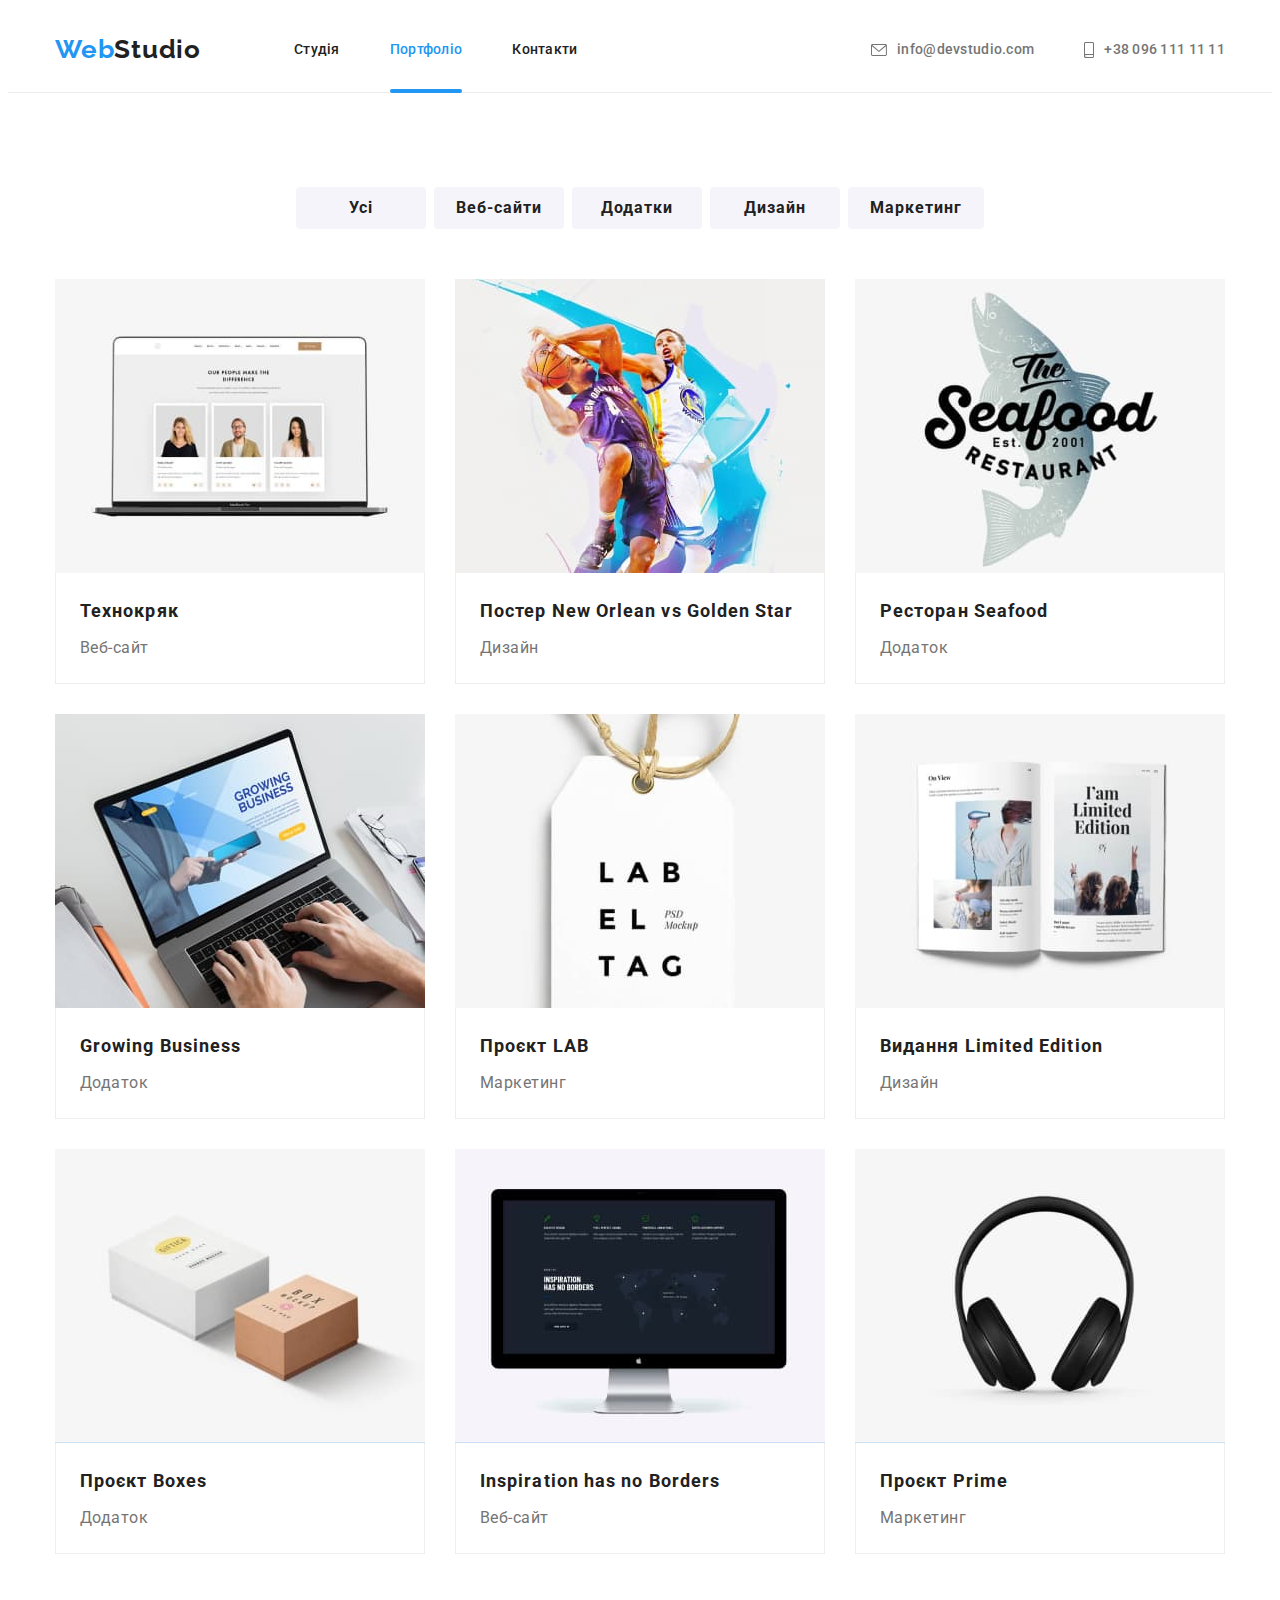
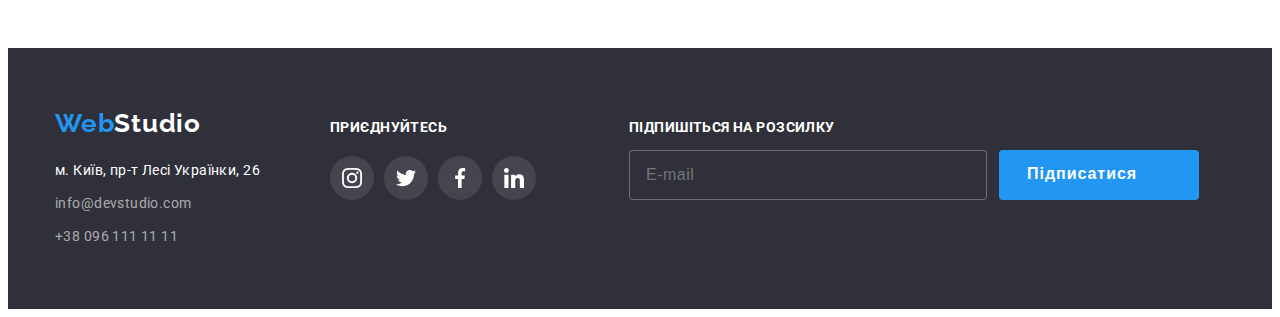
==== portfolio.html @ 22cba601 "Тест" ====
<!DOCTYPE html>
<html lang="uk">
  <head>
    <meta charset="UTF-8" />
    <meta http-equiv="X-UA-Compatible" content="IE=edge" />
    <meta name="viewport" content="width=device-width, initial-scale=1.0" />
    <title>Студія вебдизайну</title>
    <link rel="preconnect" href="https://fonts.googleapis.com" />
    <link rel="preconnect" href="https://fonts.gstatic.com" crossorigin />
    <link
      href="https://fonts.googleapis.com/css2?family=Raleway:wght@700&family=Roboto:wght@400;500;700;900&display=swap"
      rel="stylesheet"
    />
    <link
      rel="stylesheet"
      href="https://cdnjs.cloudflare.com/ajax/libs/modern-normalize/1.1.0/modern-normalize.min.css"
      integrity="sha512-wpPYUAdjBVSE4KJnH1VR1HeZfpl1ub8YT/NKx4PuQ5NmX2tKuGu6U/JRp5y+Y8XG2tV+wKQpNHVUX03MfMFn9Q=="
      crossorigin="anonymous"
      referrerpolicy="no-referrer"
    />
    <link rel="stylesheet" href="./css//portfolio.css" />
  </head>
  <body class="body">
    <header class="header">
      <div class="container header-container">
        <nav class="main-nav">
          <a href="./index.html" class="logo link"
            >Web<span class="accent">Studio</span></a
          >
          <ul class="site-nav list">
            <li class="item"><a href="./index.html" class="link">Студія</a></li>
            <li class="item">
              <div class="link-current">
                <a href="./portfolio.html" class="link current">Портфоліо</a>
              </div>
            </li>
            <li class="item"><a href="#" class="link">Контакти</a></li>
          </ul>
        </nav>
        <ul class="site-connect list">
          <li class="item">
            <a href="mailto:info@devstudio.com" class="link link">
              <svg class="mailto-icon" width="16" height="12">
                <use href="./images/icons/icons.svg#envelope"></use></svg
              >info@devstudio.com</a
            >
          </li>
          <li class="item">
            <a href="tel:+380961111111" class="link link">
              <svg class="tell-icon" width="10" height="16">
                <use href="./images/icons/icons.svg#smartphone"></use></svg
              >+38 096 111 11 11</a
            >
          </li>
        </ul>
      </div>
    </header>
    <main>
      <section class="section">
        <div class="container">
          <h1 class="visually-hidden">Наші роботи</h1>
          <ul class="button-list list">
            <li class="item">
              <button class="button-filter" type="button">Усі</button>
            </li>
            <li class="item">
              <button class="button-filter" type="button">Веб-сайти</button>
            </li>
            <li class="item">
              <button class="button-filter" type="button">Додатки</button>
            </li>
            <li class="item">
              <button class="button-filter" type="button">Дизайн</button>
            </li>
            <li class="item">
              <button class="button-filter" type="button">Маркетинг</button>
            </li>
          </ul>
          <ul class="section-list list">
            <li class="flex-element">
              <a href="" class="link">
                <div class="thumb">
                  <img
                    src="./images/pictures/img-01.jpg"
                    alt="Технокряк"
                    width="370"
                    style="display: block"
                  />
                  <p class="overlay-text">
                    Ресурс пропонує комплексні пропозиції з різним рівнем
                    функціоналу та сервісів. Все це дозволить відвідувачу
                    отримати вичерпні відомості про компанію чи приватну особу.
                  </p>
                </div>
                <div class="description">
                  <h2 class="section-title">Технокряк</h2>
                  <p class="section-txt">Веб-сайт</p>
                </div>
              </a>
            </li>
            <li class="flex-element">
              <a href="" class="link">
                <div class="thumb">
                  <p class="overlay-text">
                    Ресурс пропонує комплексні пропозиції з різним рівнем
                    функціоналу та сервісів. Все це дозволить відвідувачу
                    отримати вичерпні відомості про компанію чи приватну особу.
                  </p>
                  <img
                    src="./images/pictures/img-02.jpg"
                    alt="Постер New Orlean vs Golden Star"
                    width="370"
                    style="display: block"
                  />
                </div>
                <div class="description">
                  <h2 class="section-title">
                    Постер New Orlean vs Golden Star
                  </h2>
                  <p class="section-txt">Дизайн</p>
                </div>
              </a>
            </li>
            <li class="flex-element">
              <a href="" class="link">
                <div class="thumb">
                  <p class="overlay-text">
                    Ресурс пропонує комплексні пропозиції з різним рівнем
                    функціоналу та сервісів. Все це дозволить відвідувачу
                    отримати вичерпні відомості про компанію чи приватну особу.
                  </p>
                  <img
                    src="./images/pictures/img-03.jpg"
                    alt="Ресторан Seafood"
                    width="370"
                    style="display: block"
                  />
                </div>
                <div class="description">
                  <h2 class="section-title">Ресторан Seafood</h2>
                  <p class="section-txt">Додаток</p>
                </div>
              </a>
            </li>
            <li class="flex-element">
              <a href="" class="link">
                <div class="thumb">
                  <p class="overlay-text">
                    Ресурс пропонує комплексні пропозиції з різним рівнем
                    функціоналу та сервісів. Все це дозволить відвідувачу
                    отримати вичерпні відомості про компанію чи приватну особу.
                  </p>
                  <img
                    src="./images/pictures/img-04.jpg"
                    alt="Growing Business"
                    width="370"
                    style="display: block"
                  />
                </div>
                <div class="description">
                  <h2 class="section-title">Growing Business</h2>
                  <p class="section-txt">Додаток</p>
                </div>
              </a>
            </li>
            <li class="flex-element">
              <a href="" class="link">
                <div class="thumb">
                  <p class="overlay-text">
                    Ресурс пропонує комплексні пропозиції з різним рівнем
                    функціоналу та сервісів. Все це дозволить відвідувачу
                    отримати вичерпні відомості про компанію чи приватну особу.
                  </p>
                  <img
                    src="./images/pictures/img-05.jpg"
                    alt="Проєкт LAB"
                    width="370"
                    style="display: block"
                  />
                </div>
                <div class="description">
                  <h2 class="section-title">Проєкт LAB</h2>
                  <p class="section-txt">Маркетинг</p>
                </div>
              </a>
            </li>
            <li class="flex-element">
              <a href="" class="link">
                <div class="thumb">
                  <p class="overlay-text">
                    Ресурс пропонує комплексні пропозиції з різним рівнем
                    функціоналу та сервісів. Все це дозволить відвідувачу
                    отримати вичерпні відомості про компанію чи приватну особу.
                  </p>
                  <img
                    src="./images/pictures/img-06.jpg"
                    alt="Видання Limited Edition"
                    width="370"
                    style="display: block"
                  />
                </div>
                <div class="description">
                  <h2 class="section-title">Видання Limited Edition</h2>
                  <p class="section-txt">Дизайн</p>
                </div>
              </a>
            </li>
            <li class="flex-element">
              <a href="" class="link">
                <div class="thumb">
                  <p class="overlay-text">
                    Ресурс пропонує комплексні пропозиції з різним рівнем
                    функціоналу та сервісів. Все це дозволить відвідувачу
                    отримати вичерпні відомості про компанію чи приватну особу.
                  </p>
                  <img
                    src="./images/pictures/img-07.jpg"
                    alt="Проєкт Boxes"
                    width="370"
                    style="display: block"
                  />
                </div>
                <div class="description">
                  <h2 class="section-title">Проєкт Boxes</h2>
                  <p class="section-txt">Додаток</p>
                </div>
              </a>
            </li>
            <li class="flex-element">
              <a href="" class="link">
                <div class="thumb">
                  <p class="overlay-text">
                    Ресурс пропонує комплексні пропозиції з різним рівнем
                    функціоналу та сервісів. Все це дозволить відвідувачу
                    отримати вичерпні відомості про компанію чи приватну особу.
                  </p>
                  <img
                    src="./images/pictures/img-08.jpg"
                    alt="Inspiration has no Borders"
                    width="370"
                    style="display: block"
                  />
                </div>
                <div class="description">
                  <h2 class="section-title">Inspiration has no Borders</h2>
                  <p class="section-txt">Веб-сайт</p>
                </div>
              </a>
            </li>
            <li class="flex-element">
              <a href="" class="link">
                <div class="thumb">
                  <p class="overlay-text">
                    Ресурс пропонує комплексні пропозиції з різним рівнем
                    функціоналу та сервісів. Все це дозволить відвідувачу
                    отримати вичерпні відомості про компанію чи приватну особу.
                  </p>
                  <img
                    src="./images/pictures/img-09.jpg"
                    alt="Проєкт Prime"
                    width="370"
                    style="display: block"
                  />
                </div>
                <div class="description">
                  <h2 class="section-title">Проєкт Prime</h2>
                  <p class="section-txt">Маркетинг</p>
                </div>
              </a>
            </li>
          </ul>
        </div>
      </section>
    </main>
    <footer class="footer">
      <div class="container footer-wrap">
        <div class="logo-address">
          <a href="./index.html" class="logo link"
            >Web<span class="accent">Studio</span></a
          >
          <address class="address">
            <ul class="footer-list list">
              <li>
                <a
                  href="https://google/maps/j3Y2o7XWsb6GQjHb6"
                  class="map-link link"
                  >м. Київ, пр-т Лесі Українки, 26</a
                >
              </li>
              <li>
                <a href="mailto:info@devstudio.com" class="link link"
                  >info@devstudio.com</a
                >
              </li>
              <li>
                <a href="tel:+380961111111" class="link link"
                  >+38 096 111 11 11</a
                >
              </li>
            </ul>
          </address>
        </div>
        <div class="footer-link">
          <p class="footer-title">приєднуйтесь</p>
          <div class="footer-socialnet">
            <ul class="socialnet-list list">
              <li class="socialnet-item">
                <a href="" class="socialnet-link link">
                  <svg class="footer-team-icon">
                    <use href="./images/icons/icons.svg#instagram"></use></svg
                ></a>
              </li>
              <li class="socialnet-item">
                <a href="" class="socialnet-link link"
                  ><svg class="footer-team-icon">
                    <use href="./images/icons/icons.svg#twitter"></use></svg
                ></a>
              </li>
              <li class="socialnet-item">
                <a href="" class="socialnet-link link"
                  ><svg class="footer-team-icon">
                    <use href="./images/icons/icons.svg#facebook"></use></svg
                ></a>
              </li>
              <li class="socialnet-item">
                <a href="" class="socialnet-link link"
                  ><svg class="footer-team-icon">
                    <use href="./images/icons/icons.svg#linkedin"></use></svg
                ></a>
              </li>
            </ul>
          </div>
        </div>
        <div class="form">
          <p class="footer-title">Підпишіться на розсилку</p>
          <form class="form-field">
            <label for="mail"></label>
            <input
              class="input-mail"
              type="text"
              name="mail"
              id="mail"
              placeholder="E-mail"
            />
            <button class="button-submit" type="submit">Підписатися</button>
          </form>
        </div>
      </div>
    </footer>
  </body>
</html>
---- css/portfolio.css ----
:root {
  --primary-text-color: #212121;
  --secondary-text-color: #757575;
  --accent-color: #2196f3;
  --white-color: #ffffff;
  --secondary-background-color: #f5f4fa;
  --primary-background-color: #2f303a;
  --current-color: #afb1b8;
  --socialnet-background-color: rgba(255, 255, 255, 0.1);
  --transition-timing-function: cubic-bezier(0.4, 0, 0.2, 1);
}

/* Reset */

html {
  box-sizing: border-box;
}

*,
*::before,
*::after {
  box-sizing: inherit;
}

.body {
  font-family: "roboto", sans-serif;
}

.reset p,
h1,
h2,
h3,
h4,
h5,
h6 {
  margin: 0;
}

ul,
ol {
  margin: 0;
  padding-left: 0;
}

button {
  color: pointer;
}
address {
  font-style: normal;
}

.img {
  display: block;
  max-width: 100%;
  height: auto;
}

.container {
  padding: 0 15px;
  margin-left: auto;
  margin-right: auto;
  width: 1200px;
}

/* Header */

.header {
  border-bottom: 1px solid #ececec;
}

.header-container {
  display: flex;
}

.header-link {
  line-height: 1.14;
}

.list {
  list-style: none;
}

.link {
  text-decoration: none;
}

/* Logo */

.logo {
  font-family: "raleway", sans-serif;
  font-weight: 700;
  font-size: 26px;
  line-height: 1.19;
  letter-spacing: 0.03em;
  color: var(--accent-color);
}

.accent {
  color: var(--primary-text-color);
}

/* Site-nav */

.main-nav {
  display: flex;
  align-items: center;
}

.site-nav {
  display: flex;
  font-weight: 500;
  font-size: 14px;
  line-height: 1.4;
  letter-spacing: 0.02em;
  color: var(--primary-text-color);
}

.site-nav.list {
  position: relative;
  margin-left: 93px;
  padding-left: 0;
}

.site-nav .item {
  margin-right: 50px;
}

.site-nav .item:last-child {
  margin-right: 0;
}

.site-nav .link {
  position: relative;
  display: block;
  padding-top: 32px;
  padding-bottom: 32px;
  color: var(--primary-text-color);
  transition: color 250ms var(--transition-timing-function);
}

.site-nav .link:hover,
.site-nav .link:focus {
  color: var(--accent-color);
}

.site-nav .link.current {
  color: var(--accent-color);
}

.link.current::after {
  content: "";
  position: absolute;
  bottom: -1px;
  display: block;
  width: 100%;
  height: 4px;
  border-radius: 2px;
  background: var(--accent-color);
}

/* Site-connect */

.site-connect.list {
  display: flex;
  align-items: center;
  margin-left: auto;
}

.site-connect .item {
  margin-right: 50px;
}

.site-connect .item:last-child {
  margin-right: 0px;
}

.site-connect .link {
  display: flex;
  align-items: center;
  font-weight: 500;
  font-size: 14px;
  line-height: 1.4;
  letter-spacing: 0.02em;
  color: var(--secondary-text-color);
  transition: color 250ms var(--transition-timing-function);
}

.site-connect .link:hover,
.site-connect .link:focus {
  color: var(--accent-color);
}

.item .mailto-icon,
.item .tell-icon {
  vertical-align: middle;
  margin-right: 10px;
  fill: currentColor;
  transition: fill 250ms var(--transition-timing-function);
}

.mailto-icon:hover,
.mailto-icon:focus {
  fill: var(--accent-color);
}

.tell-icon:hover,
.tell-icon:focus {
  fill: var(--accent-color);
}

/* Button-filter */

.button-filter {
  display: inline-block;
  min-width: 130px;
  padding: 6px 22px;
  margin-left: auto;
  margin-right: auto;
  font-family: "roboto", sans-serif;
  font-weight: 700;
  font-size: 16px;
  line-height: 1.88;
  letter-spacing: 0.06em;
  cursor: pointer;
  border-radius: 4px;
  border: none;
  color: var(--primary-text-color);
  background-color: var(--secondary-background-color);
  transition-property: color, background-color, box-shadow;
  transition-duration: 250ms;
  transition-timing-function: cubic-bezier(0.4, 0, 0.2, 1);
}

.button-filter:hover,
.button-filter:focus {
  color: var(--white-color);
  background-color: var(--accent-color);
  box-shadow: 0px 3px 1px rgba(0, 0, 0, 0.1), 0px 1px 2px rgba(0, 0, 0, 0.08),
    0px 2px 2px rgba(0, 0, 0, 0.12);
}

.button-list.list {
  margin-top: 0;
}

.button-list {
  display: flex;
  justify-content: center;
  margin-bottom: 50px;
}

.button-list .item {
  margin-right: 8px;
}

.button-list .item:last-child {
  margin-right: 0;
}

/* visually-hidden */

.visually-hidden {
  position: absolute;
  white-space: nowrap;
  width: 1px;
  height: 1px;
  overflow: hidden;
  border: 0;
  padding: 0;
  clip: rect(0 0 0 0);
  clip-path: inset(50%);
  margin: -1px;
}

/* Section-portfolio */

.section {
  padding-top: 94px;
  padding-bottom: 94px;
}

.section-list {
  display: flex;
  flex-wrap: wrap;
  gap: 30px;
}

.thumb {
  position: relative;
  overflow: hidden;
}

.flex-element:hover .overlay-text {
  transform: translateY(0);
}

.overlay-text {
  position: absolute;
  bottom: 0;
  margin: 0 auto;
  padding: 63px 24px;
  font-size: 18px;
  line-height: 1.6;
  letter-spacing: 0.03em;
  color: var(--white-color);
  background-color: rgba(33, 150, 243, 0.9);
  transform: translateY(100%);
  transition: transform 250ms var(--transition-timing-function);
}

.flex-element {
  width: calc((100% - 60px) / 3);
  transition: box-shadow 250ms var(--transition-timing-function);
}

.flex-element:hover,
.flex-element:focus {
  box-shadow: 0px 1px 1px rgba(0, 0, 0, 0.12), 0px 4px 4px rgba(0, 0, 0, 0.06),
    1px 4px 6px rgba(0, 0, 0, 0.16);
}

.flex-element:nth-last-child(-n + 3) {
  margin-bottom: 0;
}

.flex-element:nth-child(3n) {
  margin-right: 0;
}

.section {
  margin-top: 0;
  margin-bottom: 0;
}

.description {
  width: 370px;
  padding: 20px 24px;
  border: 1px solid #eeeeee;
  border-top: none;
}

.section-title {
  margin-bottom: 4px;
  font-weight: 700;
  font-size: 18px;
  line-height: 2;
  letter-spacing: 0.06em;
  color: var(--primary-text-color);
}

.section-list .section-txt {
  margin: 0;
  font-weight: 400;
  font-size: 16px;
  line-height: 1.88;
  letter-spacing: 0.03em;
  color: var(--secondary-text-color);
}

.section-list.list {
  margin-bottom: 0;
}

/* Footer */

.footer {
  display: flex;
  padding-top: 60px;
  padding-bottom: 60px;
  background-color: var(--primary-background-color);
}

.footer-wrap {
  display: flex;
  align-items: baseline;
}

.footer-list.list {
  display: flex;
  flex-direction: column;
  gap: 9px;
}

.footer-list .link {
  margin-bottom: 9px;
  font-style: normal;
  font-weight: 400;
  font-size: 14px;
  line-height: 1.71;
  letter-spacing: 0.03em;
  color: rgba(255, 255, 255, 0.6);
  transition: color 250ms var(--transition-timing-function);
}

.footer-list .map-link {
  color: var(--white-color);
}

.footer-list .link:hover,
.footer-list .link:focus {
  color: var(--accent-color);
}

.address {
  margin-top: 20px;
}

.footer-link {
  display: block;
  margin-left: 70px;
  text-align: start;
  width: 206px;
  height: 80px;
  font-size: 14px;
  line-height: 1.14;
  letter-spacing: 0.03em;
  text-transform: uppercase;
  color: var(--white-color);
}

.footer-title {
  margin-top: 0;
  font-weight: 700;
  font-size: 14px;
  line-height: 1.14;
  letter-spacing: 0.03em;
  text-transform: uppercase;
  color: var(--white-color);
}

/* Footer-socialnet */

.footer-socialnet {
  display: flex;
  width: 206px;
  height: 44px;
  justify-content: space-evenly;
  margin-left: 0;
  margin-right: 0;
  margin-top: 20px;
}

.socialnet-list {
  display: flex;
  gap: 10px;
  justify-items: center;
}

.socialnet-item {
  width: 44px;
  height: 44px;
  border-radius: 50%;
  background-color: var(--socialnet-background-color);
}

.socialnet-link {
  width: 100%;
  height: 100%;
  display: flex;
  align-items: center;
  justify-content: center;
  border-radius: 50%;
  transition: background-color 250ms var(--transition-timing-function);
}

.socialnet-link:hover,
.socialnet-link:focus {
  background-color: var(--accent-color);
}

.socialnet-link:hover .footer-team-icon,
.socialnet-link:focus .footer-team-icon {
  background-color: var(--accent-color);
  fill: var(--white-color);
}

.footer-team-icon {
  width: 20px;
  height: 20px;
  fill: var(--white-color);
  transition: fill, background-color 250ms var(--transition-timing-function);
}

.footer .accent {
  color: var(--white-color);
}

/* Form-footer */

.form-field {
  display: flex;
}

.form {
  display: block;
  width: 570px;
  height: 86px;
  margin-left: 93px;
  font-size: 14px;
  line-height: 1.14;
  letter-spacing: 0.03em;
  text-transform: uppercase;
  color: var(--white-color);
}

.input-mail {
  width: 358px;
  height: 50px;
  margin-right: 12px;
  border: 1px solid rgba(255, 255, 255, 0.3);
  border-radius: 4px;
  font-weight: 400;
  font-size: 16px;
  line-height: 1.3;
  padding-left: 16px;
  letter-spacing: 0.03em;
  color: rgba(255, 255, 255, 0.6);
  background-color: var(--primary-background-color);
}

.button-submit {
  display: flex;
  align-items: center;
  text-align: center;
  width: 200px;
  height: 50px;
  padding-left: 28px;
  border-radius: 4px;
  border: none;
  font-weight: 700;
  font-size: 16px;
  line-height: 1.18;
  letter-spacing: 0.06em;
  color: var(--white-color);
  background-color: var(--accent-color);
  cursor: pointer;
}

.button-submit::after {
  content: "";
  width: 24px;
  height: 24px;
  display: inline-block;
  margin-left: 10px;
  background-image: url(../images/icon-send.svg);
  background-size: contain;
  fill: var(--white-color);
}
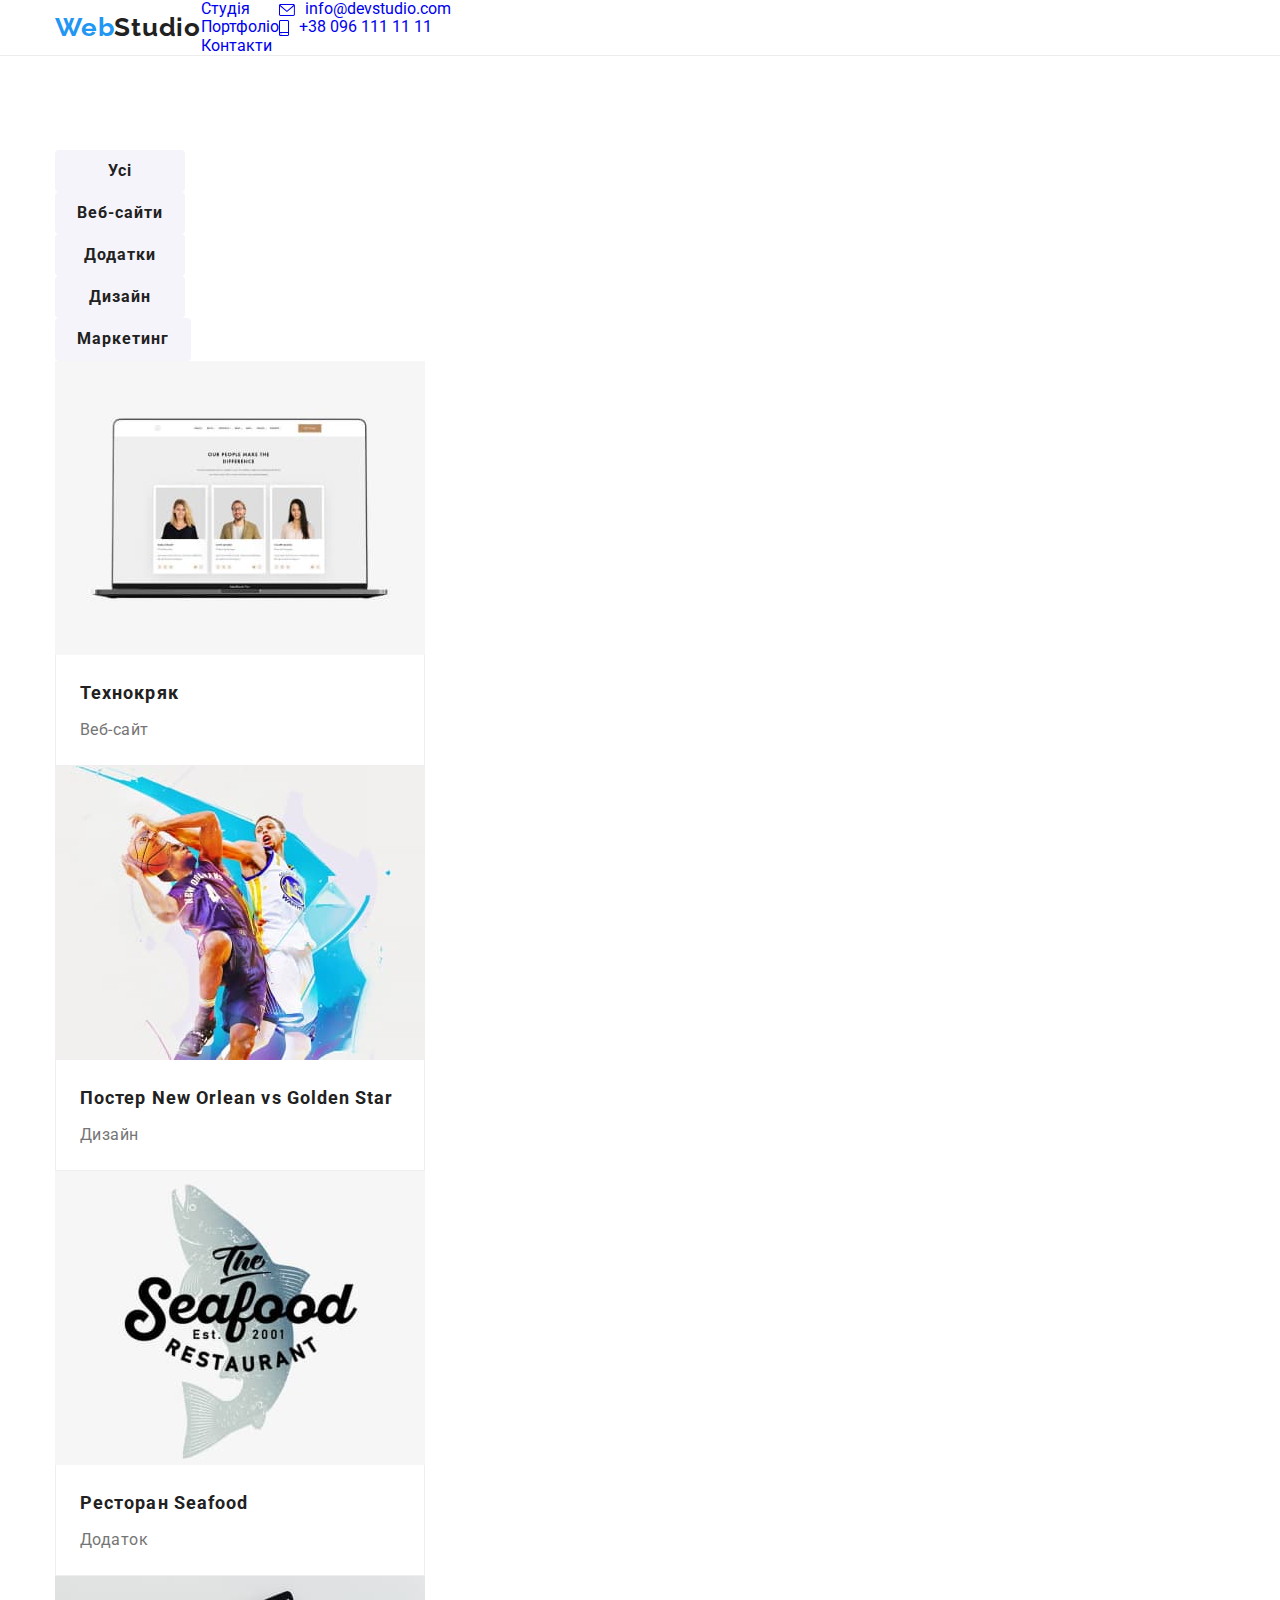
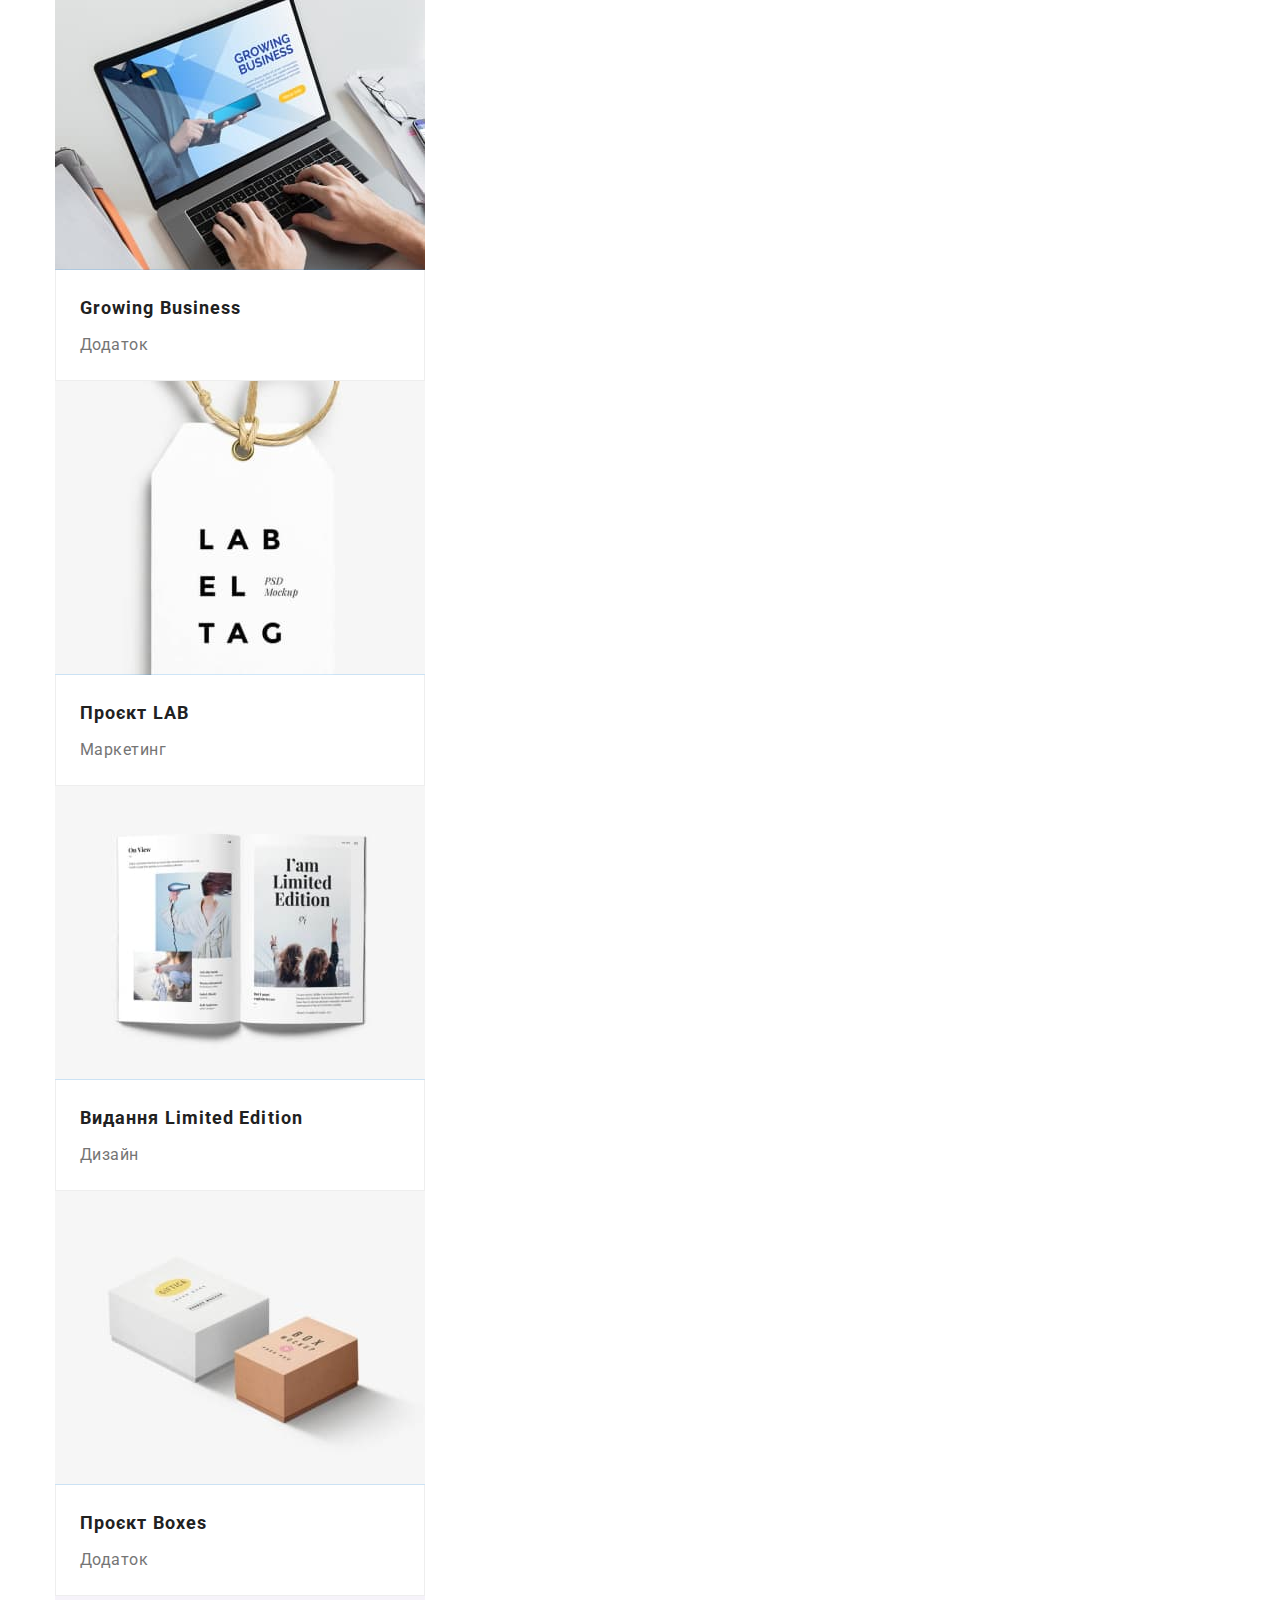
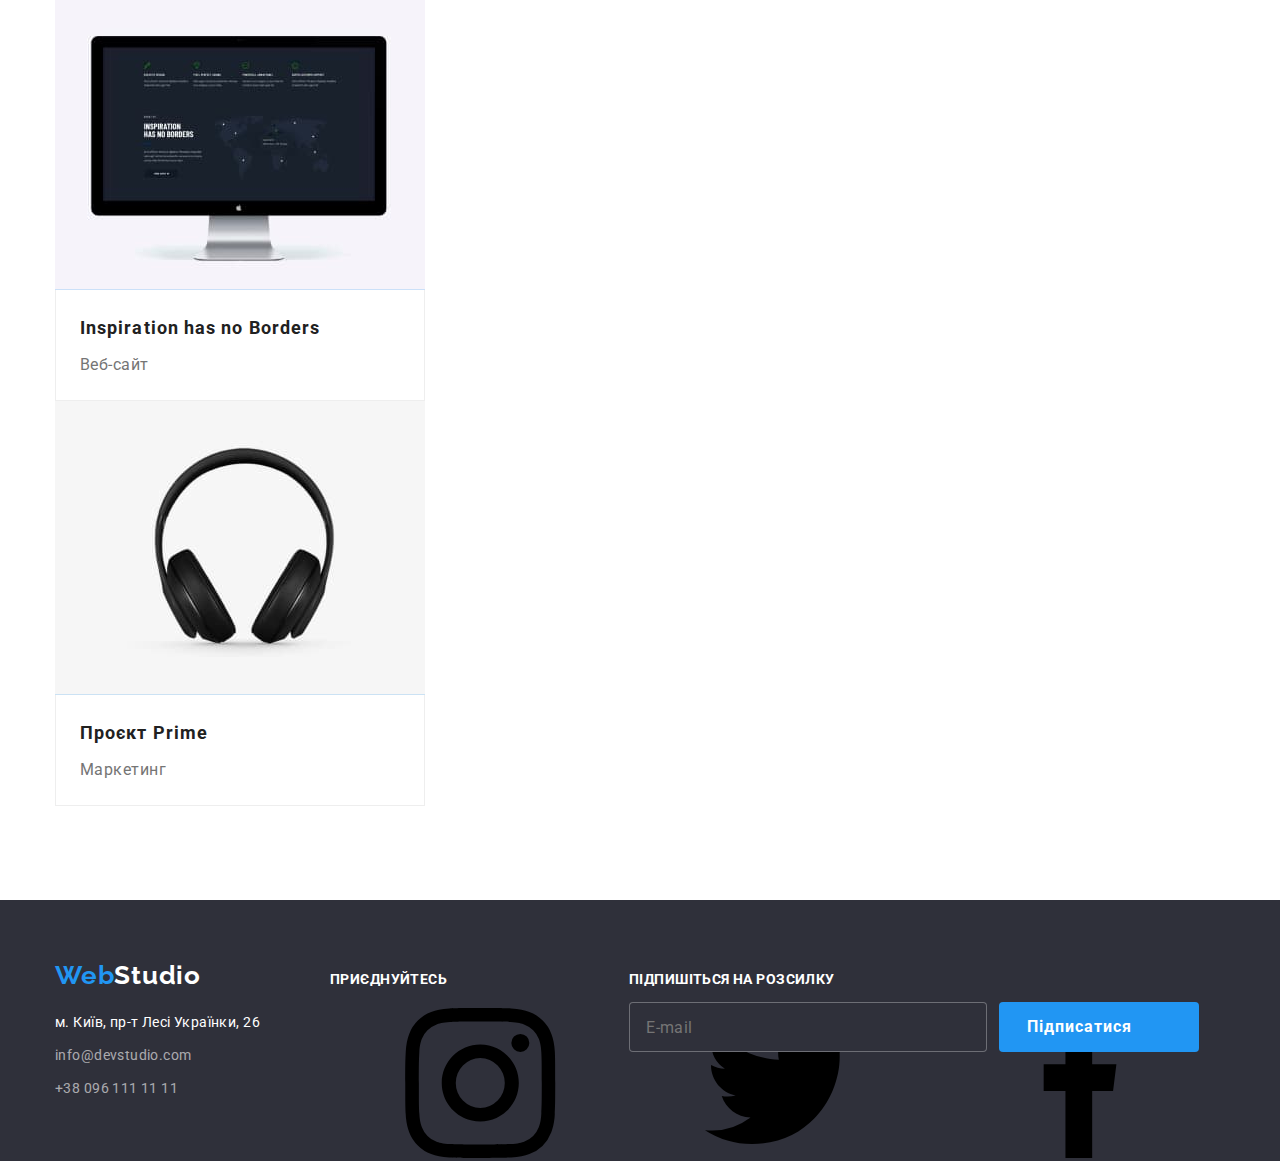
==== commit e065f694: "Тест" ====
--- a/portfolio.html
+++ b/portfolio.html
@@ -18,7 +18,7 @@
       crossorigin="anonymous"
       referrerpolicy="no-referrer"
     />
-    <link rel="stylesheet" href="./css//portfolio.css" />
+    <link rel="stylesheet" href="./css//main.min.css" />
   </head>
   <body class="body">
     <header class="header">
--- a/css/main.min.css
+++ b/css/main.min.css
@@ -0,0 +1 @@
+:root{--primary-text-color: #212121;--secondary-text-color: #757575;--accent-color: #2196f3;--white-color: #ffffff;--body-background-color: #f5f5f5;--secondary-background-color: #f5f4fa;--primary-background-color: #2f303a;--background-color-active: #188ce8;--current-color: #afb1b8;--socialnet-background-color: rgba(255, 255, 255, 0.1);--transition-timing-function: cubic-bezier(0.4, 0, 0.2, 1)}/*! modern-normalize v1.1.0 | MIT License | https://github.com/sindresorhus/modern-normalize */*,::after,::before{box-sizing:border-box}html{-moz-tab-size:4;-o-tab-size:4;tab-size:4}html{line-height:1.15;-webkit-text-size-adjust:100%}body{margin:0}body{font-family:system-ui,-apple-system,"Segoe UI",Roboto,Helvetica,Arial,sans-serif,"Apple Color Emoji","Segoe UI Emoji"}hr{height:0;color:inherit}abbr[title]{-webkit-text-decoration:underline dotted;text-decoration:underline dotted}b,strong{font-weight:bolder}code,kbd,pre,samp{font-family:ui-monospace,SFMono-Regular,Consolas,"Liberation Mono",Menlo,monospace;font-size:1em}small{font-size:80%}sub,sup{font-size:75%;line-height:0;position:relative;vertical-align:baseline}sub{bottom:-0.25em}sup{top:-0.5em}table{text-indent:0;border-color:inherit}button,input,optgroup,select,textarea{font-family:inherit;font-size:100%;line-height:1.15;margin:0}button,select{text-transform:none}[type=button],[type=reset],[type=submit],button{-webkit-appearance:button}::-moz-focus-inner{border-style:none;padding:0}:-moz-focusring{outline:1px dotted ButtonText}:-moz-ui-invalid{box-shadow:none}legend{padding:0}progress{vertical-align:baseline}::-webkit-inner-spin-button,::-webkit-outer-spin-button{height:auto}[type=search]{-webkit-appearance:textfield;outline-offset:-2px}::-webkit-search-decoration{-webkit-appearance:none}::-webkit-file-upload-button{-webkit-appearance:button;font:inherit}summary{display:list-item}html{box-sizing:border-box}*,*::before,*::after{box-sizing:inherit}.body{font-family:"roboto",sans-serif;background-color:var(--white-color)}.reset p,h1,h2,h3,h4,h5,h6{margin:0}ul,ol{margin:0;padding-left:0}button{cursor:pointer}address{font-style:normal}.img{display:block;max-width:100%;height:auto}.container{padding:0 15px;margin-left:auto;margin-right:auto;width:1200px}.header{border-bottom:1px solid #ececec}.header .header-container{display:flex}.header .header-link{line-height:1.14}.list{list-style:none}.link{text-decoration:none}.logo{font-family:"raleway",sans-serif;font-weight:700;font-size:26px;line-height:1.19;letter-spacing:.03em;color:var(--accent-color)}.accent{color:var(--primary-text-color)}.main-nav{display:flex;align-items:center}.site-nav-list{display:flex;font-weight:500;font-size:14px;line-height:1.4;letter-spacing:.02em;color:var(--primary-text-color)}.site-nav-list .list{position:relative;margin-left:93px;padding-left:0}.site-nav-list__item{margin-right:50px}.site-nav-list__item:last-child{margin-right:0}.site-nav-list__link{position:relative;display:block;padding-top:32px;padding-bottom:32px;color:var(--primary-text-color);transition:color 250ms var(--transition-timing-function)}.site-nav-list__link:hover,.site-nav-list__link:focus{color:var(--accent-color)}.link .current::after{content:"";position:absolute;bottom:-1px;display:block;width:100%;height:4px;border-radius:2px;background:var(--accent-color)}.site-nav-list__link.current{color:var(--accent-color)}.site-connect-list .list{display:flex;align-items:center;margin-left:auto}.site-connect-list .list__item{margin-right:50px}.site-connect-list .list__item:last-child{margin-right:0px}.site-connect-list .list__link{display:flex;align-items:center;font-weight:500;font-size:14px;line-height:1.4;letter-spacing:.02em;color:var(--secondary-text-color);transition:color 250ms var(--transition-timing-function)}.site-connect-list .list__link:hover,.site-connect-list .list__link:focus{color:var(--accent-color)}.item .mailto-icon,.item .tell-icon{vertical-align:middle;margin-right:10px;fill:currentColor;transition:fill 250ms var(--transition-timing-function)}.mailto-icon:hover,.mailto-icon:focus{fill:var(--accent-color)}.tell-icon:hover,.tell-icon:focus{fill:var(--accent-color)}.hero{max-width:1600px;height:600px;margin-left:auto;margin-right:auto;text-align:center;padding-top:200px;padding-bottom:200px;background-image:linear-gradient(to right, rgba(47, 48, 58, 0.4), rgba(47, 48, 58, 0.4)),url(../images/hero/img-001.jpg);background-color:var(--primary-background-color)}.hero-title{max-width:696px;font-weight:900;font-size:44px;margin:0 auto 30px;line-height:1.36;letter-spacing:.06em;text-transform:uppercase;color:var(--white-color)}.button{margin-top:0;border-color:rgba(0,0,0,0);border-radius:4px;padding:10px 32px;font-family:"roboto",sans-serif;font-weight:700;font-size:16px;line-height:1.88;letter-spacing:.06em;color:var(--white-color);background-color:var(--accent-color);cursor:pointer}.button--primary{color:var(--white-color);background-color:var(--accent-color);transition:background-color 250ms var(--transition-timing-function),color 250ms var(--transition-timing-function)}.button--secondary{color:var(--primary-text-color);background-color:var(--secondary-background-color);transition:background-color 250ms var(--transition-timing-function),color 250ms var(--transition-timing-function)}.button:hover,.button:focus{background-color:var(--background-color-active)}.section__primary-title{text-align:center;margin-top:0;margin-bottom:50px;font-weight:700;font-size:36px;line-height:1.17;letter-spacing:.03em;color:var(--primary-text-color)}.section__secondary-title{text-align:start;margin-top:0;margin-bottom:10px;font-weight:700;font-size:14px;line-height:1.17;text-transform:uppercase;color:var(--primary-text-color)}.visually-hidden{position:absolute;white-space:nowrap;width:1px;height:1px;overflow:hidden;border:0;padding:0;clip:rect(0 0 0 0);-webkit-clip-path:inset(50%);clip-path:inset(50%);margin:-1px}.section-features{padding-top:94px;padding-bottom:94px}.section-features-list .list{display:flex;gap:30px}.section-features-list__item{display:block;min-width:270px}.section-features__txt{text-align:start;margin-top:0;margin-bottom:0;font-weight:400;font-size:14px;line-height:1.71;color:var(--secondary-text-color)}.features-item{width:270px;height:120px;margin-bottom:30px;padding:25px 100px;border-radius:4px;background:var(--secondary-background-color)}.features-item-icon{width:70px;height:70px}.section-description{padding-bottom:94px}.section-description-list__item .list{display:flex;gap:30px}.item-thumb{position:relative}.item-thumb__wrap{position:absolute;bottom:0;width:370px;height:70px;font-size:14px;line-height:1.14;text-align:center;letter-spacing:.03em;text-transform:uppercase;color:var(--white-color);background-color:rgba(47,48,58,.8)}.item-thumb__text{position:absolute;margin:0 auto;top:50%;left:50%;transform:translate(-50%, -50%)}.section-team{padding-top:94px;padding-bottom:94px;font-size:14px;line-height:1.14;letter-spacing:.03em;color:var(--primary-text-color);background-color:var(--secondary-background-color)}.section-list .list{display:flex}.section-list__item{gap:30px;width:270px;box-shadow:0px 1px 3px rgba(0,0,0,.12),0px 1px 1px rgba(0,0,0,.14),0px 2px 1px rgba(0,0,0,.2);border-radius:0px 0px 4px 4px;background-color:var(--white-color)}.section-list__member{text-align:center;margin-top:30px;margin-bottom:10px;font-weight:500;font-size:16px;line-height:1.19;color:var(--primary-text-color)}.section-list__member__role{text-align:center;margin-top:0;margin-bottom:30px;font-size:16px;line-height:1.19;color:var(--secondary-text-color)}.socialnet-list{display:flex}.socialnet-list .list{display:flex;margin-bottom:35px;gap:10px;justify-content:center;background-color:var(--white-color)}.socialnet-list__item{display:flex;width:44px;height:44px;border-radius:50%;background-color:var(--white-color);justify-content:center;align-items:center}.socialnet-list__item__link .link{width:100%;height:100%;display:flex;align-items:center;justify-content:center;border-radius:50%;transition:background-color 250ms var(--transition-timing-function)}.socialnet-list__item__link:hover,.socialnet-list__item__link:focus{background-color:var(--accent-color)}.socialnet-list__item__link:hover .team-icon,.socialnet-list__item__link:focus .team-icon{background-color:var(--accent-color);fill:var(--white-color)}.team-icon{width:20px;height:20px;fill:var(--current-color);transition:fill,background-color 250ms var(--transition-timing-function)}.clients{display:block}.section-clients{padding-top:94px;padding-bottom:94px;font-size:24px;line-height:1.17;text-align:center;color:var(--primary-text-color)}.logo-list .list{display:flex;margin-top:50px}.logo-list .list__item{width:170px;height:92px;margin-right:30px}.logo-list .list__link{width:100%;height:100%;display:flex;align-items:center;justify-content:center;border-radius:4px;border:1px solid var(--current-color);background-color:var(--white-color);transition:border 250ms var(--transition-timing-function)}.logo-list .list__link:hover,.logo-list .list__link:focus{border:1px solid var(--accent-color)}.logo-list .list__link:hover .logo-list .list-icon,.logo-list .list__link:focus .logo-list .list-icon{fill:var(--accent-color)}.logo-list .list__item:last-child{margin-right:0}.clients-icon{width:106px;height:60px;fill:var(--current-color);transition:fill 250ms var(--transition-timing-function)}.footer{display:flex;padding-top:60px;padding-bottom:60px;background-color:var(--primary-background-color)}.footer-wrap{display:flex;align-items:baseline}.footer-list.list{display:flex;flex-direction:column;gap:9px}.footer-list .link{margin-bottom:9px;font-style:normal;font-weight:400;font-size:14px;line-height:1.71;letter-spacing:.03em;color:rgba(255,255,255,.6);transition:color 250ms var(--transition-timing-function)}.footer-list .map-link{color:var(--white-color)}.footer-list .link:hover,.footer-list .link:focus{color:var(--accent-color)}.footer-link{display:block;margin-left:70px;text-align:start;width:206px;height:80px}.footer-title{margin-top:0;font-weight:700;font-size:14px;line-height:1.14;letter-spacing:.03em;text-transform:uppercase;color:var(--white-color)}.address{margin-top:20px}.footer-socialnet{display:flex;width:206px;height:44px;justify-content:space-evenly;margin-left:0;margin-right:0;margin-top:20px}.socialnet-list .list{display:flex;gap:10px;justify-items:center}.socialnet-list .list__item{width:44px;height:44px;border-radius:50%;background-color:var(--socialnet-background-color)}.socialnet-list .list__link{width:100%;height:100%;display:flex;align-items:center;justify-content:center;border-radius:50%;transition:background-color 250ms var(--transition-timing-function)}.socialnet-list .list__link:hover,.socialnet-list .list__link:focus{background-color:var(--accent-color)}.socialnet-list .list__link:hover .footer-team-icon,.socialnet-list .list__link:focus .footer-team-icon{background-color:var(--accent-color);fill:var(--white-color)}.team-icon{width:20px;height:20px;fill:var(--white-color);transition:fill,background-color 250ms var(--transition-timing-function)}.footer .accent{color:var(--white-color)}.backdrop{position:fixed;top:0;left:0;width:100%;height:100%;background-color:rgba(0,0,0,.2);opacity:1;transition:opacity 250ms var(--transition-timing-function),visibility 250ms var(--transition-timing-function)}.backdrop.is-hidden{opacity:0;visibility:hidden;pointer-events:none}.backdrop.is-hidden__modal{transform:translate(-50%, -50%) scale(1.3) rotate(360deg)}.modal{position:absolute;text-align:center;padding:40px;top:50%;left:50%;transform:translate(-50%, -50%) scale(1) rotate(0);width:528px;height:581px;border-radius:4px;background-color:#fff;transition:transform 250ms var(--transition-timing-function);font-weight:700;font-size:20px;line-height:1.15;letter-spacing:.03em;color:#212121}.modal-title{margin:0 0 12px}.close-button{position:absolute;top:0;right:0;border:1px solid rgba(0,0,0,.1);border-radius:50%;width:30px;height:30px;margin-top:8px;margin-right:8px;background-color:var(--white-color);transition:fill 250ms var(--transition-timing-function)}.close-button-icon{position:absolute;transform:translate(-50%, -50%)}.close-button-button:hover,.close-button-button:focus{fill:var(--accent-color)}.form{display:block;width:570px;height:86px;margin-left:93px;font-size:14px;line-height:1.14;letter-spacing:.03em;text-transform:uppercase;color:var(--white-color)}.input-mail{width:358px;height:50px;margin-right:12px;border:1px solid rgba(255,255,255,.3);border-radius:4px;font-weight:400;font-size:16px;line-height:1.3;padding-left:16px;letter-spacing:.03em;color:rgba(255,255,255,.6);background-color:var(--primary-background-color)}.button-submit{display:flex;align-items:center;text-align:center;width:200px;height:50px;padding-left:28px;border-radius:4px;border:none;font-weight:700;font-size:16px;line-height:1.18;letter-spacing:.06em;color:var(--white-color);background-color:var(--accent-color)}.button-submit::after{content:"";width:24px;height:24px;display:inline-block;margin-left:10px;background-image:url(../images/icon-send.svg);background-size:contain;fill:var(--white-color)}.form-field{display:flex}.form-field__input::-moz-placeholder{display:block}.form-field__input:-ms-input-placeholder{display:block}.form-field__input::placeholder{display:block}.feedback{display:block;width:448px;height:342px;align-items:center;font-weight:400;font-size:12px;line-height:1.17;letter-spacing:.01em;color:var(--secondary-text-color)}.feedback-field{position:relative;display:flex;margin-bottom:10px;flex-direction:column;text-align:start}.feedback-input{height:40px;padding-left:40px;border:1px solid rgba(33,33,33,.2);border-radius:4px;cursor:pointer;margin-top:4px;transition:border 250ms var(--transition-timing-function)}.feedback-input:focus-within{border:1px solid var(--accent-color);outline:none}.feedback-input:focus-within+.feedback-icon{fill:var(--accent-color)}.feedback-icon{position:absolute;width:18px;height:18px;top:50%;margin-left:12px;transition:fill 250ms var(--transition-timing-function)}.feedback-button-submit{margin-top:30px;height:50px;padding:10px 52px;border-radius:4px;border:none;font-weight:700;font-size:16px;line-height:1.18;letter-spacing:.06em;color:var(--white-color);background-color:var(--accent-color)}.comment-input{padding:12px 16px;height:120px;margin-bottom:20px;margin-top:4px;resize:none;border:1px solid rgba(33,33,33,.2);border-radius:4px;color:rgba(117,117,117,.5)}.comment-input:focus-within{border:1px solid var(--accent-color);outline:none}.agreement-field{position:relative;margin-top:20px;font-weight:400;font-size:14px;line-height:1.7;letter-spacing:.03em;color:var(--secondary-text-color)}.agreement-field-term{-webkit-text-decoration-line:underline;text-decoration-line:underline;margin-left:3px;color:var(--accent-color)}.agreement-field-icon{border:1px solid #212121;border-radius:2px;transition:250ms var(--transition-timing-function)}.checkbox-icon{position:absolute;top:12%;left:2%;width:16px;height:15px}.checkbox:checked+.agreement-icon{background-color:var(--accent-color);border:none}.button-filter{display:inline-block;min-width:130px;padding:6px 22px;margin-left:auto;margin-right:auto;font-family:"roboto",sans-serif;font-weight:700;font-size:16px;line-height:1.88;letter-spacing:.06em;cursor:pointer;border-radius:4px;border:none;color:var(--primary-text-color);background-color:var(--secondary-background-color);transition-property:color,background-color,box-shadow;transition-duration:250ms;transition-timing-function:cubic-bezier(0.4, 0, 0.2, 1)}.button-filter:hover,.button-filter:focus{color:var(--white-color);background-color:var(--accent-color);box-shadow:0px 3px 1px rgba(0,0,0,.1),0px 1px 2px rgba(0,0,0,.08),0px 2px 2px rgba(0,0,0,.12)}.button-list .list{margin-top:0}.button-list .list{display:flex;justify-content:center;margin-bottom:50px}.button-list .list .item{margin-right:8px}.button-list .list .item:last-child{margin-right:0}.section{padding-top:94px;padding-bottom:94px;margin-top:0;margin-bottom:0}.section-list .list{display:flex;flex-wrap:wrap;gap:30px;margin-bottom:0}.section-title{margin-bottom:4px;font-weight:700;font-size:18px;line-height:2;letter-spacing:.06em;color:var(--primary-text-color)}.section-list .section-txt{margin:0;font-weight:400;font-size:16px;line-height:1.88;letter-spacing:.03em;color:var(--secondary-text-color)}.thumb{position:relative;overflow:hidden}.overlay-text{position:absolute;bottom:0;margin:0 auto;padding:63px 24px;font-size:18px;line-height:1.6;letter-spacing:.03em;color:var(--white-color);background-color:rgba(33,150,243,.9);transform:translateY(100%);transition:transform 250ms var(--transition-timing-function)}.flex-element{width:calc((100% - 60px)/3);transition:box-shadow 250ms var(--transition-timing-function)}.flex-element:hover .overlay-text{transform:translateY(0)}.flex-element:hover,.flex-element:focus{box-shadow:0px 1px 1px rgba(0,0,0,.12),0px 4px 4px rgba(0,0,0,.06),1px 4px 6px rgba(0,0,0,.16)}.flex-element:nth-last-child(-n+3){margin-bottom:0}.flex-element:nth-child(3n){margin-right:0}.description{width:370px;padding:20px 24px;border:1px solid #eee;border-top:none}/*# sourceMappingURL=main.min.css.map */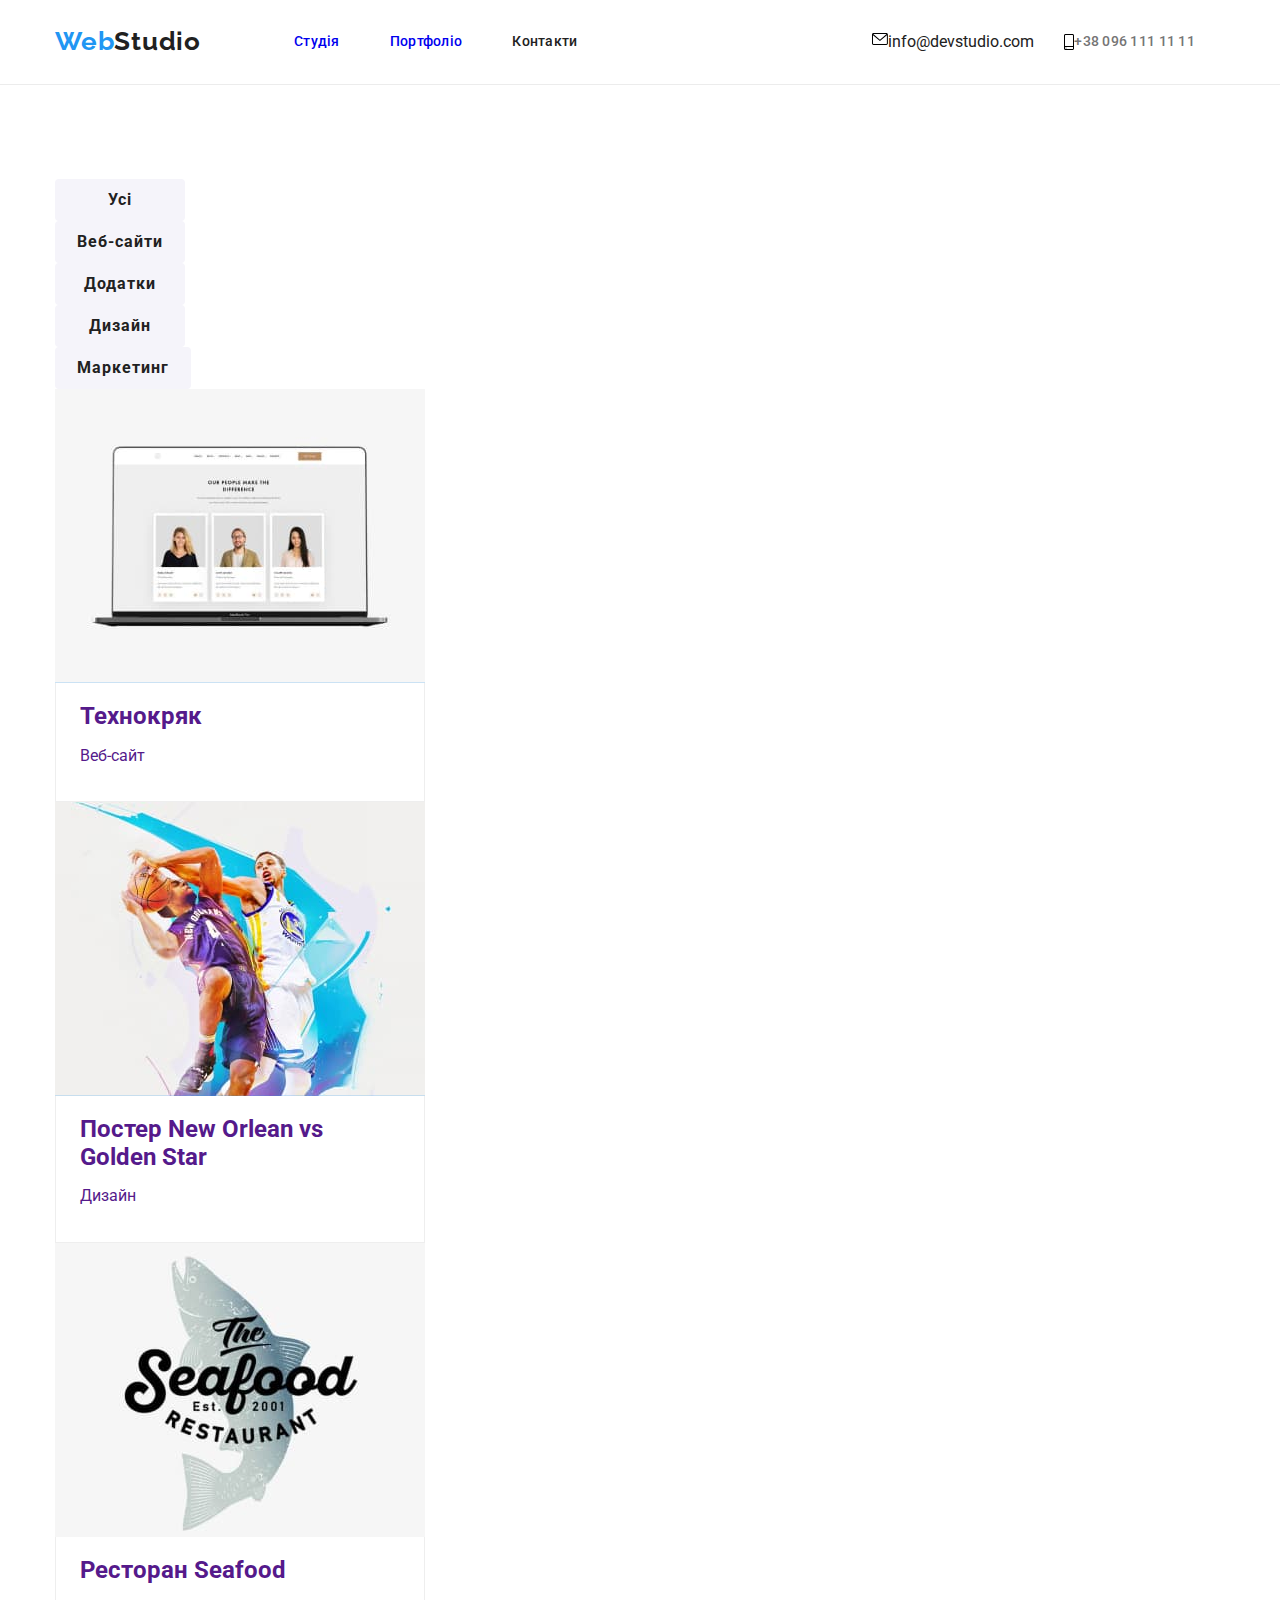
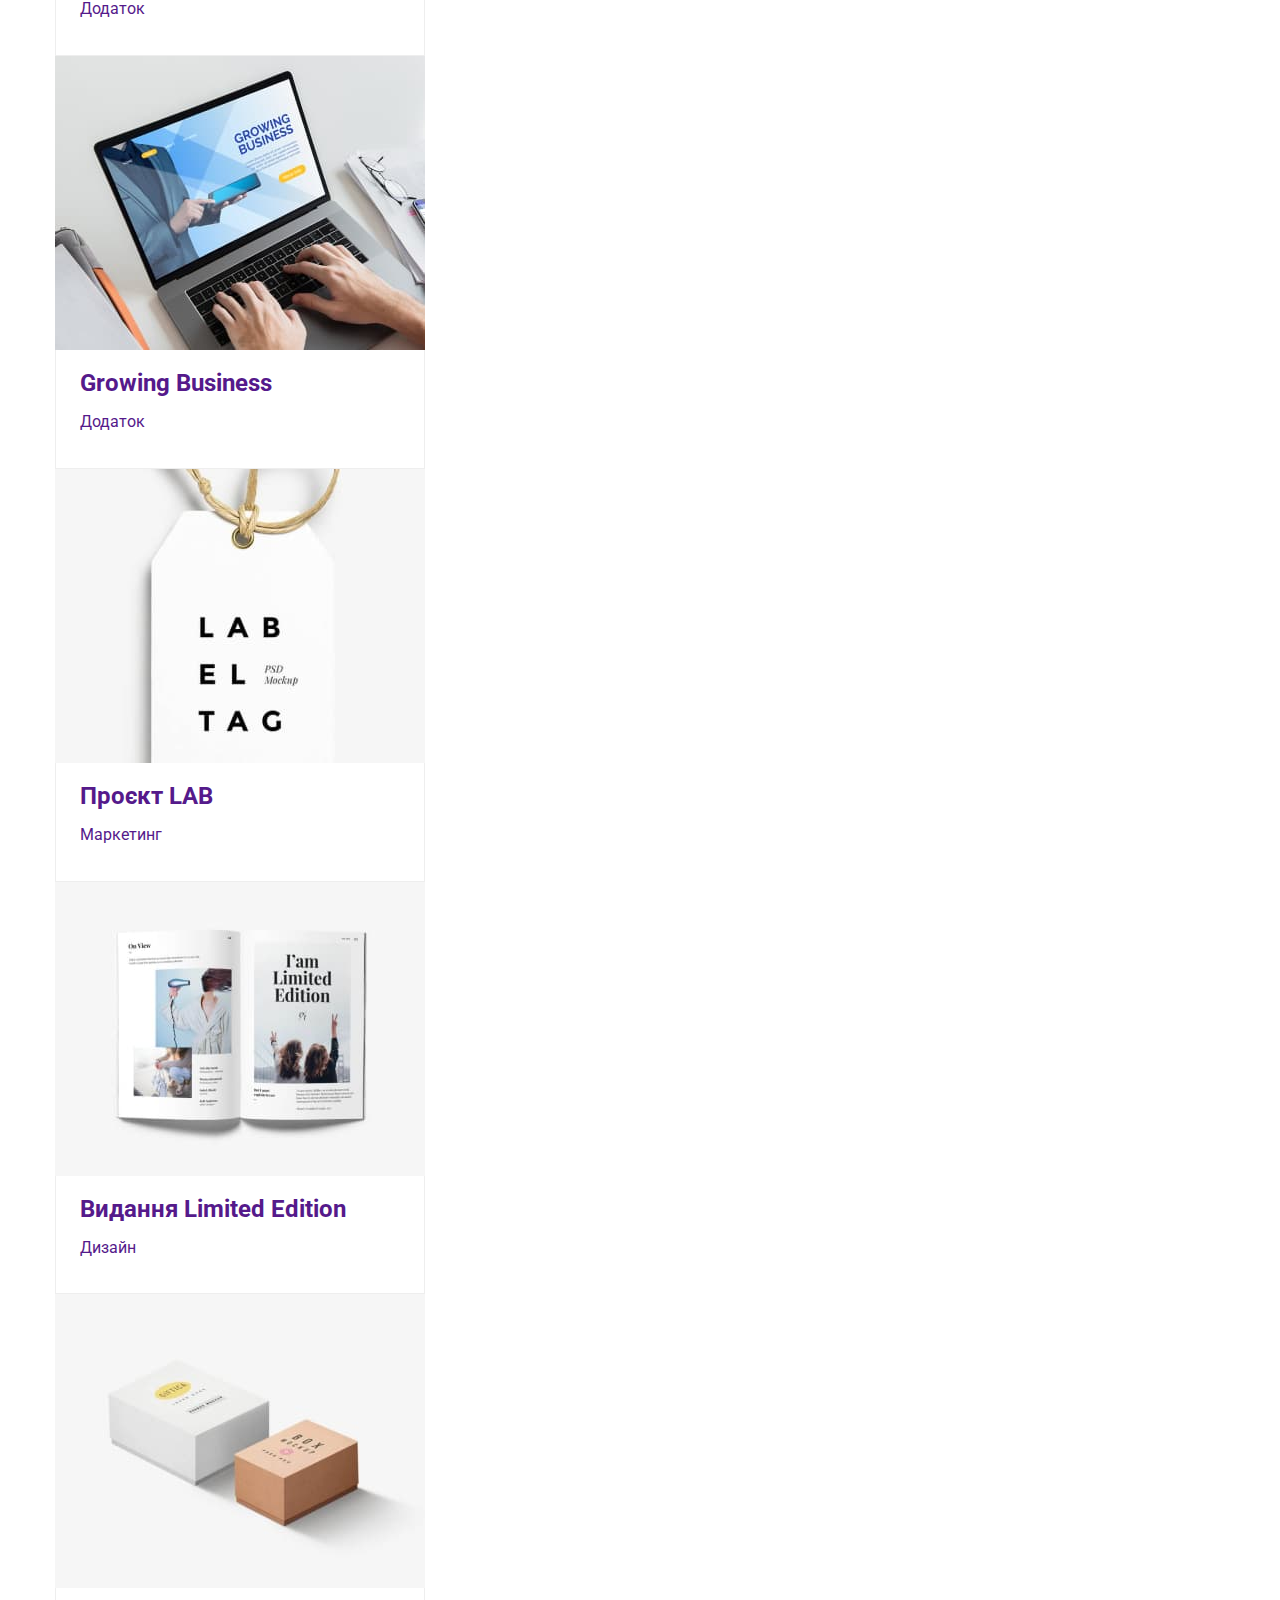
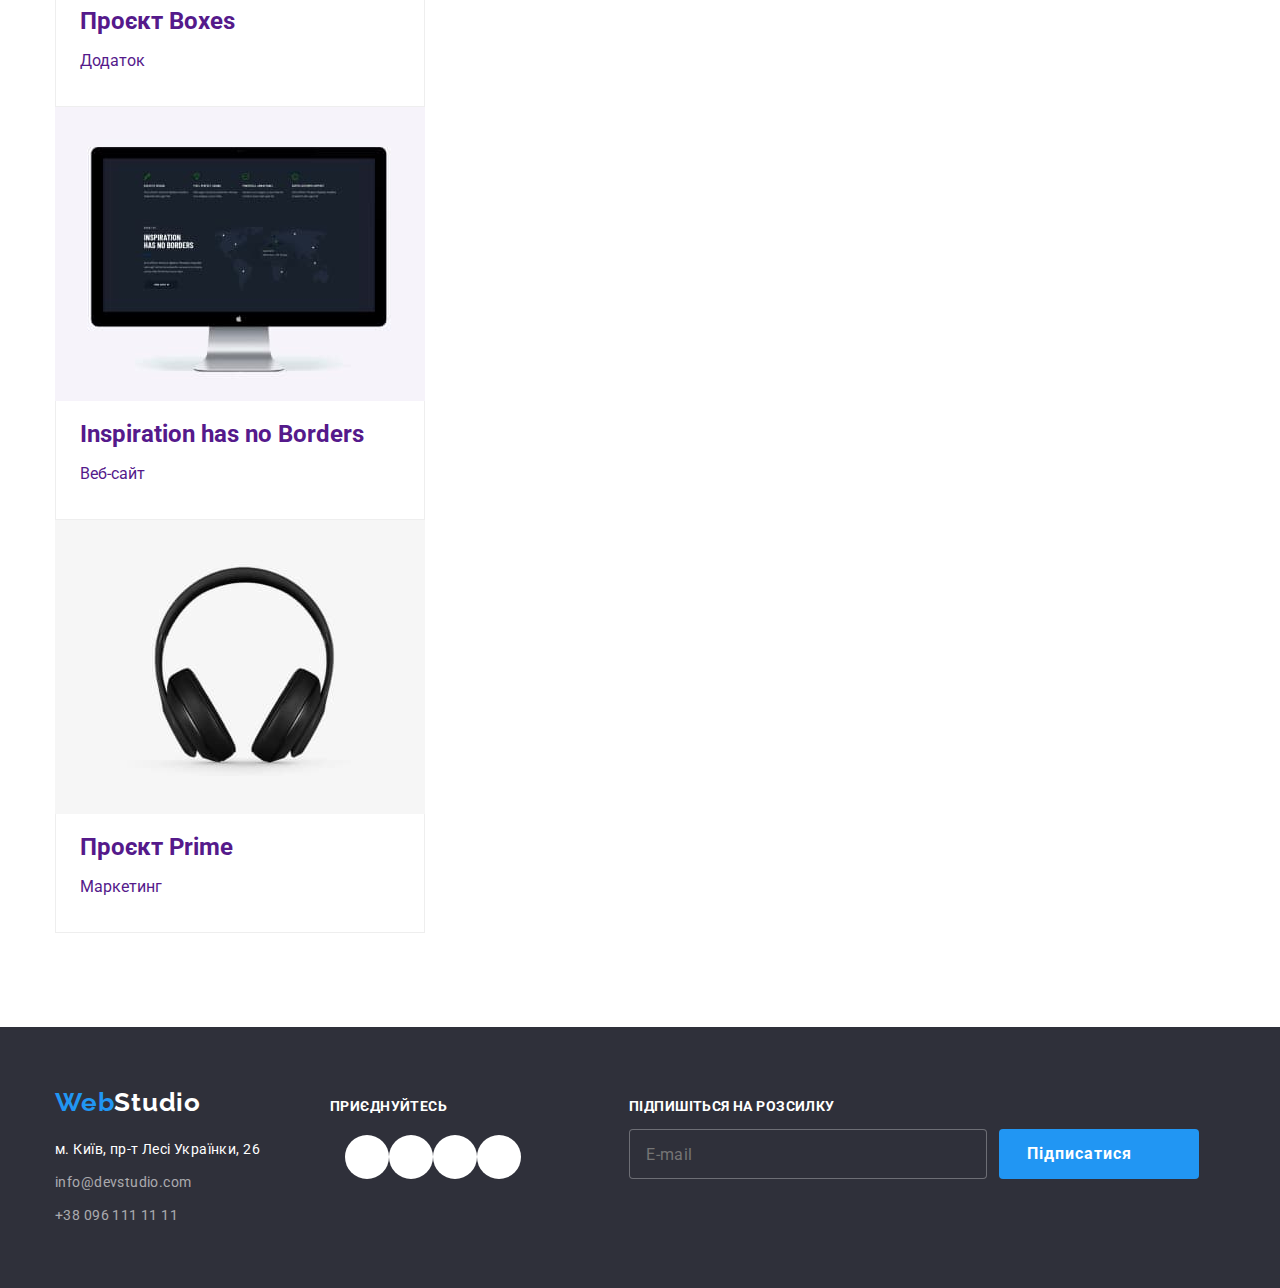
==== commit f5011380: "Тест" ====
--- a/portfolio.html
+++ b/portfolio.html
@@ -27,26 +27,26 @@
           <a href="./index.html" class="logo link"
             >Web<span class="accent">Studio</span></a
           >
-          <ul class="site-nav list">
-            <li class="item"><a href="./index.html" class="link">Студія</a></li>
-            <li class="item">
+          <ul class="site-nav-list list">
+            <li class="site-nav-list__item"><a href="./index.html" class="link">Студія</a></li>
+            <li class="site-nav-list__item">
               <div class="link-current">
                 <a href="./portfolio.html" class="link current">Портфоліо</a>
               </div>
             </li>
-            <li class="item"><a href="#" class="link">Контакти</a></li>
+            <li class="site-nav-list__item"><a href="#" class="site-nav-list__link">Контакти</a></li>
           </ul>
         </nav>
-        <ul class="site-connect list">
-          <li class="item">
-            <a href="mailto:info@devstudio.com" class="link link">
+        <ul class="site-connect-list list">
+          <li class="site-connect-list__item">
+            <a href="mailto:info@devstudio.com" class="site-nav-list__link link">
               <svg class="mailto-icon" width="16" height="12">
                 <use href="./images/icons/icons.svg#envelope"></use></svg
               >info@devstudio.com</a
             >
           </li>
-          <li class="item">
-            <a href="tel:+380961111111" class="link link">
+          <li class="site-connect-list__item">
+            <a href="tel:+380961111111" class="site-connect-list__link link">
               <svg class="tell-icon" width="10" height="16">
                 <use href="./images/icons/icons.svg#smartphone"></use></svg
               >+38 096 111 11 11</a
@@ -63,21 +63,21 @@
             <li class="item">
               <button class="button-filter" type="button">Усі</button>
             </li>
-            <li class="item">
+            <li class="button-list__item">
               <button class="button-filter" type="button">Веб-сайти</button>
             </li>
-            <li class="item">
+            <li class="button-list__item">
               <button class="button-filter" type="button">Додатки</button>
             </li>
-            <li class="item">
+            <li class="button-list__item">
               <button class="button-filter" type="button">Дизайн</button>
             </li>
-            <li class="item">
+            <li class="button-list__item">
               <button class="button-filter" type="button">Маркетинг</button>
             </li>
           </ul>
-          <ul class="section-list list">
-            <li class="flex-element">
+          <ul class="section-portfolio-list list">
+            <li class="section-portfolio-list__item">
               <a href="" class="link">
                 <div class="thumb">
                   <img
@@ -93,12 +93,12 @@
                   </p>
                 </div>
                 <div class="description">
-                  <h2 class="section-title">Технокряк</h2>
-                  <p class="section-txt">Веб-сайт</p>
-                </div>
-              </a>
-            </li>
-            <li class="flex-element">
+                  <h2 class="section-portfolio-list__title">Технокряк</h2>
+                  <p class="section-portfolio-list__txt">Веб-сайт</p>
+                </div>
+              </a>
+            </li>
+            <li class="section-portfolio-list__item">
               <a href="" class="link">
                 <div class="thumb">
                   <p class="overlay-text">
@@ -114,14 +114,14 @@
                   />
                 </div>
                 <div class="description">
-                  <h2 class="section-title">
+                  <h2 class="section-portfolio-list__title">
                     Постер New Orlean vs Golden Star
                   </h2>
-                  <p class="section-txt">Дизайн</p>
-                </div>
-              </a>
-            </li>
-            <li class="flex-element">
+                  <p class="section-portfolio-list__txt">Дизайн</p>
+                </div>
+              </a>
+            </li>
+            <li class="section-portfolio-list__item">
               <a href="" class="link">
                 <div class="thumb">
                   <p class="overlay-text">
@@ -137,12 +137,12 @@
                   />
                 </div>
                 <div class="description">
-                  <h2 class="section-title">Ресторан Seafood</h2>
-                  <p class="section-txt">Додаток</p>
-                </div>
-              </a>
-            </li>
-            <li class="flex-element">
+                  <h2 class="section-portfolio-list__title">Ресторан Seafood</h2>
+                  <p class="section-portfolio-list__txt">Додаток</p>
+                </div>
+              </a>
+            </li>
+            <li class="section-portfolio-list__item">
               <a href="" class="link">
                 <div class="thumb">
                   <p class="overlay-text">
@@ -158,12 +158,12 @@
                   />
                 </div>
                 <div class="description">
-                  <h2 class="section-title">Growing Business</h2>
-                  <p class="section-txt">Додаток</p>
-                </div>
-              </a>
-            </li>
-            <li class="flex-element">
+                  <h2 class="section-portfolio-list__title">Growing Business</h2>
+                  <p class="section-portfolio-list__txt">Додаток</p>
+                </div>
+              </a>
+            </li>
+            <li class="section-portfolio-list__item">
               <a href="" class="link">
                 <div class="thumb">
                   <p class="overlay-text">
@@ -179,12 +179,12 @@
                   />
                 </div>
                 <div class="description">
-                  <h2 class="section-title">Проєкт LAB</h2>
-                  <p class="section-txt">Маркетинг</p>
-                </div>
-              </a>
-            </li>
-            <li class="flex-element">
+                  <h2 class="section-portfolio-list__title">Проєкт LAB</h2>
+                  <p class="section-portfolio-list__txt">Маркетинг</p>
+                </div>
+              </a>
+            </li>
+            <li class="section-portfolio-list__item">
               <a href="" class="link">
                 <div class="thumb">
                   <p class="overlay-text">
@@ -200,12 +200,12 @@
                   />
                 </div>
                 <div class="description">
-                  <h2 class="section-title">Видання Limited Edition</h2>
-                  <p class="section-txt">Дизайн</p>
-                </div>
-              </a>
-            </li>
-            <li class="flex-element">
+                  <h2 class="section-portfolio-list__title">Видання Limited Edition</h2>
+                  <p class="section-portfolio-list__txt">Дизайн</p>
+                </div>
+              </a>
+            </li>
+            <li class="section-portfolio-list__item">
               <a href="" class="link">
                 <div class="thumb">
                   <p class="overlay-text">
@@ -221,12 +221,12 @@
                   />
                 </div>
                 <div class="description">
-                  <h2 class="section-title">Проєкт Boxes</h2>
-                  <p class="section-txt">Додаток</p>
-                </div>
-              </a>
-            </li>
-            <li class="flex-element">
+                  <h2 class="section-portfolio-list__title">Проєкт Boxes</h2>
+                  <p class="section-portfolio-list__txt">Додаток</p>
+                </div>
+              </a>
+            </li>
+            <li class="section-portfolio-list__item">
               <a href="" class="link">
                 <div class="thumb">
                   <p class="overlay-text">
@@ -242,12 +242,12 @@
                   />
                 </div>
                 <div class="description">
-                  <h2 class="section-title">Inspiration has no Borders</h2>
-                  <p class="section-txt">Веб-сайт</p>
-                </div>
-              </a>
-            </li>
-            <li class="flex-element">
+                  <h2 class="section-portfolio-list__title">Inspiration has no Borders</h2>
+                  <p class="section-portfolio-list__txt">Веб-сайт</p>
+                </div>
+              </a>
+            </li>
+            <li class="section-portfolio-list__item">
               <a href="" class="link">
                 <div class="thumb">
                   <p class="overlay-text">
@@ -263,8 +263,8 @@
                   />
                 </div>
                 <div class="description">
-                  <h2 class="section-title">Проєкт Prime</h2>
-                  <p class="section-txt">Маркетинг</p>
+                  <h2 class="section-portfolio-list__title">Проєкт Prime</h2>
+                  <p class="section-portfolio-list__txt">Маркетинг</p>
                 </div>
               </a>
             </li>
@@ -304,27 +304,27 @@
           <p class="footer-title">приєднуйтесь</p>
           <div class="footer-socialnet">
             <ul class="socialnet-list list">
-              <li class="socialnet-item">
-                <a href="" class="socialnet-link link">
-                  <svg class="footer-team-icon">
+              <li class="socialnet-list__item">
+                <a href="" class="socialnet-list__link link">
+                  <svg class="team-icon">
                     <use href="./images/icons/icons.svg#instagram"></use></svg
                 ></a>
               </li>
-              <li class="socialnet-item">
-                <a href="" class="socialnet-link link"
-                  ><svg class="footer-team-icon">
+              <li class="socialnet-list__item">
+                <a href="" class="socialnet-list__link link"
+                  ><svg class="team-icon">
                     <use href="./images/icons/icons.svg#twitter"></use></svg
                 ></a>
               </li>
-              <li class="socialnet-item">
-                <a href="" class="socialnet-link link"
-                  ><svg class="footer-team-icon">
+              <li class="socialnet-list__item">
+                <a href="" class="socialnet-list__link link"
+                  ><svg class="team-icon">
                     <use href="./images/icons/icons.svg#facebook"></use></svg
                 ></a>
               </li>
-              <li class="socialnet-item">
-                <a href="" class="socialnet-link link"
-                  ><svg class="footer-team-icon">
+              <li class="socialnet-list__item">
+                <a href="" class="socialnet-list__link link"
+                  ><svg class="team-icon">
                     <use href="./images/icons/icons.svg#linkedin"></use></svg
                 ></a>
               </li>
--- a/css/main.min.css
+++ b/css/main.min.css
@@ -1 +1 @@
-:root{--primary-text-color: #212121;--secondary-text-color: #757575;--accent-color: #2196f3;--white-color: #ffffff;--body-background-color: #f5f5f5;--secondary-background-color: #f5f4fa;--primary-background-color: #2f303a;--background-color-active: #188ce8;--current-color: #afb1b8;--socialnet-background-color: rgba(255, 255, 255, 0.1);--transition-timing-function: cubic-bezier(0.4, 0, 0.2, 1)}/*! modern-normalize v1.1.0 | MIT License | https://github.com/sindresorhus/modern-normalize */*,::after,::before{box-sizing:border-box}html{-moz-tab-size:4;-o-tab-size:4;tab-size:4}html{line-height:1.15;-webkit-text-size-adjust:100%}body{margin:0}body{font-family:system-ui,-apple-system,"Segoe UI",Roboto,Helvetica,Arial,sans-serif,"Apple Color Emoji","Segoe UI Emoji"}hr{height:0;color:inherit}abbr[title]{-webkit-text-decoration:underline dotted;text-decoration:underline dotted}b,strong{font-weight:bolder}code,kbd,pre,samp{font-family:ui-monospace,SFMono-Regular,Consolas,"Liberation Mono",Menlo,monospace;font-size:1em}small{font-size:80%}sub,sup{font-size:75%;line-height:0;position:relative;vertical-align:baseline}sub{bottom:-0.25em}sup{top:-0.5em}table{text-indent:0;border-color:inherit}button,input,optgroup,select,textarea{font-family:inherit;font-size:100%;line-height:1.15;margin:0}button,select{text-transform:none}[type=button],[type=reset],[type=submit],button{-webkit-appearance:button}::-moz-focus-inner{border-style:none;padding:0}:-moz-focusring{outline:1px dotted ButtonText}:-moz-ui-invalid{box-shadow:none}legend{padding:0}progress{vertical-align:baseline}::-webkit-inner-spin-button,::-webkit-outer-spin-button{height:auto}[type=search]{-webkit-appearance:textfield;outline-offset:-2px}::-webkit-search-decoration{-webkit-appearance:none}::-webkit-file-upload-button{-webkit-appearance:button;font:inherit}summary{display:list-item}html{box-sizing:border-box}*,*::before,*::after{box-sizing:inherit}.body{font-family:"roboto",sans-serif;background-color:var(--white-color)}.reset p,h1,h2,h3,h4,h5,h6{margin:0}ul,ol{margin:0;padding-left:0}button{cursor:pointer}address{font-style:normal}.img{display:block;max-width:100%;height:auto}.container{padding:0 15px;margin-left:auto;margin-right:auto;width:1200px}.header{border-bottom:1px solid #ececec}.header .header-container{display:flex}.header .header-link{line-height:1.14}.list{list-style:none}.link{text-decoration:none}.logo{font-family:"raleway",sans-serif;font-weight:700;font-size:26px;line-height:1.19;letter-spacing:.03em;color:var(--accent-color)}.accent{color:var(--primary-text-color)}.main-nav{display:flex;align-items:center}.site-nav-list{display:flex;font-weight:500;font-size:14px;line-height:1.4;letter-spacing:.02em;color:var(--primary-text-color)}.site-nav-list .list{position:relative;margin-left:93px;padding-left:0}.site-nav-list__item{margin-right:50px}.site-nav-list__item:last-child{margin-right:0}.site-nav-list__link{position:relative;display:block;padding-top:32px;padding-bottom:32px;color:var(--primary-text-color);transition:color 250ms var(--transition-timing-function)}.site-nav-list__link:hover,.site-nav-list__link:focus{color:var(--accent-color)}.link .current::after{content:"";position:absolute;bottom:-1px;display:block;width:100%;height:4px;border-radius:2px;background:var(--accent-color)}.site-nav-list__link.current{color:var(--accent-color)}.site-connect-list .list{display:flex;align-items:center;margin-left:auto}.site-connect-list .list__item{margin-right:50px}.site-connect-list .list__item:last-child{margin-right:0px}.site-connect-list .list__link{display:flex;align-items:center;font-weight:500;font-size:14px;line-height:1.4;letter-spacing:.02em;color:var(--secondary-text-color);transition:color 250ms var(--transition-timing-function)}.site-connect-list .list__link:hover,.site-connect-list .list__link:focus{color:var(--accent-color)}.item .mailto-icon,.item .tell-icon{vertical-align:middle;margin-right:10px;fill:currentColor;transition:fill 250ms var(--transition-timing-function)}.mailto-icon:hover,.mailto-icon:focus{fill:var(--accent-color)}.tell-icon:hover,.tell-icon:focus{fill:var(--accent-color)}.hero{max-width:1600px;height:600px;margin-left:auto;margin-right:auto;text-align:center;padding-top:200px;padding-bottom:200px;background-image:linear-gradient(to right, rgba(47, 48, 58, 0.4), rgba(47, 48, 58, 0.4)),url(../images/hero/img-001.jpg);background-color:var(--primary-background-color)}.hero-title{max-width:696px;font-weight:900;font-size:44px;margin:0 auto 30px;line-height:1.36;letter-spacing:.06em;text-transform:uppercase;color:var(--white-color)}.button{margin-top:0;border-color:rgba(0,0,0,0);border-radius:4px;padding:10px 32px;font-family:"roboto",sans-serif;font-weight:700;font-size:16px;line-height:1.88;letter-spacing:.06em;color:var(--white-color);background-color:var(--accent-color);cursor:pointer}.button--primary{color:var(--white-color);background-color:var(--accent-color);transition:background-color 250ms var(--transition-timing-function),color 250ms var(--transition-timing-function)}.button--secondary{color:var(--primary-text-color);background-color:var(--secondary-background-color);transition:background-color 250ms var(--transition-timing-function),color 250ms var(--transition-timing-function)}.button:hover,.button:focus{background-color:var(--background-color-active)}.section__primary-title{text-align:center;margin-top:0;margin-bottom:50px;font-weight:700;font-size:36px;line-height:1.17;letter-spacing:.03em;color:var(--primary-text-color)}.section__secondary-title{text-align:start;margin-top:0;margin-bottom:10px;font-weight:700;font-size:14px;line-height:1.17;text-transform:uppercase;color:var(--primary-text-color)}.visually-hidden{position:absolute;white-space:nowrap;width:1px;height:1px;overflow:hidden;border:0;padding:0;clip:rect(0 0 0 0);-webkit-clip-path:inset(50%);clip-path:inset(50%);margin:-1px}.section-features{padding-top:94px;padding-bottom:94px}.section-features-list .list{display:flex;gap:30px}.section-features-list__item{display:block;min-width:270px}.section-features__txt{text-align:start;margin-top:0;margin-bottom:0;font-weight:400;font-size:14px;line-height:1.71;color:var(--secondary-text-color)}.features-item{width:270px;height:120px;margin-bottom:30px;padding:25px 100px;border-radius:4px;background:var(--secondary-background-color)}.features-item-icon{width:70px;height:70px}.section-description{padding-bottom:94px}.section-description-list__item .list{display:flex;gap:30px}.item-thumb{position:relative}.item-thumb__wrap{position:absolute;bottom:0;width:370px;height:70px;font-size:14px;line-height:1.14;text-align:center;letter-spacing:.03em;text-transform:uppercase;color:var(--white-color);background-color:rgba(47,48,58,.8)}.item-thumb__text{position:absolute;margin:0 auto;top:50%;left:50%;transform:translate(-50%, -50%)}.section-team{padding-top:94px;padding-bottom:94px;font-size:14px;line-height:1.14;letter-spacing:.03em;color:var(--primary-text-color);background-color:var(--secondary-background-color)}.section-list .list{display:flex}.section-list__item{gap:30px;width:270px;box-shadow:0px 1px 3px rgba(0,0,0,.12),0px 1px 1px rgba(0,0,0,.14),0px 2px 1px rgba(0,0,0,.2);border-radius:0px 0px 4px 4px;background-color:var(--white-color)}.section-list__member{text-align:center;margin-top:30px;margin-bottom:10px;font-weight:500;font-size:16px;line-height:1.19;color:var(--primary-text-color)}.section-list__member__role{text-align:center;margin-top:0;margin-bottom:30px;font-size:16px;line-height:1.19;color:var(--secondary-text-color)}.socialnet-list{display:flex}.socialnet-list .list{display:flex;margin-bottom:35px;gap:10px;justify-content:center;background-color:var(--white-color)}.socialnet-list__item{display:flex;width:44px;height:44px;border-radius:50%;background-color:var(--white-color);justify-content:center;align-items:center}.socialnet-list__item__link .link{width:100%;height:100%;display:flex;align-items:center;justify-content:center;border-radius:50%;transition:background-color 250ms var(--transition-timing-function)}.socialnet-list__item__link:hover,.socialnet-list__item__link:focus{background-color:var(--accent-color)}.socialnet-list__item__link:hover .team-icon,.socialnet-list__item__link:focus .team-icon{background-color:var(--accent-color);fill:var(--white-color)}.team-icon{width:20px;height:20px;fill:var(--current-color);transition:fill,background-color 250ms var(--transition-timing-function)}.clients{display:block}.section-clients{padding-top:94px;padding-bottom:94px;font-size:24px;line-height:1.17;text-align:center;color:var(--primary-text-color)}.logo-list .list{display:flex;margin-top:50px}.logo-list .list__item{width:170px;height:92px;margin-right:30px}.logo-list .list__link{width:100%;height:100%;display:flex;align-items:center;justify-content:center;border-radius:4px;border:1px solid var(--current-color);background-color:var(--white-color);transition:border 250ms var(--transition-timing-function)}.logo-list .list__link:hover,.logo-list .list__link:focus{border:1px solid var(--accent-color)}.logo-list .list__link:hover .logo-list .list-icon,.logo-list .list__link:focus .logo-list .list-icon{fill:var(--accent-color)}.logo-list .list__item:last-child{margin-right:0}.clients-icon{width:106px;height:60px;fill:var(--current-color);transition:fill 250ms var(--transition-timing-function)}.footer{display:flex;padding-top:60px;padding-bottom:60px;background-color:var(--primary-background-color)}.footer-wrap{display:flex;align-items:baseline}.footer-list.list{display:flex;flex-direction:column;gap:9px}.footer-list .link{margin-bottom:9px;font-style:normal;font-weight:400;font-size:14px;line-height:1.71;letter-spacing:.03em;color:rgba(255,255,255,.6);transition:color 250ms var(--transition-timing-function)}.footer-list .map-link{color:var(--white-color)}.footer-list .link:hover,.footer-list .link:focus{color:var(--accent-color)}.footer-link{display:block;margin-left:70px;text-align:start;width:206px;height:80px}.footer-title{margin-top:0;font-weight:700;font-size:14px;line-height:1.14;letter-spacing:.03em;text-transform:uppercase;color:var(--white-color)}.address{margin-top:20px}.footer-socialnet{display:flex;width:206px;height:44px;justify-content:space-evenly;margin-left:0;margin-right:0;margin-top:20px}.socialnet-list .list{display:flex;gap:10px;justify-items:center}.socialnet-list .list__item{width:44px;height:44px;border-radius:50%;background-color:var(--socialnet-background-color)}.socialnet-list .list__link{width:100%;height:100%;display:flex;align-items:center;justify-content:center;border-radius:50%;transition:background-color 250ms var(--transition-timing-function)}.socialnet-list .list__link:hover,.socialnet-list .list__link:focus{background-color:var(--accent-color)}.socialnet-list .list__link:hover .footer-team-icon,.socialnet-list .list__link:focus .footer-team-icon{background-color:var(--accent-color);fill:var(--white-color)}.team-icon{width:20px;height:20px;fill:var(--white-color);transition:fill,background-color 250ms var(--transition-timing-function)}.footer .accent{color:var(--white-color)}.backdrop{position:fixed;top:0;left:0;width:100%;height:100%;background-color:rgba(0,0,0,.2);opacity:1;transition:opacity 250ms var(--transition-timing-function),visibility 250ms var(--transition-timing-function)}.backdrop.is-hidden{opacity:0;visibility:hidden;pointer-events:none}.backdrop.is-hidden__modal{transform:translate(-50%, -50%) scale(1.3) rotate(360deg)}.modal{position:absolute;text-align:center;padding:40px;top:50%;left:50%;transform:translate(-50%, -50%) scale(1) rotate(0);width:528px;height:581px;border-radius:4px;background-color:#fff;transition:transform 250ms var(--transition-timing-function);font-weight:700;font-size:20px;line-height:1.15;letter-spacing:.03em;color:#212121}.modal-title{margin:0 0 12px}.close-button{position:absolute;top:0;right:0;border:1px solid rgba(0,0,0,.1);border-radius:50%;width:30px;height:30px;margin-top:8px;margin-right:8px;background-color:var(--white-color);transition:fill 250ms var(--transition-timing-function)}.close-button-icon{position:absolute;transform:translate(-50%, -50%)}.close-button-button:hover,.close-button-button:focus{fill:var(--accent-color)}.form{display:block;width:570px;height:86px;margin-left:93px;font-size:14px;line-height:1.14;letter-spacing:.03em;text-transform:uppercase;color:var(--white-color)}.input-mail{width:358px;height:50px;margin-right:12px;border:1px solid rgba(255,255,255,.3);border-radius:4px;font-weight:400;font-size:16px;line-height:1.3;padding-left:16px;letter-spacing:.03em;color:rgba(255,255,255,.6);background-color:var(--primary-background-color)}.button-submit{display:flex;align-items:center;text-align:center;width:200px;height:50px;padding-left:28px;border-radius:4px;border:none;font-weight:700;font-size:16px;line-height:1.18;letter-spacing:.06em;color:var(--white-color);background-color:var(--accent-color)}.button-submit::after{content:"";width:24px;height:24px;display:inline-block;margin-left:10px;background-image:url(../images/icon-send.svg);background-size:contain;fill:var(--white-color)}.form-field{display:flex}.form-field__input::-moz-placeholder{display:block}.form-field__input:-ms-input-placeholder{display:block}.form-field__input::placeholder{display:block}.feedback{display:block;width:448px;height:342px;align-items:center;font-weight:400;font-size:12px;line-height:1.17;letter-spacing:.01em;color:var(--secondary-text-color)}.feedback-field{position:relative;display:flex;margin-bottom:10px;flex-direction:column;text-align:start}.feedback-input{height:40px;padding-left:40px;border:1px solid rgba(33,33,33,.2);border-radius:4px;cursor:pointer;margin-top:4px;transition:border 250ms var(--transition-timing-function)}.feedback-input:focus-within{border:1px solid var(--accent-color);outline:none}.feedback-input:focus-within+.feedback-icon{fill:var(--accent-color)}.feedback-icon{position:absolute;width:18px;height:18px;top:50%;margin-left:12px;transition:fill 250ms var(--transition-timing-function)}.feedback-button-submit{margin-top:30px;height:50px;padding:10px 52px;border-radius:4px;border:none;font-weight:700;font-size:16px;line-height:1.18;letter-spacing:.06em;color:var(--white-color);background-color:var(--accent-color)}.comment-input{padding:12px 16px;height:120px;margin-bottom:20px;margin-top:4px;resize:none;border:1px solid rgba(33,33,33,.2);border-radius:4px;color:rgba(117,117,117,.5)}.comment-input:focus-within{border:1px solid var(--accent-color);outline:none}.agreement-field{position:relative;margin-top:20px;font-weight:400;font-size:14px;line-height:1.7;letter-spacing:.03em;color:var(--secondary-text-color)}.agreement-field-term{-webkit-text-decoration-line:underline;text-decoration-line:underline;margin-left:3px;color:var(--accent-color)}.agreement-field-icon{border:1px solid #212121;border-radius:2px;transition:250ms var(--transition-timing-function)}.checkbox-icon{position:absolute;top:12%;left:2%;width:16px;height:15px}.checkbox:checked+.agreement-icon{background-color:var(--accent-color);border:none}.button-filter{display:inline-block;min-width:130px;padding:6px 22px;margin-left:auto;margin-right:auto;font-family:"roboto",sans-serif;font-weight:700;font-size:16px;line-height:1.88;letter-spacing:.06em;cursor:pointer;border-radius:4px;border:none;color:var(--primary-text-color);background-color:var(--secondary-background-color);transition-property:color,background-color,box-shadow;transition-duration:250ms;transition-timing-function:cubic-bezier(0.4, 0, 0.2, 1)}.button-filter:hover,.button-filter:focus{color:var(--white-color);background-color:var(--accent-color);box-shadow:0px 3px 1px rgba(0,0,0,.1),0px 1px 2px rgba(0,0,0,.08),0px 2px 2px rgba(0,0,0,.12)}.button-list .list{margin-top:0}.button-list .list{display:flex;justify-content:center;margin-bottom:50px}.button-list .list .item{margin-right:8px}.button-list .list .item:last-child{margin-right:0}.section{padding-top:94px;padding-bottom:94px;margin-top:0;margin-bottom:0}.section-list .list{display:flex;flex-wrap:wrap;gap:30px;margin-bottom:0}.section-title{margin-bottom:4px;font-weight:700;font-size:18px;line-height:2;letter-spacing:.06em;color:var(--primary-text-color)}.section-list .section-txt{margin:0;font-weight:400;font-size:16px;line-height:1.88;letter-spacing:.03em;color:var(--secondary-text-color)}.thumb{position:relative;overflow:hidden}.overlay-text{position:absolute;bottom:0;margin:0 auto;padding:63px 24px;font-size:18px;line-height:1.6;letter-spacing:.03em;color:var(--white-color);background-color:rgba(33,150,243,.9);transform:translateY(100%);transition:transform 250ms var(--transition-timing-function)}.flex-element{width:calc((100% - 60px)/3);transition:box-shadow 250ms var(--transition-timing-function)}.flex-element:hover .overlay-text{transform:translateY(0)}.flex-element:hover,.flex-element:focus{box-shadow:0px 1px 1px rgba(0,0,0,.12),0px 4px 4px rgba(0,0,0,.06),1px 4px 6px rgba(0,0,0,.16)}.flex-element:nth-last-child(-n+3){margin-bottom:0}.flex-element:nth-child(3n){margin-right:0}.description{width:370px;padding:20px 24px;border:1px solid #eee;border-top:none}/*# sourceMappingURL=main.min.css.map */+:root{--primary-text-color: #212121;--secondary-text-color: #757575;--accent-color: #2196f3;--white-color: #ffffff;--body-background-color: #f5f5f5;--secondary-background-color: #f5f4fa;--primary-background-color: #2f303a;--background-color-active: #188ce8;--current-color: #afb1b8;--socialnet-background-color: rgba(255, 255, 255, 0.1);--transition-timing-function: cubic-bezier(0.4, 0, 0.2, 1)}/*! modern-normalize v1.1.0 | MIT License | https://github.com/sindresorhus/modern-normalize */*,::after,::before{box-sizing:border-box}html{-moz-tab-size:4;-o-tab-size:4;tab-size:4}html{line-height:1.15;-webkit-text-size-adjust:100%}body{margin:0}body{font-family:system-ui,-apple-system,"Segoe UI",Roboto,Helvetica,Arial,sans-serif,"Apple Color Emoji","Segoe UI Emoji"}hr{height:0;color:inherit}abbr[title]{-webkit-text-decoration:underline dotted;text-decoration:underline dotted}b,strong{font-weight:bolder}code,kbd,pre,samp{font-family:ui-monospace,SFMono-Regular,Consolas,"Liberation Mono",Menlo,monospace;font-size:1em}small{font-size:80%}sub,sup{font-size:75%;line-height:0;position:relative;vertical-align:baseline}sub{bottom:-0.25em}sup{top:-0.5em}table{text-indent:0;border-color:inherit}button,input,optgroup,select,textarea{font-family:inherit;font-size:100%;line-height:1.15;margin:0}button,select{text-transform:none}[type=button],[type=reset],[type=submit],button{-webkit-appearance:button}::-moz-focus-inner{border-style:none;padding:0}:-moz-focusring{outline:1px dotted ButtonText}:-moz-ui-invalid{box-shadow:none}legend{padding:0}progress{vertical-align:baseline}::-webkit-inner-spin-button,::-webkit-outer-spin-button{height:auto}[type=search]{-webkit-appearance:textfield;outline-offset:-2px}::-webkit-search-decoration{-webkit-appearance:none}::-webkit-file-upload-button{-webkit-appearance:button;font:inherit}summary{display:list-item}html{box-sizing:border-box}*,*::before,*::after{box-sizing:inherit}.body{font-family:"roboto",sans-serif;background-color:var(--white-color)}.reset p,h1,h2,h3,h4,h5,h6{margin:0}ul,ol{margin:0;padding-left:0}button{cursor:pointer}address{font-style:normal}.img{display:block;max-width:100%;height:auto}.container{padding:0 15px;margin-left:auto;margin-right:auto;width:1200px}.header{border-bottom:1px solid #ececec}.header .header-container{display:flex;justify-content:space-between}.header .header-link{line-height:1.14}.list{list-style:none}.link{text-decoration:none}.logo{font-family:"raleway",sans-serif;font-weight:700;font-size:26px;line-height:1.19;letter-spacing:.03em;color:var(--accent-color)}.accent{color:var(--primary-text-color)}.main-nav{display:flex;align-items:center}.site-nav-list{display:flex;align-items:center;font-weight:500;font-size:14px;line-height:1.4;letter-spacing:.02em;color:var(--primary-text-color)}.site-nav-list.list{position:relative;margin-left:93px;padding-left:0}.site-nav-list__item{margin-right:50px}.site-nav-list__item:last-child{margin-right:0}.site-nav-list__link{position:relative;display:flex;padding-top:32px;padding-bottom:32px;text-decoration:none;color:var(--primary-text-color);transition:color 250ms var(--transition-timing-function)}.site-nav-list__link:hover,.site-nav-list__link:focus{color:var(--accent-color)}.link .current::after{content:"";position:absolute;bottom:-1px;display:block;width:100%;height:4px;border-radius:2px;background:var(--accent-color)}.site-nav-list__link.current{color:var(--accent-color)}.site-connect-list.list{display:flex;align-items:center;margin-left:auto}.site-connect-list__item{margin-right:30px}.site-connect-list__item__item:last-child{margin-right:0px}.site-connect-list__link.link{display:flex;align-items:center;font-weight:500;font-size:14px;line-height:1.4;letter-spacing:.02em;color:var(--secondary-text-color);transition:color 250ms var(--transition-timing-function)}.site-connect-list__link:hover,.site-connect-list__link:focus{color:var(--accent-color)}.item .mailto-icon,.item .tell-icon{vertical-align:middle;margin-right:10px;fill:currentColor;transition:fill 250ms var(--transition-timing-function)}.mailto-icon:hover,.mailto-icon:focus{fill:var(--accent-color)}.tell-icon:hover,.tell-icon:focus{fill:var(--accent-color)}.hero{max-width:1600px;height:600px;margin-left:auto;margin-right:auto;text-align:center;padding-top:200px;padding-bottom:200px;background-image:linear-gradient(to right, rgba(47, 48, 58, 0.4), rgba(47, 48, 58, 0.4)),url(../images/hero/img-001.jpg);background-color:var(--primary-background-color)}.hero-title{max-width:696px;font-weight:900;font-size:44px;margin:0 auto 30px;line-height:1.36;letter-spacing:.06em;text-transform:uppercase;color:var(--white-color)}.button{margin-top:0;border-color:rgba(0,0,0,0);border-radius:4px;padding:10px 32px;font-family:"roboto",sans-serif;font-weight:700;font-size:16px;line-height:1.88;letter-spacing:.06em;color:var(--white-color);background-color:var(--accent-color);cursor:pointer}.button--primary{color:var(--white-color);background-color:var(--accent-color);transition:background-color 250ms var(--transition-timing-function),color 250ms var(--transition-timing-function)}.button--secondary{color:var(--primary-text-color);background-color:var(--secondary-background-color);transition:background-color 250ms var(--transition-timing-function),color 250ms var(--transition-timing-function)}.button:hover,.button:focus{background-color:var(--background-color-active)}.section__primary-title{text-align:center;margin-top:0;margin-bottom:50px;font-weight:700;font-size:36px;line-height:1.17;letter-spacing:.03em;color:var(--primary-text-color)}.section__secondary-title{text-align:start;margin-top:0;margin-bottom:10px;font-weight:700;font-size:14px;line-height:1.17;text-transform:uppercase;color:var(--primary-text-color)}.visually-hidden{position:absolute;white-space:nowrap;width:1px;height:1px;overflow:hidden;border:0;padding:0;clip:rect(0 0 0 0);-webkit-clip-path:inset(50%);clip-path:inset(50%);margin:-1px}.section-features{padding-top:94px;padding-bottom:94px}.section-features-list .list{display:flex;gap:30px}.section-features-list__item{display:block;min-width:270px}.section-features__txt{text-align:start;margin-top:0;margin-bottom:0;font-weight:400;font-size:14px;line-height:1.71;color:var(--secondary-text-color)}.features-item{width:270px;height:120px;margin-bottom:30px;padding:25px 100px;border-radius:4px;background:var(--secondary-background-color)}.features-item-icon{width:70px;height:70px}.section-description{padding-bottom:94px}.section-description-list__item .list{display:flex;gap:30px}.item-thumb{position:relative}.item-thumb__wrap{position:absolute;bottom:0;width:370px;height:70px;font-size:14px;line-height:1.14;text-align:center;letter-spacing:.03em;text-transform:uppercase;color:var(--white-color);background-color:rgba(47,48,58,.8)}.item-thumb__text{position:absolute;margin:0 auto;top:50%;left:50%;transform:translate(-50%, -50%)}.section-team{padding-top:94px;padding-bottom:94px;font-size:14px;line-height:1.14;letter-spacing:.03em;color:var(--primary-text-color);background-color:var(--secondary-background-color)}.section-list .list{display:flex}.section-list__item{gap:30px;width:270px;box-shadow:0px 1px 3px rgba(0,0,0,.12),0px 1px 1px rgba(0,0,0,.14),0px 2px 1px rgba(0,0,0,.2);border-radius:0px 0px 4px 4px;background-color:var(--white-color)}.section-list__member{text-align:center;margin-top:30px;margin-bottom:10px;font-weight:500;font-size:16px;line-height:1.19;color:var(--primary-text-color)}.section-list__member__role{text-align:center;margin-top:0;margin-bottom:30px;font-size:16px;line-height:1.19;color:var(--secondary-text-color)}.socialnet-list{display:flex}.socialnet-list .list{display:flex;margin-bottom:35px;gap:10px;justify-content:center;background-color:var(--white-color)}.socialnet-list__item{display:flex;width:44px;height:44px;border-radius:50%;background-color:var(--white-color);justify-content:center;align-items:center}.socialnet-list__item__link .link{width:100%;height:100%;display:flex;align-items:center;justify-content:center;border-radius:50%;transition:background-color 250ms var(--transition-timing-function)}.socialnet-list__item__link:hover,.socialnet-list__item__link:focus{background-color:var(--accent-color)}.socialnet-list__item__link:hover .team-icon,.socialnet-list__item__link:focus .team-icon{background-color:var(--accent-color);fill:var(--white-color)}.team-icon{width:20px;height:20px;fill:var(--current-color);transition:fill,background-color 250ms var(--transition-timing-function)}.clients{display:block}.section-clients{padding-top:94px;padding-bottom:94px;font-size:24px;line-height:1.17;text-align:center;color:var(--primary-text-color)}.logo-list .list{display:flex;margin-top:50px}.logo-list .list__item{width:170px;height:92px;margin-right:30px}.logo-list .list__link{width:100%;height:100%;display:flex;align-items:center;justify-content:center;border-radius:4px;border:1px solid var(--current-color);background-color:var(--white-color);transition:border 250ms var(--transition-timing-function)}.logo-list .list__link:hover,.logo-list .list__link:focus{border:1px solid var(--accent-color)}.logo-list .list__link:hover .logo-list .list-icon,.logo-list .list__link:focus .logo-list .list-icon{fill:var(--accent-color)}.logo-list .list__item:last-child{margin-right:0}.clients-icon{width:106px;height:60px;fill:var(--current-color);transition:fill 250ms var(--transition-timing-function)}.footer{display:flex;padding-top:60px;padding-bottom:60px;background-color:var(--primary-background-color)}.footer-wrap{display:flex;align-items:baseline}.footer-list.list{display:flex;flex-direction:column;gap:9px}.footer-list .link{margin-bottom:9px;font-style:normal;font-weight:400;font-size:14px;line-height:1.71;letter-spacing:.03em;color:rgba(255,255,255,.6);transition:color 250ms var(--transition-timing-function)}.footer-list .map-link{color:var(--white-color)}.footer-list .link:hover,.footer-list .link:focus{color:var(--accent-color)}.footer-link{display:block;margin-left:70px;text-align:start;width:206px;height:80px}.footer-title{margin-top:0;font-weight:700;font-size:14px;line-height:1.14;letter-spacing:.03em;text-transform:uppercase;color:var(--white-color)}.address{margin-top:20px}.footer-socialnet{display:flex;width:206px;height:44px;justify-content:space-evenly;margin-left:0;margin-right:0;margin-top:20px}.socialnet-list .list{display:flex;gap:10px;justify-items:center}.socialnet-list .list__item{width:44px;height:44px;border-radius:50%;background-color:var(--socialnet-background-color)}.socialnet-list .list__link{width:100%;height:100%;display:flex;align-items:center;justify-content:center;border-radius:50%;transition:background-color 250ms var(--transition-timing-function)}.socialnet-list .list__link:hover,.socialnet-list .list__link:focus{background-color:var(--accent-color)}.socialnet-list .list__link:hover .footer-team-icon,.socialnet-list .list__link:focus .footer-team-icon{background-color:var(--accent-color);fill:var(--white-color)}.team-icon{width:20px;height:20px;fill:var(--white-color);transition:fill,background-color 250ms var(--transition-timing-function)}.footer .accent{color:var(--white-color)}.backdrop{position:fixed;top:0;left:0;width:100%;height:100%;background-color:rgba(0,0,0,.2);opacity:1;transition:opacity 250ms var(--transition-timing-function),visibility 250ms var(--transition-timing-function)}.backdrop.is-hidden{opacity:0;visibility:hidden;pointer-events:none}.backdrop.is-hidden__modal{transform:translate(-50%, -50%) scale(1.3) rotate(360deg)}.modal{position:absolute;text-align:center;padding:40px;top:50%;left:50%;transform:translate(-50%, -50%) scale(1) rotate(0);width:528px;height:581px;border-radius:4px;background-color:#fff;transition:transform 250ms var(--transition-timing-function);font-weight:700;font-size:20px;line-height:1.15;letter-spacing:.03em;color:#212121}.modal-title{margin:0 0 12px}.close-button{position:absolute;top:0;right:0;border:1px solid rgba(0,0,0,.1);border-radius:50%;width:30px;height:30px;margin-top:8px;margin-right:8px;background-color:var(--white-color);transition:fill 250ms var(--transition-timing-function)}.close-button-icon{position:absolute;transform:translate(-50%, -50%)}.close-button-button:hover,.close-button-button:focus{fill:var(--accent-color)}.form{display:block;width:570px;height:86px;margin-left:93px;font-size:14px;line-height:1.14;letter-spacing:.03em;text-transform:uppercase;color:var(--white-color)}.input-mail{width:358px;height:50px;margin-right:12px;border:1px solid rgba(255,255,255,.3);border-radius:4px;font-weight:400;font-size:16px;line-height:1.3;padding-left:16px;letter-spacing:.03em;color:rgba(255,255,255,.6);background-color:var(--primary-background-color)}.button-submit{display:flex;align-items:center;text-align:center;width:200px;height:50px;padding-left:28px;border-radius:4px;border:none;font-weight:700;font-size:16px;line-height:1.18;letter-spacing:.06em;color:var(--white-color);background-color:var(--accent-color)}.button-submit::after{content:"";width:24px;height:24px;display:inline-block;margin-left:10px;background-image:url(../images/icon-send.svg);background-size:contain;fill:var(--white-color)}.form-field{display:flex}.form-field__input::-moz-placeholder{display:block}.form-field__input:-ms-input-placeholder{display:block}.form-field__input::placeholder{display:block}.feedback{display:block;width:448px;height:342px;align-items:center;font-weight:400;font-size:12px;line-height:1.17;letter-spacing:.01em;color:var(--secondary-text-color)}.feedback-field{position:relative;display:flex;margin-bottom:10px;flex-direction:column;text-align:start}.feedback-input{height:40px;padding-left:40px;border:1px solid rgba(33,33,33,.2);border-radius:4px;cursor:pointer;margin-top:4px;transition:border 250ms var(--transition-timing-function)}.feedback-input:focus-within{border:1px solid var(--accent-color);outline:none}.feedback-input:focus-within+.feedback-icon{fill:var(--accent-color)}.feedback-icon{position:absolute;width:18px;height:18px;top:50%;margin-left:12px;transition:fill 250ms var(--transition-timing-function)}.feedback-button-submit{margin-top:30px;height:50px;padding:10px 52px;border-radius:4px;border:none;font-weight:700;font-size:16px;line-height:1.18;letter-spacing:.06em;color:var(--white-color);background-color:var(--accent-color)}.comment-input{padding:12px 16px;height:120px;margin-bottom:20px;margin-top:4px;resize:none;border:1px solid rgba(33,33,33,.2);border-radius:4px;color:rgba(117,117,117,.5)}.comment-input:focus-within{border:1px solid var(--accent-color);outline:none}.agreement-field{position:relative;margin-top:20px;font-weight:400;font-size:14px;line-height:1.7;letter-spacing:.03em;color:var(--secondary-text-color)}.agreement-field-term{-webkit-text-decoration-line:underline;text-decoration-line:underline;margin-left:3px;color:var(--accent-color)}.agreement-field-icon{border:1px solid #212121;border-radius:2px;transition:250ms var(--transition-timing-function)}.checkbox-icon{position:absolute;top:12%;left:2%;width:16px;height:15px}.checkbox:checked+.agreement-icon{background-color:var(--accent-color);border:none}.button-filter{display:inline-block;min-width:130px;padding:6px 22px;margin-left:auto;margin-right:auto;font-family:"roboto",sans-serif;font-weight:700;font-size:16px;line-height:1.88;letter-spacing:.06em;cursor:pointer;border-radius:4px;border:none;color:var(--primary-text-color);background-color:var(--secondary-background-color);transition-property:color,background-color,box-shadow;transition-duration:250ms;transition-timing-function:cubic-bezier(0.4, 0, 0.2, 1)}.button-filter:hover,.button-filter:focus{color:var(--white-color);background-color:var(--accent-color);box-shadow:0px 3px 1px rgba(0,0,0,.1),0px 1px 2px rgba(0,0,0,.08),0px 2px 2px rgba(0,0,0,.12)}.button-list .list{margin-top:0}.button-list .list{display:flex;justify-content:center;margin-bottom:50px}.button-list .list__item{margin-right:8px}.button-list .list__item:last-child{margin-right:0}.section{padding-top:94px;padding-bottom:94px;margin-top:0;margin-bottom:0}.section-portfolio-list .list{display:flex;flex-wrap:wrap;gap:30px;margin-bottom:0}.section-portfolio-list .list__title{margin-bottom:4px;font-weight:700;font-size:18px;line-height:2;letter-spacing:.06em;color:var(--primary-text-color)}.section-portfolio-list .list__txt{margin:0;font-weight:400;font-size:16px;line-height:1.88;letter-spacing:.03em;color:var(--secondary-text-color)}.thumb{position:relative;overflow:hidden}.overlay-text{position:absolute;bottom:0;margin:0 auto;padding:63px 24px;font-size:18px;line-height:1.6;letter-spacing:.03em;color:var(--white-color);background-color:rgba(33,150,243,.9);transform:translateY(100%);transition:transform 250ms var(--transition-timing-function)}.section-portfolio-list__item{width:calc((100% - 60px)/3);transition:box-shadow 250ms var(--transition-timing-function)}.section-portfolio-list__item:hover .overlay-text{transform:translateY(0)}.section-portfolio-list__item:hover,.section-portfolio-list__item:focus{box-shadow:0px 1px 1px rgba(0,0,0,.12),0px 4px 4px rgba(0,0,0,.06),1px 4px 6px rgba(0,0,0,.16)}.section-portfolio-list__item:nth-last-child(-n+3){margin-bottom:0}.section-portfolio-list__item:nth-child(3n){margin-right:0}.description{width:370px;padding:20px 24px;border:1px solid #eee;border-top:none}/*# sourceMappingURL=main.min.css.map */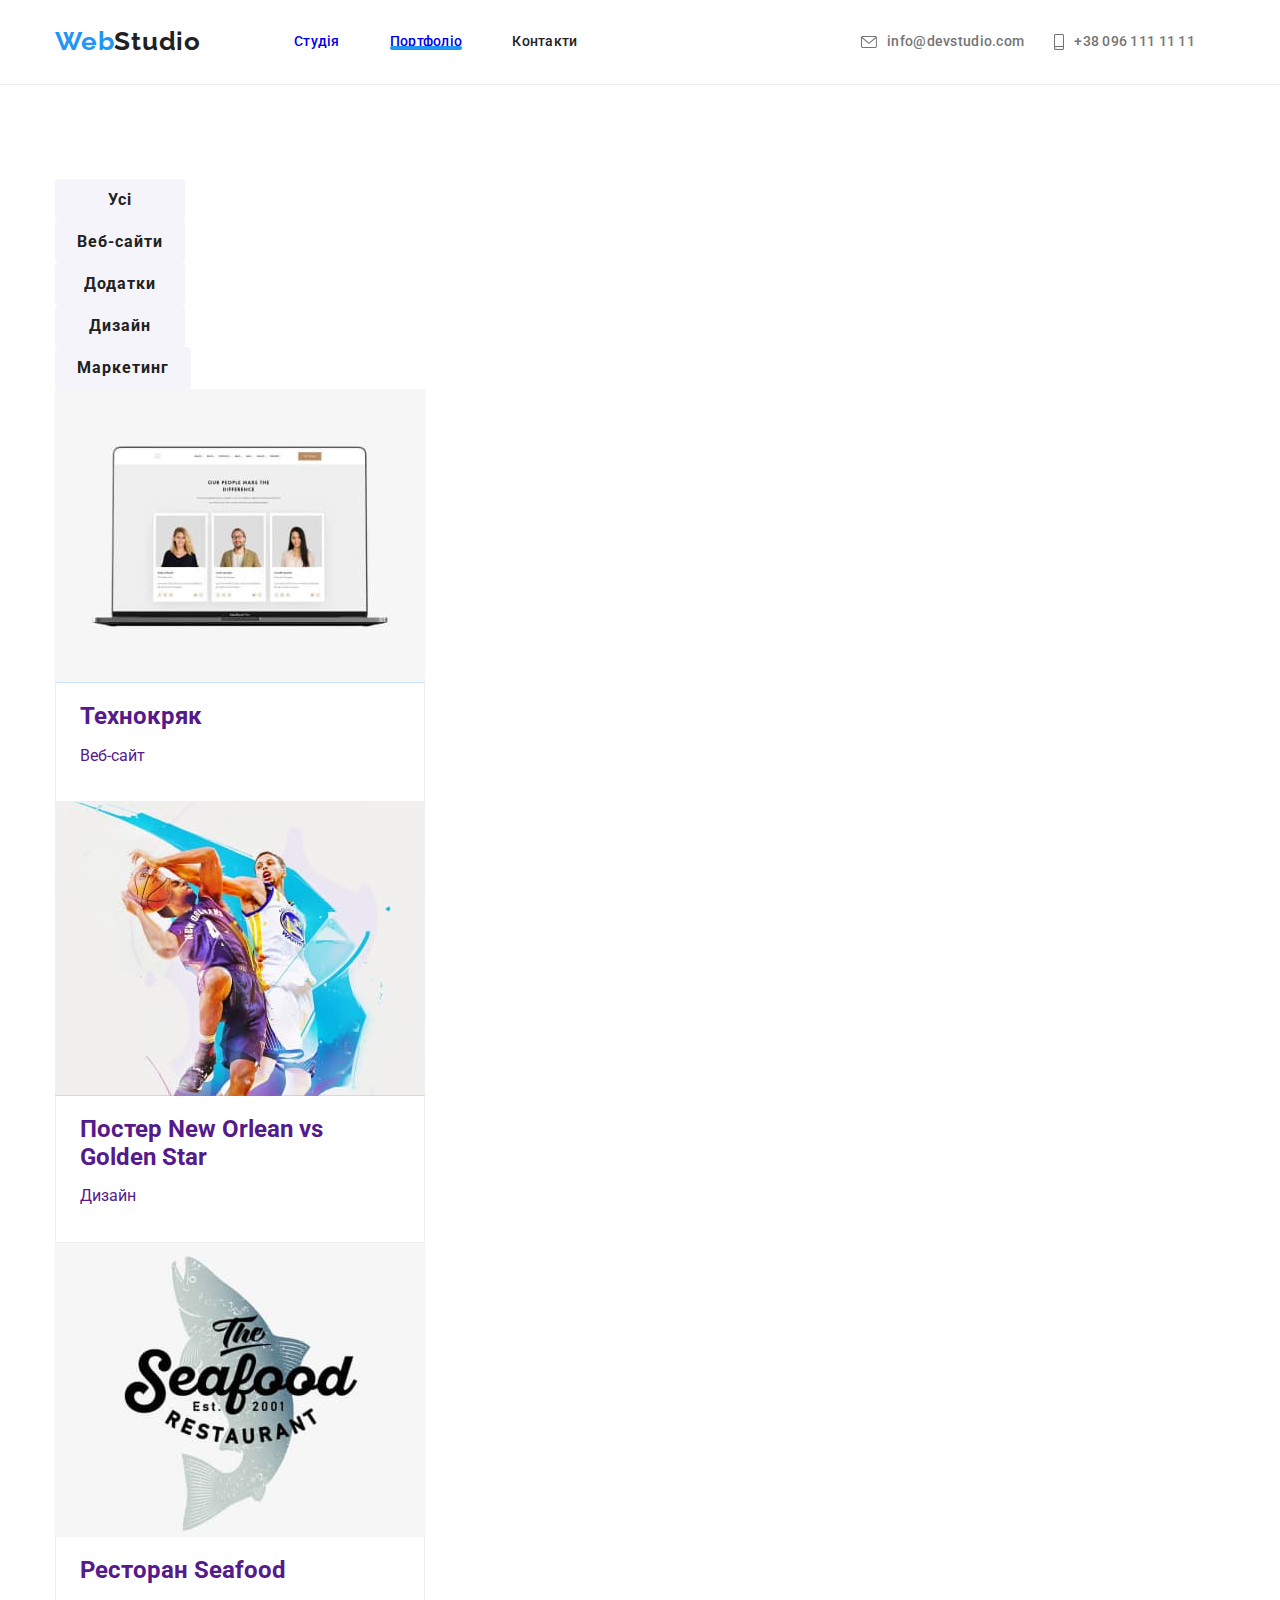
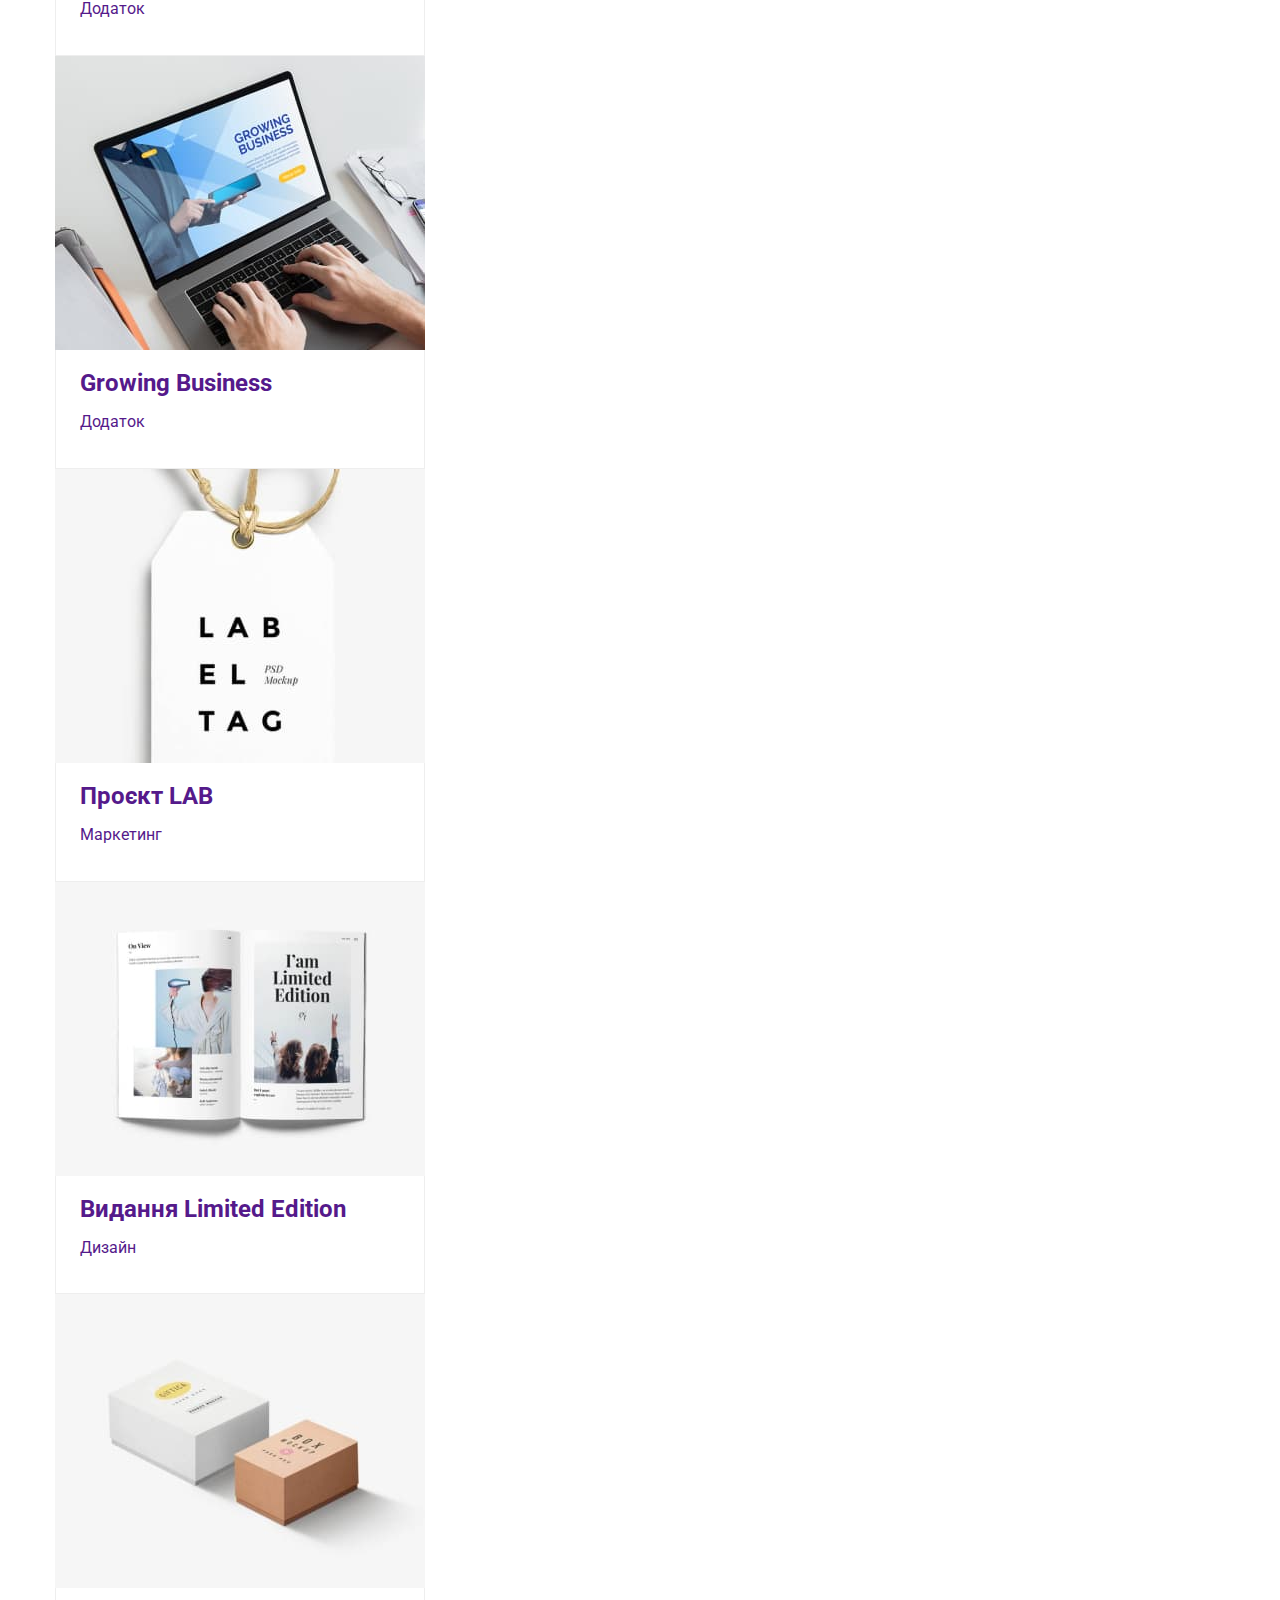
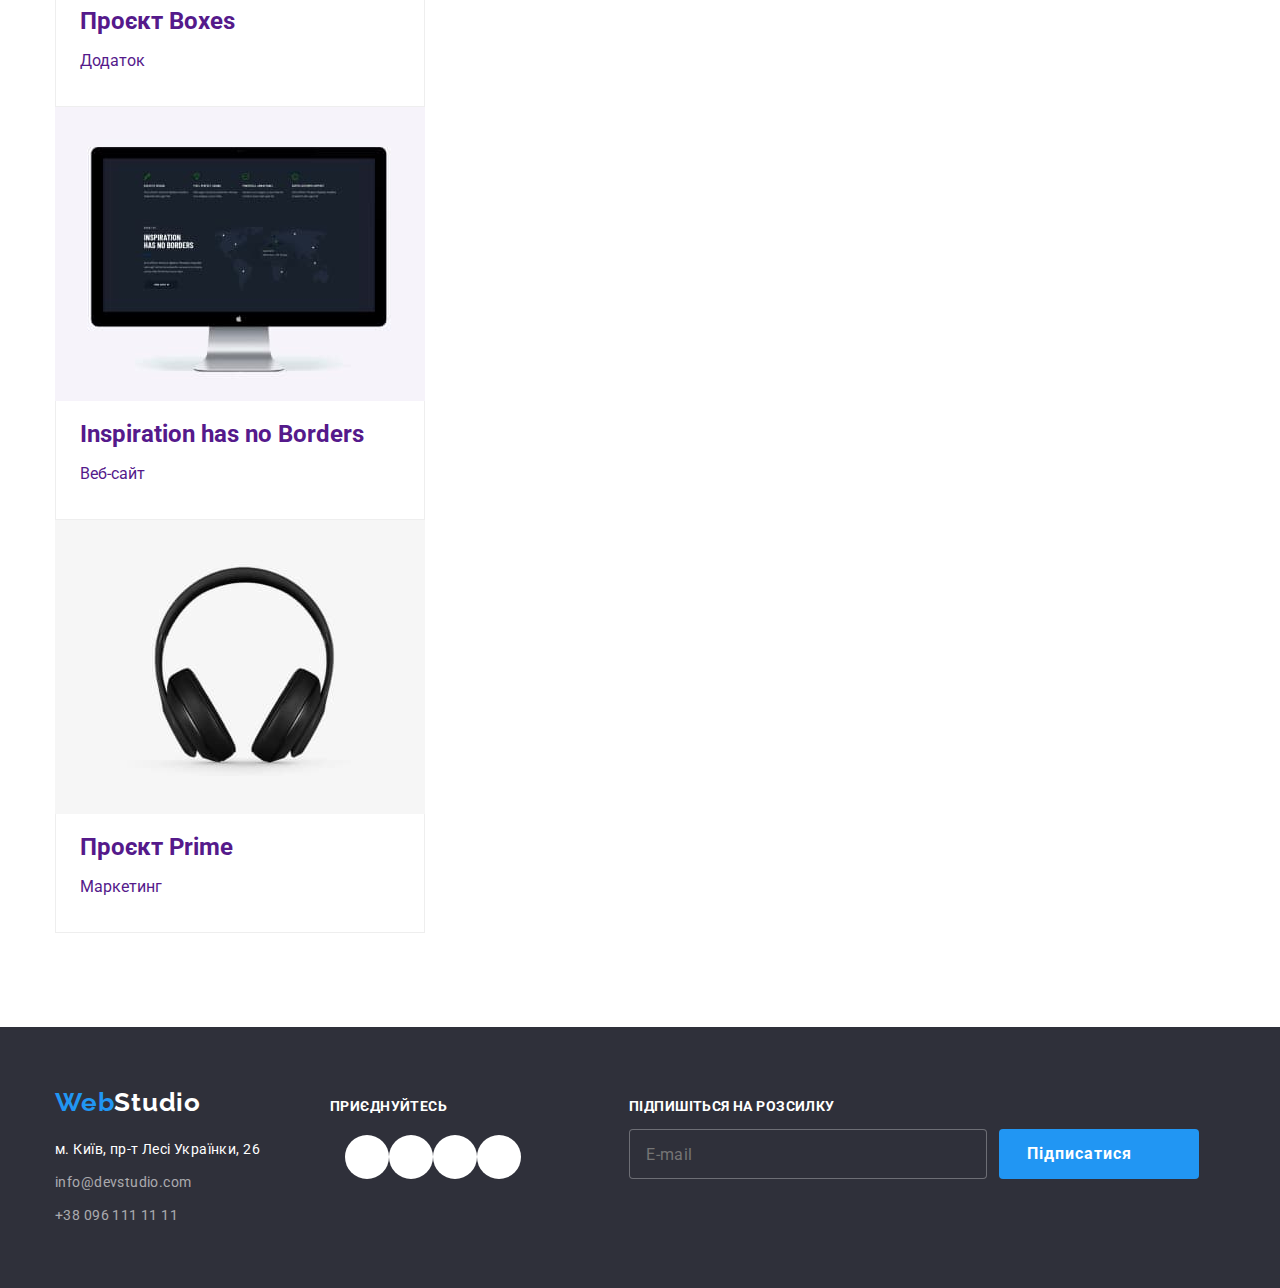
==== commit c3bcc0d7: "Тест" ====
--- a/portfolio.html
+++ b/portfolio.html
@@ -39,7 +39,7 @@
         </nav>
         <ul class="site-connect-list list">
           <li class="site-connect-list__item">
-            <a href="mailto:info@devstudio.com" class="site-nav-list__link link">
+            <a href="mailto:info@devstudio.com" class="site-connect-list__link link">
               <svg class="mailto-icon" width="16" height="12">
                 <use href="./images/icons/icons.svg#envelope"></use></svg
               >info@devstudio.com</a
--- a/css/main.min.css
+++ b/css/main.min.css
@@ -1 +1 @@
-:root{--primary-text-color: #212121;--secondary-text-color: #757575;--accent-color: #2196f3;--white-color: #ffffff;--body-background-color: #f5f5f5;--secondary-background-color: #f5f4fa;--primary-background-color: #2f303a;--background-color-active: #188ce8;--current-color: #afb1b8;--socialnet-background-color: rgba(255, 255, 255, 0.1);--transition-timing-function: cubic-bezier(0.4, 0, 0.2, 1)}/*! modern-normalize v1.1.0 | MIT License | https://github.com/sindresorhus/modern-normalize */*,::after,::before{box-sizing:border-box}html{-moz-tab-size:4;-o-tab-size:4;tab-size:4}html{line-height:1.15;-webkit-text-size-adjust:100%}body{margin:0}body{font-family:system-ui,-apple-system,"Segoe UI",Roboto,Helvetica,Arial,sans-serif,"Apple Color Emoji","Segoe UI Emoji"}hr{height:0;color:inherit}abbr[title]{-webkit-text-decoration:underline dotted;text-decoration:underline dotted}b,strong{font-weight:bolder}code,kbd,pre,samp{font-family:ui-monospace,SFMono-Regular,Consolas,"Liberation Mono",Menlo,monospace;font-size:1em}small{font-size:80%}sub,sup{font-size:75%;line-height:0;position:relative;vertical-align:baseline}sub{bottom:-0.25em}sup{top:-0.5em}table{text-indent:0;border-color:inherit}button,input,optgroup,select,textarea{font-family:inherit;font-size:100%;line-height:1.15;margin:0}button,select{text-transform:none}[type=button],[type=reset],[type=submit],button{-webkit-appearance:button}::-moz-focus-inner{border-style:none;padding:0}:-moz-focusring{outline:1px dotted ButtonText}:-moz-ui-invalid{box-shadow:none}legend{padding:0}progress{vertical-align:baseline}::-webkit-inner-spin-button,::-webkit-outer-spin-button{height:auto}[type=search]{-webkit-appearance:textfield;outline-offset:-2px}::-webkit-search-decoration{-webkit-appearance:none}::-webkit-file-upload-button{-webkit-appearance:button;font:inherit}summary{display:list-item}html{box-sizing:border-box}*,*::before,*::after{box-sizing:inherit}.body{font-family:"roboto",sans-serif;background-color:var(--white-color)}.reset p,h1,h2,h3,h4,h5,h6{margin:0}ul,ol{margin:0;padding-left:0}button{cursor:pointer}address{font-style:normal}.img{display:block;max-width:100%;height:auto}.container{padding:0 15px;margin-left:auto;margin-right:auto;width:1200px}.header{border-bottom:1px solid #ececec}.header .header-container{display:flex;justify-content:space-between}.header .header-link{line-height:1.14}.list{list-style:none}.link{text-decoration:none}.logo{font-family:"raleway",sans-serif;font-weight:700;font-size:26px;line-height:1.19;letter-spacing:.03em;color:var(--accent-color)}.accent{color:var(--primary-text-color)}.main-nav{display:flex;align-items:center}.site-nav-list{display:flex;align-items:center;font-weight:500;font-size:14px;line-height:1.4;letter-spacing:.02em;color:var(--primary-text-color)}.site-nav-list.list{position:relative;margin-left:93px;padding-left:0}.site-nav-list__item{margin-right:50px}.site-nav-list__item:last-child{margin-right:0}.site-nav-list__link{position:relative;display:flex;padding-top:32px;padding-bottom:32px;text-decoration:none;color:var(--primary-text-color);transition:color 250ms var(--transition-timing-function)}.site-nav-list__link:hover,.site-nav-list__link:focus{color:var(--accent-color)}.link .current::after{content:"";position:absolute;bottom:-1px;display:block;width:100%;height:4px;border-radius:2px;background:var(--accent-color)}.site-nav-list__link.current{color:var(--accent-color)}.site-connect-list.list{display:flex;align-items:center;margin-left:auto}.site-connect-list__item{margin-right:30px}.site-connect-list__item__item:last-child{margin-right:0px}.site-connect-list__link.link{display:flex;align-items:center;font-weight:500;font-size:14px;line-height:1.4;letter-spacing:.02em;color:var(--secondary-text-color);transition:color 250ms var(--transition-timing-function)}.site-connect-list__link:hover,.site-connect-list__link:focus{color:var(--accent-color)}.item .mailto-icon,.item .tell-icon{vertical-align:middle;margin-right:10px;fill:currentColor;transition:fill 250ms var(--transition-timing-function)}.mailto-icon:hover,.mailto-icon:focus{fill:var(--accent-color)}.tell-icon:hover,.tell-icon:focus{fill:var(--accent-color)}.hero{max-width:1600px;height:600px;margin-left:auto;margin-right:auto;text-align:center;padding-top:200px;padding-bottom:200px;background-image:linear-gradient(to right, rgba(47, 48, 58, 0.4), rgba(47, 48, 58, 0.4)),url(../images/hero/img-001.jpg);background-color:var(--primary-background-color)}.hero-title{max-width:696px;font-weight:900;font-size:44px;margin:0 auto 30px;line-height:1.36;letter-spacing:.06em;text-transform:uppercase;color:var(--white-color)}.button{margin-top:0;border-color:rgba(0,0,0,0);border-radius:4px;padding:10px 32px;font-family:"roboto",sans-serif;font-weight:700;font-size:16px;line-height:1.88;letter-spacing:.06em;color:var(--white-color);background-color:var(--accent-color);cursor:pointer}.button--primary{color:var(--white-color);background-color:var(--accent-color);transition:background-color 250ms var(--transition-timing-function),color 250ms var(--transition-timing-function)}.button--secondary{color:var(--primary-text-color);background-color:var(--secondary-background-color);transition:background-color 250ms var(--transition-timing-function),color 250ms var(--transition-timing-function)}.button:hover,.button:focus{background-color:var(--background-color-active)}.section__primary-title{text-align:center;margin-top:0;margin-bottom:50px;font-weight:700;font-size:36px;line-height:1.17;letter-spacing:.03em;color:var(--primary-text-color)}.section__secondary-title{text-align:start;margin-top:0;margin-bottom:10px;font-weight:700;font-size:14px;line-height:1.17;text-transform:uppercase;color:var(--primary-text-color)}.visually-hidden{position:absolute;white-space:nowrap;width:1px;height:1px;overflow:hidden;border:0;padding:0;clip:rect(0 0 0 0);-webkit-clip-path:inset(50%);clip-path:inset(50%);margin:-1px}.section-features{padding-top:94px;padding-bottom:94px}.section-features-list .list{display:flex;gap:30px}.section-features-list__item{display:block;min-width:270px}.section-features__txt{text-align:start;margin-top:0;margin-bottom:0;font-weight:400;font-size:14px;line-height:1.71;color:var(--secondary-text-color)}.features-item{width:270px;height:120px;margin-bottom:30px;padding:25px 100px;border-radius:4px;background:var(--secondary-background-color)}.features-item-icon{width:70px;height:70px}.section-description{padding-bottom:94px}.section-description-list__item .list{display:flex;gap:30px}.item-thumb{position:relative}.item-thumb__wrap{position:absolute;bottom:0;width:370px;height:70px;font-size:14px;line-height:1.14;text-align:center;letter-spacing:.03em;text-transform:uppercase;color:var(--white-color);background-color:rgba(47,48,58,.8)}.item-thumb__text{position:absolute;margin:0 auto;top:50%;left:50%;transform:translate(-50%, -50%)}.section-team{padding-top:94px;padding-bottom:94px;font-size:14px;line-height:1.14;letter-spacing:.03em;color:var(--primary-text-color);background-color:var(--secondary-background-color)}.section-list .list{display:flex}.section-list__item{gap:30px;width:270px;box-shadow:0px 1px 3px rgba(0,0,0,.12),0px 1px 1px rgba(0,0,0,.14),0px 2px 1px rgba(0,0,0,.2);border-radius:0px 0px 4px 4px;background-color:var(--white-color)}.section-list__member{text-align:center;margin-top:30px;margin-bottom:10px;font-weight:500;font-size:16px;line-height:1.19;color:var(--primary-text-color)}.section-list__member__role{text-align:center;margin-top:0;margin-bottom:30px;font-size:16px;line-height:1.19;color:var(--secondary-text-color)}.socialnet-list{display:flex}.socialnet-list .list{display:flex;margin-bottom:35px;gap:10px;justify-content:center;background-color:var(--white-color)}.socialnet-list__item{display:flex;width:44px;height:44px;border-radius:50%;background-color:var(--white-color);justify-content:center;align-items:center}.socialnet-list__item__link .link{width:100%;height:100%;display:flex;align-items:center;justify-content:center;border-radius:50%;transition:background-color 250ms var(--transition-timing-function)}.socialnet-list__item__link:hover,.socialnet-list__item__link:focus{background-color:var(--accent-color)}.socialnet-list__item__link:hover .team-icon,.socialnet-list__item__link:focus .team-icon{background-color:var(--accent-color);fill:var(--white-color)}.team-icon{width:20px;height:20px;fill:var(--current-color);transition:fill,background-color 250ms var(--transition-timing-function)}.clients{display:block}.section-clients{padding-top:94px;padding-bottom:94px;font-size:24px;line-height:1.17;text-align:center;color:var(--primary-text-color)}.logo-list .list{display:flex;margin-top:50px}.logo-list .list__item{width:170px;height:92px;margin-right:30px}.logo-list .list__link{width:100%;height:100%;display:flex;align-items:center;justify-content:center;border-radius:4px;border:1px solid var(--current-color);background-color:var(--white-color);transition:border 250ms var(--transition-timing-function)}.logo-list .list__link:hover,.logo-list .list__link:focus{border:1px solid var(--accent-color)}.logo-list .list__link:hover .logo-list .list-icon,.logo-list .list__link:focus .logo-list .list-icon{fill:var(--accent-color)}.logo-list .list__item:last-child{margin-right:0}.clients-icon{width:106px;height:60px;fill:var(--current-color);transition:fill 250ms var(--transition-timing-function)}.footer{display:flex;padding-top:60px;padding-bottom:60px;background-color:var(--primary-background-color)}.footer-wrap{display:flex;align-items:baseline}.footer-list.list{display:flex;flex-direction:column;gap:9px}.footer-list .link{margin-bottom:9px;font-style:normal;font-weight:400;font-size:14px;line-height:1.71;letter-spacing:.03em;color:rgba(255,255,255,.6);transition:color 250ms var(--transition-timing-function)}.footer-list .map-link{color:var(--white-color)}.footer-list .link:hover,.footer-list .link:focus{color:var(--accent-color)}.footer-link{display:block;margin-left:70px;text-align:start;width:206px;height:80px}.footer-title{margin-top:0;font-weight:700;font-size:14px;line-height:1.14;letter-spacing:.03em;text-transform:uppercase;color:var(--white-color)}.address{margin-top:20px}.footer-socialnet{display:flex;width:206px;height:44px;justify-content:space-evenly;margin-left:0;margin-right:0;margin-top:20px}.socialnet-list .list{display:flex;gap:10px;justify-items:center}.socialnet-list .list__item{width:44px;height:44px;border-radius:50%;background-color:var(--socialnet-background-color)}.socialnet-list .list__link{width:100%;height:100%;display:flex;align-items:center;justify-content:center;border-radius:50%;transition:background-color 250ms var(--transition-timing-function)}.socialnet-list .list__link:hover,.socialnet-list .list__link:focus{background-color:var(--accent-color)}.socialnet-list .list__link:hover .footer-team-icon,.socialnet-list .list__link:focus .footer-team-icon{background-color:var(--accent-color);fill:var(--white-color)}.team-icon{width:20px;height:20px;fill:var(--white-color);transition:fill,background-color 250ms var(--transition-timing-function)}.footer .accent{color:var(--white-color)}.backdrop{position:fixed;top:0;left:0;width:100%;height:100%;background-color:rgba(0,0,0,.2);opacity:1;transition:opacity 250ms var(--transition-timing-function),visibility 250ms var(--transition-timing-function)}.backdrop.is-hidden{opacity:0;visibility:hidden;pointer-events:none}.backdrop.is-hidden__modal{transform:translate(-50%, -50%) scale(1.3) rotate(360deg)}.modal{position:absolute;text-align:center;padding:40px;top:50%;left:50%;transform:translate(-50%, -50%) scale(1) rotate(0);width:528px;height:581px;border-radius:4px;background-color:#fff;transition:transform 250ms var(--transition-timing-function);font-weight:700;font-size:20px;line-height:1.15;letter-spacing:.03em;color:#212121}.modal-title{margin:0 0 12px}.close-button{position:absolute;top:0;right:0;border:1px solid rgba(0,0,0,.1);border-radius:50%;width:30px;height:30px;margin-top:8px;margin-right:8px;background-color:var(--white-color);transition:fill 250ms var(--transition-timing-function)}.close-button-icon{position:absolute;transform:translate(-50%, -50%)}.close-button-button:hover,.close-button-button:focus{fill:var(--accent-color)}.form{display:block;width:570px;height:86px;margin-left:93px;font-size:14px;line-height:1.14;letter-spacing:.03em;text-transform:uppercase;color:var(--white-color)}.input-mail{width:358px;height:50px;margin-right:12px;border:1px solid rgba(255,255,255,.3);border-radius:4px;font-weight:400;font-size:16px;line-height:1.3;padding-left:16px;letter-spacing:.03em;color:rgba(255,255,255,.6);background-color:var(--primary-background-color)}.button-submit{display:flex;align-items:center;text-align:center;width:200px;height:50px;padding-left:28px;border-radius:4px;border:none;font-weight:700;font-size:16px;line-height:1.18;letter-spacing:.06em;color:var(--white-color);background-color:var(--accent-color)}.button-submit::after{content:"";width:24px;height:24px;display:inline-block;margin-left:10px;background-image:url(../images/icon-send.svg);background-size:contain;fill:var(--white-color)}.form-field{display:flex}.form-field__input::-moz-placeholder{display:block}.form-field__input:-ms-input-placeholder{display:block}.form-field__input::placeholder{display:block}.feedback{display:block;width:448px;height:342px;align-items:center;font-weight:400;font-size:12px;line-height:1.17;letter-spacing:.01em;color:var(--secondary-text-color)}.feedback-field{position:relative;display:flex;margin-bottom:10px;flex-direction:column;text-align:start}.feedback-input{height:40px;padding-left:40px;border:1px solid rgba(33,33,33,.2);border-radius:4px;cursor:pointer;margin-top:4px;transition:border 250ms var(--transition-timing-function)}.feedback-input:focus-within{border:1px solid var(--accent-color);outline:none}.feedback-input:focus-within+.feedback-icon{fill:var(--accent-color)}.feedback-icon{position:absolute;width:18px;height:18px;top:50%;margin-left:12px;transition:fill 250ms var(--transition-timing-function)}.feedback-button-submit{margin-top:30px;height:50px;padding:10px 52px;border-radius:4px;border:none;font-weight:700;font-size:16px;line-height:1.18;letter-spacing:.06em;color:var(--white-color);background-color:var(--accent-color)}.comment-input{padding:12px 16px;height:120px;margin-bottom:20px;margin-top:4px;resize:none;border:1px solid rgba(33,33,33,.2);border-radius:4px;color:rgba(117,117,117,.5)}.comment-input:focus-within{border:1px solid var(--accent-color);outline:none}.agreement-field{position:relative;margin-top:20px;font-weight:400;font-size:14px;line-height:1.7;letter-spacing:.03em;color:var(--secondary-text-color)}.agreement-field-term{-webkit-text-decoration-line:underline;text-decoration-line:underline;margin-left:3px;color:var(--accent-color)}.agreement-field-icon{border:1px solid #212121;border-radius:2px;transition:250ms var(--transition-timing-function)}.checkbox-icon{position:absolute;top:12%;left:2%;width:16px;height:15px}.checkbox:checked+.agreement-icon{background-color:var(--accent-color);border:none}.button-filter{display:inline-block;min-width:130px;padding:6px 22px;margin-left:auto;margin-right:auto;font-family:"roboto",sans-serif;font-weight:700;font-size:16px;line-height:1.88;letter-spacing:.06em;cursor:pointer;border-radius:4px;border:none;color:var(--primary-text-color);background-color:var(--secondary-background-color);transition-property:color,background-color,box-shadow;transition-duration:250ms;transition-timing-function:cubic-bezier(0.4, 0, 0.2, 1)}.button-filter:hover,.button-filter:focus{color:var(--white-color);background-color:var(--accent-color);box-shadow:0px 3px 1px rgba(0,0,0,.1),0px 1px 2px rgba(0,0,0,.08),0px 2px 2px rgba(0,0,0,.12)}.button-list .list{margin-top:0}.button-list .list{display:flex;justify-content:center;margin-bottom:50px}.button-list .list__item{margin-right:8px}.button-list .list__item:last-child{margin-right:0}.section{padding-top:94px;padding-bottom:94px;margin-top:0;margin-bottom:0}.section-portfolio-list .list{display:flex;flex-wrap:wrap;gap:30px;margin-bottom:0}.section-portfolio-list .list__title{margin-bottom:4px;font-weight:700;font-size:18px;line-height:2;letter-spacing:.06em;color:var(--primary-text-color)}.section-portfolio-list .list__txt{margin:0;font-weight:400;font-size:16px;line-height:1.88;letter-spacing:.03em;color:var(--secondary-text-color)}.thumb{position:relative;overflow:hidden}.overlay-text{position:absolute;bottom:0;margin:0 auto;padding:63px 24px;font-size:18px;line-height:1.6;letter-spacing:.03em;color:var(--white-color);background-color:rgba(33,150,243,.9);transform:translateY(100%);transition:transform 250ms var(--transition-timing-function)}.section-portfolio-list__item{width:calc((100% - 60px)/3);transition:box-shadow 250ms var(--transition-timing-function)}.section-portfolio-list__item:hover .overlay-text{transform:translateY(0)}.section-portfolio-list__item:hover,.section-portfolio-list__item:focus{box-shadow:0px 1px 1px rgba(0,0,0,.12),0px 4px 4px rgba(0,0,0,.06),1px 4px 6px rgba(0,0,0,.16)}.section-portfolio-list__item:nth-last-child(-n+3){margin-bottom:0}.section-portfolio-list__item:nth-child(3n){margin-right:0}.description{width:370px;padding:20px 24px;border:1px solid #eee;border-top:none}/*# sourceMappingURL=main.min.css.map */+:root{--primary-text-color: #212121;--secondary-text-color: #757575;--accent-color: #2196f3;--white-color: #ffffff;--body-background-color: #f5f5f5;--secondary-background-color: #f5f4fa;--primary-background-color: #2f303a;--background-color-active: #188ce8;--current-color: #afb1b8;--socialnet-background-color: rgba(255, 255, 255, 0.1);--transition-timing-function: cubic-bezier(0.4, 0, 0.2, 1)}/*! modern-normalize v1.1.0 | MIT License | https://github.com/sindresorhus/modern-normalize */*,::after,::before{box-sizing:border-box}html{-moz-tab-size:4;-o-tab-size:4;tab-size:4}html{line-height:1.15;-webkit-text-size-adjust:100%}body{margin:0}body{font-family:system-ui,-apple-system,"Segoe UI",Roboto,Helvetica,Arial,sans-serif,"Apple Color Emoji","Segoe UI Emoji"}hr{height:0;color:inherit}abbr[title]{-webkit-text-decoration:underline dotted;text-decoration:underline dotted}b,strong{font-weight:bolder}code,kbd,pre,samp{font-family:ui-monospace,SFMono-Regular,Consolas,"Liberation Mono",Menlo,monospace;font-size:1em}small{font-size:80%}sub,sup{font-size:75%;line-height:0;position:relative;vertical-align:baseline}sub{bottom:-0.25em}sup{top:-0.5em}table{text-indent:0;border-color:inherit}button,input,optgroup,select,textarea{font-family:inherit;font-size:100%;line-height:1.15;margin:0}button,select{text-transform:none}[type=button],[type=reset],[type=submit],button{-webkit-appearance:button}::-moz-focus-inner{border-style:none;padding:0}:-moz-focusring{outline:1px dotted ButtonText}:-moz-ui-invalid{box-shadow:none}legend{padding:0}progress{vertical-align:baseline}::-webkit-inner-spin-button,::-webkit-outer-spin-button{height:auto}[type=search]{-webkit-appearance:textfield;outline-offset:-2px}::-webkit-search-decoration{-webkit-appearance:none}::-webkit-file-upload-button{-webkit-appearance:button;font:inherit}summary{display:list-item}html{box-sizing:border-box}*,*::before,*::after{box-sizing:inherit}.body{font-family:"roboto",sans-serif;background-color:var(--white-color)}.reset p,h1,h2,h3,h4,h5,h6{margin:0}ul,ol{margin:0;padding-left:0}button{cursor:pointer}address{font-style:normal}.img{display:block;max-width:100%;height:auto}.container{padding:0 15px;margin-left:auto;margin-right:auto;width:1200px}.header{border-bottom:1px solid #ececec}.header .header-container{display:flex;justify-content:space-between}.header .header-link{line-height:1.14}.list{list-style:none}.link{text-decoration:none}.logo{font-family:"raleway",sans-serif;font-weight:700;font-size:26px;line-height:1.19;letter-spacing:.03em;color:var(--accent-color)}.accent{color:var(--primary-text-color)}.main-nav{display:flex;align-items:center}.site-nav-list{display:flex;align-items:center;font-weight:500;font-size:14px;line-height:1.4;letter-spacing:.02em;color:var(--primary-text-color)}.site-nav-list.list{position:relative;margin-left:93px;padding-left:0}.site-nav-list__item{margin-right:50px}.site-nav-list__item:last-child{margin-right:0}.site-nav-list__link{position:relative;display:flex;padding-top:32px;padding-bottom:32px;text-decoration:none;color:var(--primary-text-color);transition:color 250ms var(--transition-timing-function)}.site-nav-list__link:hover,.site-nav-list__link:focus{color:var(--accent-color)}.link.current{position:relative}.link.current::after{content:"";position:absolute;bottom:-1px;display:block;width:100%;height:4px;border-radius:2px;background:var(--accent-color)}.site-nav-list__link.current{color:var(--accent-color)}.site-connect-list.list{display:flex;align-items:center;margin-left:auto}.site-connect-list__item{margin-right:30px}.site-connect-list__item__item:last-child{margin-right:0px}.site-connect-list__link.link{display:flex;align-items:center;font-weight:500;font-size:14px;line-height:1.4;letter-spacing:.02em;color:var(--secondary-text-color);transition:color 250ms var(--transition-timing-function)}.site-connect-list__link:hover,.site-connect-list__link:focus{color:var(--accent-color)}.mailto-icon,.tell-icon{vertical-align:middle;margin-right:10px;fill:currentColor;transition:fill 250ms var(--transition-timing-function)}.mailto-icon:hover,.mailto-icon:focus{fill:var(--accent-color)}.tell-icon:hover,.tell-icon:focus{fill:var(--accent-color)}.hero{max-width:1600px;height:600px;margin-left:auto;margin-right:auto;text-align:center;padding-top:200px;padding-bottom:200px;background-image:linear-gradient(to right, rgba(47, 48, 58, 0.4), rgba(47, 48, 58, 0.4)),url(../images/hero/img-001.jpg);background-color:var(--primary-background-color)}.hero-title{max-width:696px;font-weight:900;font-size:44px;margin:0 auto 30px;line-height:1.36;letter-spacing:.06em;text-transform:uppercase;color:var(--white-color)}.button{margin-top:0;border-color:rgba(0,0,0,0);border-radius:4px;padding:10px 32px;font-family:"roboto",sans-serif;font-weight:700;font-size:16px;line-height:1.88;letter-spacing:.06em;color:var(--white-color);background-color:var(--accent-color);cursor:pointer}.button--primary{color:var(--white-color);background-color:var(--accent-color);transition:background-color 250ms var(--transition-timing-function),color 250ms var(--transition-timing-function)}.button--secondary{color:var(--primary-text-color);background-color:var(--secondary-background-color);transition:background-color 250ms var(--transition-timing-function),color 250ms var(--transition-timing-function)}.button:hover,.button:focus{background-color:var(--background-color-active)}.section__primary-title{text-align:center;margin-top:0;margin-bottom:50px;font-weight:700;font-size:36px;line-height:1.17;letter-spacing:.03em;color:var(--primary-text-color)}.section__secondary-title{text-align:start;margin-top:0;margin-bottom:10px;font-weight:700;font-size:14px;line-height:1.17;text-transform:uppercase;color:var(--primary-text-color)}.visually-hidden{position:absolute;white-space:nowrap;width:1px;height:1px;overflow:hidden;border:0;padding:0;clip:rect(0 0 0 0);-webkit-clip-path:inset(50%);clip-path:inset(50%);margin:-1px}.section-features{padding-top:94px;padding-bottom:94px}.section-features-list.list{display:flex;gap:30px}.section-features-list__item{display:block;min-width:270px}.section-features__txt{text-align:start;margin-top:0;margin-bottom:0;font-weight:400;font-size:14px;line-height:1.71;color:var(--secondary-text-color)}.features-item{width:270px;height:120px;margin-bottom:30px;padding:25px 100px;border-radius:4px;background:var(--secondary-background-color)}.section-description{padding-bottom:94px}.section-description-list.list{display:flex;gap:30px}.item-thumb{position:relative}.item-thumb__wrap{position:absolute;bottom:0;width:370px;height:70px;font-size:14px;line-height:1.14;text-align:center;letter-spacing:.03em;text-transform:uppercase;color:var(--white-color);background-color:rgba(47,48,58,.8)}.item-thumb__text{position:absolute;margin:0 auto;top:50%;left:50%;transform:translate(-50%, -50%)}.section-team{padding-top:94px;padding-bottom:94px;font-size:14px;line-height:1.14;letter-spacing:.03em;color:var(--primary-text-color);background-color:var(--secondary-background-color)}.section-list .list{display:flex}.section-list__item{gap:30px;width:270px;box-shadow:0px 1px 3px rgba(0,0,0,.12),0px 1px 1px rgba(0,0,0,.14),0px 2px 1px rgba(0,0,0,.2);border-radius:0px 0px 4px 4px;background-color:var(--white-color)}.section-list__member{text-align:center;margin-top:30px;margin-bottom:10px;font-weight:500;font-size:16px;line-height:1.19;color:var(--primary-text-color)}.section-list__member__role{text-align:center;margin-top:0;margin-bottom:30px;font-size:16px;line-height:1.19;color:var(--secondary-text-color)}.socialnet-list{display:flex}.socialnet-list .list{display:flex;margin-bottom:35px;gap:10px;justify-content:center;background-color:var(--white-color)}.socialnet-list__item{display:flex;width:44px;height:44px;border-radius:50%;background-color:var(--white-color);justify-content:center;align-items:center}.socialnet-list__item__link .link{width:100%;height:100%;display:flex;align-items:center;justify-content:center;border-radius:50%;transition:background-color 250ms var(--transition-timing-function)}.socialnet-list__item__link:hover,.socialnet-list__item__link:focus{background-color:var(--accent-color)}.socialnet-list__item__link:hover .team-icon,.socialnet-list__item__link:focus .team-icon{background-color:var(--accent-color);fill:var(--white-color)}.team-icon{width:20px;height:20px;fill:var(--current-color);transition:fill,background-color 250ms var(--transition-timing-function)}.clients{display:block}.section-clients{padding-top:94px;padding-bottom:94px;font-size:24px;line-height:1.17;text-align:center;color:var(--primary-text-color)}.logo-list .list{display:flex;margin-top:50px}.logo-list .list__item{width:170px;height:92px;margin-right:30px}.logo-list .list__link{width:100%;height:100%;display:flex;align-items:center;justify-content:center;border-radius:4px;border:1px solid var(--current-color);background-color:var(--white-color);transition:border 250ms var(--transition-timing-function)}.logo-list .list__link:hover,.logo-list .list__link:focus{border:1px solid var(--accent-color)}.logo-list .list__link:hover .logo-list .list-icon,.logo-list .list__link:focus .logo-list .list-icon{fill:var(--accent-color)}.logo-list .list__item:last-child{margin-right:0}.clients-icon{width:106px;height:60px;fill:var(--current-color);transition:fill 250ms var(--transition-timing-function)}.footer{display:flex;padding-top:60px;padding-bottom:60px;background-color:var(--primary-background-color)}.footer-wrap{display:flex;align-items:baseline}.footer-list.list{display:flex;flex-direction:column;gap:9px}.footer-list .link{margin-bottom:9px;font-style:normal;font-weight:400;font-size:14px;line-height:1.71;letter-spacing:.03em;color:rgba(255,255,255,.6);transition:color 250ms var(--transition-timing-function)}.footer-list .map-link{color:var(--white-color)}.footer-list .link:hover,.footer-list .link:focus{color:var(--accent-color)}.footer-link{display:block;margin-left:70px;text-align:start;width:206px;height:80px}.footer-title{margin-top:0;font-weight:700;font-size:14px;line-height:1.14;letter-spacing:.03em;text-transform:uppercase;color:var(--white-color)}.address{margin-top:20px}.footer-socialnet{display:flex;width:206px;height:44px;justify-content:space-evenly;margin-left:0;margin-right:0;margin-top:20px}.socialnet-list .list{display:flex;gap:10px;justify-items:center}.socialnet-list .list__item{width:44px;height:44px;border-radius:50%;background-color:var(--socialnet-background-color)}.socialnet-list .list__link{width:100%;height:100%;display:flex;align-items:center;justify-content:center;border-radius:50%;transition:background-color 250ms var(--transition-timing-function)}.socialnet-list .list__link:hover,.socialnet-list .list__link:focus{background-color:var(--accent-color)}.socialnet-list .list__link:hover .footer-team-icon,.socialnet-list .list__link:focus .footer-team-icon{background-color:var(--accent-color);fill:var(--white-color)}.team-icon{width:20px;height:20px;fill:var(--white-color);transition:fill,background-color 250ms var(--transition-timing-function)}.footer .accent{color:var(--white-color)}.backdrop{position:fixed;top:0;left:0;width:100%;height:100%;background-color:rgba(0,0,0,.2);opacity:1;transition:opacity 250ms var(--transition-timing-function),visibility 250ms var(--transition-timing-function)}.backdrop.is-hidden{opacity:0;visibility:hidden;pointer-events:none}.backdrop.is-hidden__modal{transform:translate(-50%, -50%) scale(1.3) rotate(360deg)}.modal{position:absolute;text-align:center;padding:40px;top:50%;left:50%;transform:translate(-50%, -50%) scale(1) rotate(0);width:528px;height:581px;border-radius:4px;background-color:#fff;transition:transform 250ms var(--transition-timing-function);font-weight:700;font-size:20px;line-height:1.15;letter-spacing:.03em;color:#212121}.modal-title{margin:0 0 12px}.close-button{position:absolute;top:0;right:0;border:1px solid rgba(0,0,0,.1);border-radius:50%;width:30px;height:30px;margin-top:8px;margin-right:8px;background-color:var(--white-color);transition:fill 250ms var(--transition-timing-function)}.close-button-icon{position:absolute;transform:translate(-50%, -50%)}.close-button-button:hover,.close-button-button:focus{fill:var(--accent-color)}.form{display:block;width:570px;height:86px;margin-left:93px;font-size:14px;line-height:1.14;letter-spacing:.03em;text-transform:uppercase;color:var(--white-color)}.input-mail{width:358px;height:50px;margin-right:12px;border:1px solid rgba(255,255,255,.3);border-radius:4px;font-weight:400;font-size:16px;line-height:1.3;padding-left:16px;letter-spacing:.03em;color:rgba(255,255,255,.6);background-color:var(--primary-background-color)}.button-submit{display:flex;align-items:center;text-align:center;width:200px;height:50px;padding-left:28px;border-radius:4px;border:none;font-weight:700;font-size:16px;line-height:1.18;letter-spacing:.06em;color:var(--white-color);background-color:var(--accent-color)}.button-submit::after{content:"";width:24px;height:24px;display:inline-block;margin-left:10px;background-image:url(../images/icon-send.svg);background-size:contain;fill:var(--white-color)}.form-field{display:flex}.form-field__input::-moz-placeholder{display:block}.form-field__input:-ms-input-placeholder{display:block}.form-field__input::placeholder{display:block}.feedback{display:block;width:448px;height:342px;align-items:center;font-weight:400;font-size:12px;line-height:1.17;letter-spacing:.01em;color:var(--secondary-text-color)}.feedback-field{position:relative;display:flex;margin-bottom:10px;flex-direction:column;text-align:start}.feedback-input{height:40px;padding-left:40px;border:1px solid rgba(33,33,33,.2);border-radius:4px;cursor:pointer;margin-top:4px;transition:border 250ms var(--transition-timing-function)}.feedback-input:focus-within{border:1px solid var(--accent-color);outline:none}.feedback-input:focus-within+.feedback-icon{fill:var(--accent-color)}.feedback-icon{position:absolute;width:18px;height:18px;top:50%;margin-left:12px;transition:fill 250ms var(--transition-timing-function)}.feedback-button-submit{margin-top:30px;height:50px;padding:10px 52px;border-radius:4px;border:none;font-weight:700;font-size:16px;line-height:1.18;letter-spacing:.06em;color:var(--white-color);background-color:var(--accent-color)}.comment-input{padding:12px 16px;height:120px;margin-bottom:20px;margin-top:4px;resize:none;border:1px solid rgba(33,33,33,.2);border-radius:4px;color:rgba(117,117,117,.5)}.comment-input:focus-within{border:1px solid var(--accent-color);outline:none}.agreement-field{position:relative;margin-top:20px;font-weight:400;font-size:14px;line-height:1.7;letter-spacing:.03em;color:var(--secondary-text-color)}.agreement-field-term{-webkit-text-decoration-line:underline;text-decoration-line:underline;margin-left:3px;color:var(--accent-color)}.agreement-field-icon{border:1px solid #212121;border-radius:2px;transition:250ms var(--transition-timing-function)}.checkbox-icon{position:absolute;top:12%;left:2%;width:16px;height:15px}.checkbox:checked+.agreement-icon{background-color:var(--accent-color);border:none}.button-filter{display:inline-block;min-width:130px;padding:6px 22px;margin-left:auto;margin-right:auto;font-family:"roboto",sans-serif;font-weight:700;font-size:16px;line-height:1.88;letter-spacing:.06em;cursor:pointer;border-radius:4px;border:none;color:var(--primary-text-color);background-color:var(--secondary-background-color);transition-property:color,background-color,box-shadow;transition-duration:250ms;transition-timing-function:cubic-bezier(0.4, 0, 0.2, 1)}.button-filter:hover,.button-filter:focus{color:var(--white-color);background-color:var(--accent-color);box-shadow:0px 3px 1px rgba(0,0,0,.1),0px 1px 2px rgba(0,0,0,.08),0px 2px 2px rgba(0,0,0,.12)}.button-list .list{margin-top:0}.button-list .list{display:flex;justify-content:center;margin-bottom:50px}.button-list .list__item{margin-right:8px}.button-list .list__item:last-child{margin-right:0}.section{padding-top:94px;padding-bottom:94px;margin-top:0;margin-bottom:0}.section-portfolio-list .list{display:flex;flex-wrap:wrap;gap:30px;margin-bottom:0}.section-portfolio-list .list__title{margin-bottom:4px;font-weight:700;font-size:18px;line-height:2;letter-spacing:.06em;color:var(--primary-text-color)}.section-portfolio-list .list__txt{margin:0;font-weight:400;font-size:16px;line-height:1.88;letter-spacing:.03em;color:var(--secondary-text-color)}.thumb{position:relative;overflow:hidden}.overlay-text{position:absolute;bottom:0;margin:0 auto;padding:63px 24px;font-size:18px;line-height:1.6;letter-spacing:.03em;color:var(--white-color);background-color:rgba(33,150,243,.9);transform:translateY(100%);transition:transform 250ms var(--transition-timing-function)}.section-portfolio-list__item{width:calc((100% - 60px)/3);transition:box-shadow 250ms var(--transition-timing-function)}.section-portfolio-list__item:hover .overlay-text{transform:translateY(0)}.section-portfolio-list__item:hover,.section-portfolio-list__item:focus{box-shadow:0px 1px 1px rgba(0,0,0,.12),0px 4px 4px rgba(0,0,0,.06),1px 4px 6px rgba(0,0,0,.16)}.section-portfolio-list__item:nth-last-child(-n+3){margin-bottom:0}.section-portfolio-list__item:nth-child(3n){margin-right:0}.description{width:370px;padding:20px 24px;border:1px solid #eee;border-top:none}/*# sourceMappingURL=main.min.css.map */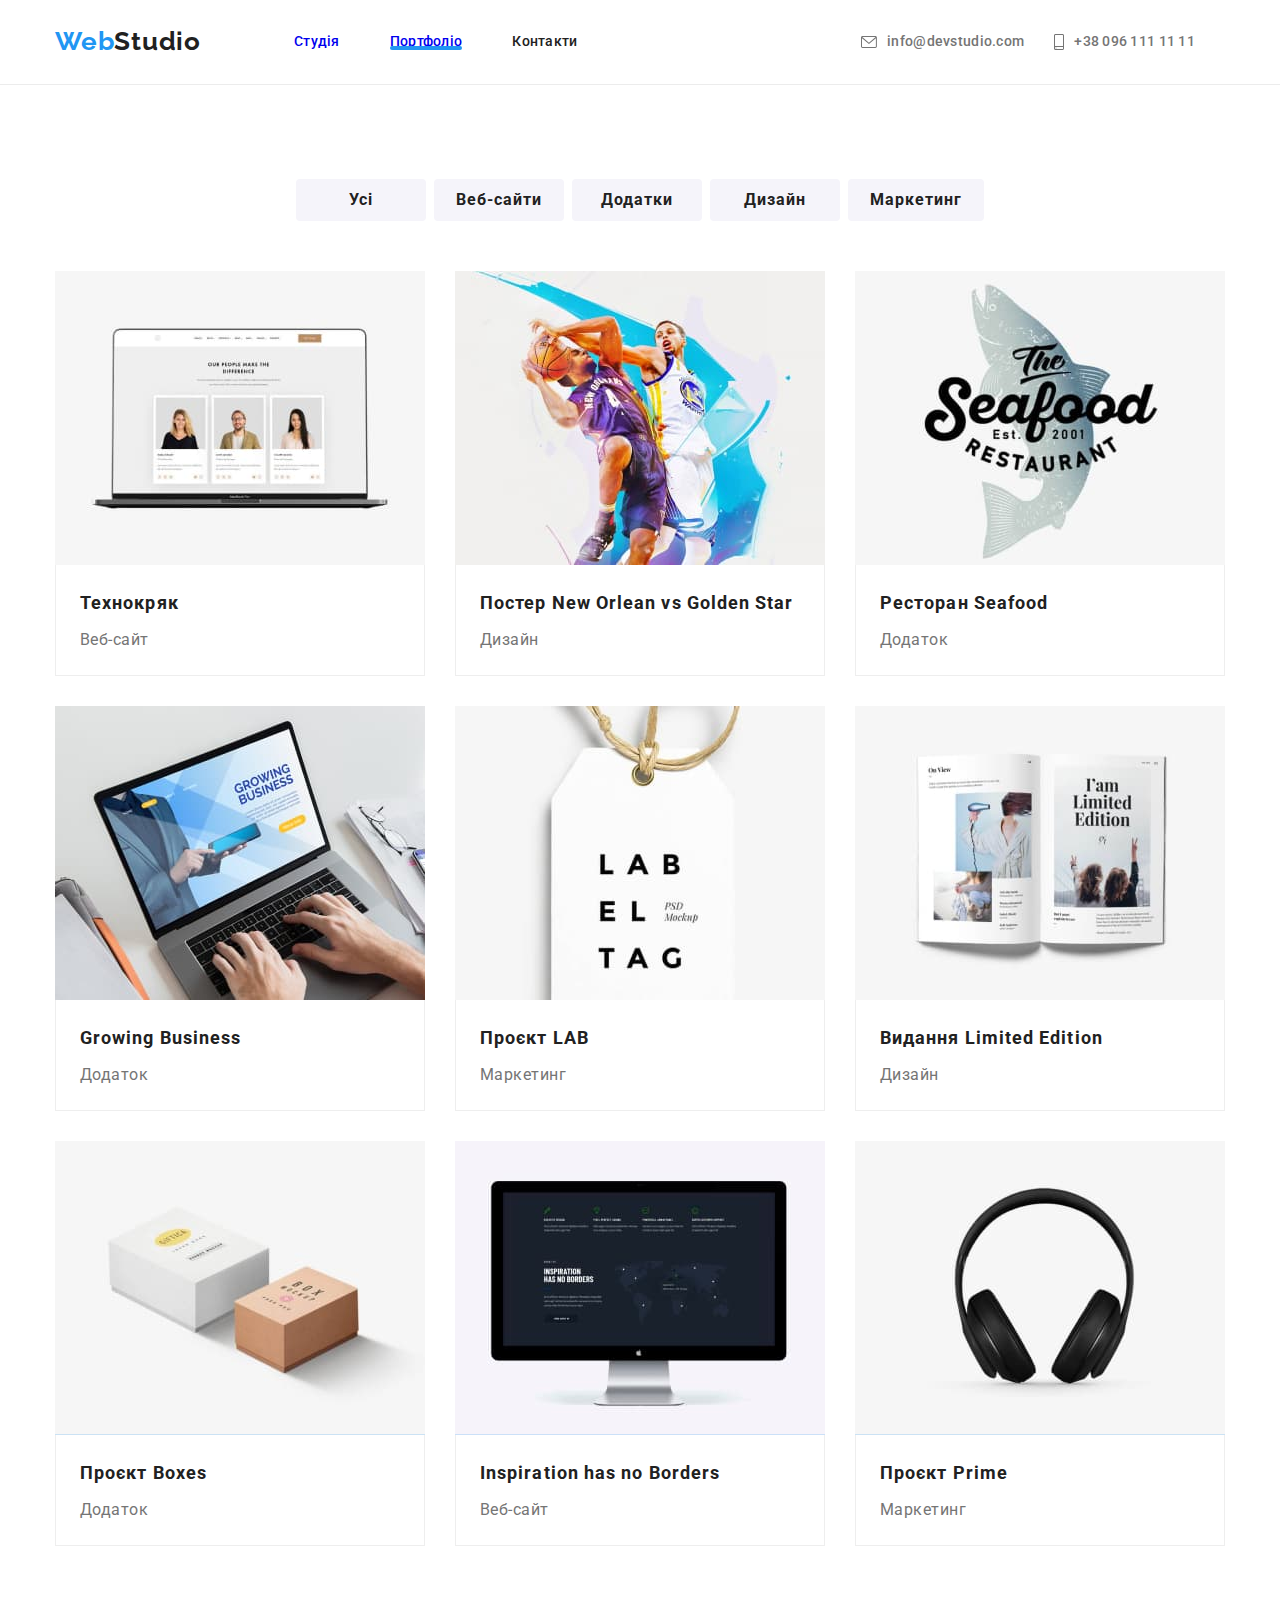
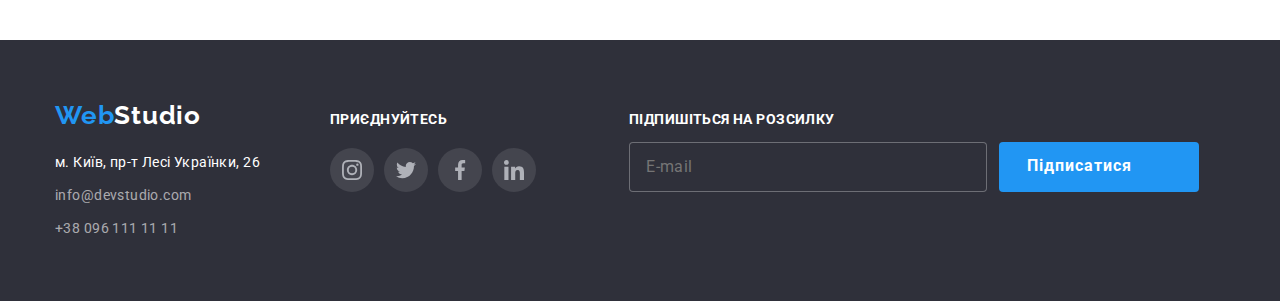
==== commit cc175b1f: "Додані зміни до сьомого ДЗ" ====
--- a/portfolio.html
+++ b/portfolio.html
@@ -60,7 +60,7 @@
         <div class="container">
           <h1 class="visually-hidden">Наші роботи</h1>
           <ul class="button-list list">
-            <li class="item">
+            <li class="button-list__item">
               <button class="button-filter" type="button">Усі</button>
             </li>
             <li class="button-list__item">
--- a/css/main.min.css
+++ b/css/main.min.css
@@ -1 +1 @@
-:root{--primary-text-color: #212121;--secondary-text-color: #757575;--accent-color: #2196f3;--white-color: #ffffff;--body-background-color: #f5f5f5;--secondary-background-color: #f5f4fa;--primary-background-color: #2f303a;--background-color-active: #188ce8;--current-color: #afb1b8;--socialnet-background-color: rgba(255, 255, 255, 0.1);--transition-timing-function: cubic-bezier(0.4, 0, 0.2, 1)}/*! modern-normalize v1.1.0 | MIT License | https://github.com/sindresorhus/modern-normalize */*,::after,::before{box-sizing:border-box}html{-moz-tab-size:4;-o-tab-size:4;tab-size:4}html{line-height:1.15;-webkit-text-size-adjust:100%}body{margin:0}body{font-family:system-ui,-apple-system,"Segoe UI",Roboto,Helvetica,Arial,sans-serif,"Apple Color Emoji","Segoe UI Emoji"}hr{height:0;color:inherit}abbr[title]{-webkit-text-decoration:underline dotted;text-decoration:underline dotted}b,strong{font-weight:bolder}code,kbd,pre,samp{font-family:ui-monospace,SFMono-Regular,Consolas,"Liberation Mono",Menlo,monospace;font-size:1em}small{font-size:80%}sub,sup{font-size:75%;line-height:0;position:relative;vertical-align:baseline}sub{bottom:-0.25em}sup{top:-0.5em}table{text-indent:0;border-color:inherit}button,input,optgroup,select,textarea{font-family:inherit;font-size:100%;line-height:1.15;margin:0}button,select{text-transform:none}[type=button],[type=reset],[type=submit],button{-webkit-appearance:button}::-moz-focus-inner{border-style:none;padding:0}:-moz-focusring{outline:1px dotted ButtonText}:-moz-ui-invalid{box-shadow:none}legend{padding:0}progress{vertical-align:baseline}::-webkit-inner-spin-button,::-webkit-outer-spin-button{height:auto}[type=search]{-webkit-appearance:textfield;outline-offset:-2px}::-webkit-search-decoration{-webkit-appearance:none}::-webkit-file-upload-button{-webkit-appearance:button;font:inherit}summary{display:list-item}html{box-sizing:border-box}*,*::before,*::after{box-sizing:inherit}.body{font-family:"roboto",sans-serif;background-color:var(--white-color)}.reset p,h1,h2,h3,h4,h5,h6{margin:0}ul,ol{margin:0;padding-left:0}button{cursor:pointer}address{font-style:normal}.img{display:block;max-width:100%;height:auto}.container{padding:0 15px;margin-left:auto;margin-right:auto;width:1200px}.header{border-bottom:1px solid #ececec}.header .header-container{display:flex;justify-content:space-between}.header .header-link{line-height:1.14}.list{list-style:none}.link{text-decoration:none}.logo{font-family:"raleway",sans-serif;font-weight:700;font-size:26px;line-height:1.19;letter-spacing:.03em;color:var(--accent-color)}.accent{color:var(--primary-text-color)}.main-nav{display:flex;align-items:center}.site-nav-list{display:flex;align-items:center;font-weight:500;font-size:14px;line-height:1.4;letter-spacing:.02em;color:var(--primary-text-color)}.site-nav-list.list{position:relative;margin-left:93px;padding-left:0}.site-nav-list__item{margin-right:50px}.site-nav-list__item:last-child{margin-right:0}.site-nav-list__link{position:relative;display:flex;padding-top:32px;padding-bottom:32px;text-decoration:none;color:var(--primary-text-color);transition:color 250ms var(--transition-timing-function)}.site-nav-list__link:hover,.site-nav-list__link:focus{color:var(--accent-color)}.link.current{position:relative}.link.current::after{content:"";position:absolute;bottom:-1px;display:block;width:100%;height:4px;border-radius:2px;background:var(--accent-color)}.site-nav-list__link.current{color:var(--accent-color)}.site-connect-list.list{display:flex;align-items:center;margin-left:auto}.site-connect-list__item{margin-right:30px}.site-connect-list__item__item:last-child{margin-right:0px}.site-connect-list__link.link{display:flex;align-items:center;font-weight:500;font-size:14px;line-height:1.4;letter-spacing:.02em;color:var(--secondary-text-color);transition:color 250ms var(--transition-timing-function)}.site-connect-list__link:hover,.site-connect-list__link:focus{color:var(--accent-color)}.mailto-icon,.tell-icon{vertical-align:middle;margin-right:10px;fill:currentColor;transition:fill 250ms var(--transition-timing-function)}.mailto-icon:hover,.mailto-icon:focus{fill:var(--accent-color)}.tell-icon:hover,.tell-icon:focus{fill:var(--accent-color)}.hero{max-width:1600px;height:600px;margin-left:auto;margin-right:auto;text-align:center;padding-top:200px;padding-bottom:200px;background-image:linear-gradient(to right, rgba(47, 48, 58, 0.4), rgba(47, 48, 58, 0.4)),url(../images/hero/img-001.jpg);background-color:var(--primary-background-color)}.hero-title{max-width:696px;font-weight:900;font-size:44px;margin:0 auto 30px;line-height:1.36;letter-spacing:.06em;text-transform:uppercase;color:var(--white-color)}.button{margin-top:0;border-color:rgba(0,0,0,0);border-radius:4px;padding:10px 32px;font-family:"roboto",sans-serif;font-weight:700;font-size:16px;line-height:1.88;letter-spacing:.06em;color:var(--white-color);background-color:var(--accent-color);cursor:pointer}.button--primary{color:var(--white-color);background-color:var(--accent-color);transition:background-color 250ms var(--transition-timing-function),color 250ms var(--transition-timing-function)}.button--secondary{color:var(--primary-text-color);background-color:var(--secondary-background-color);transition:background-color 250ms var(--transition-timing-function),color 250ms var(--transition-timing-function)}.button:hover,.button:focus{background-color:var(--background-color-active)}.section__primary-title{text-align:center;margin-top:0;margin-bottom:50px;font-weight:700;font-size:36px;line-height:1.17;letter-spacing:.03em;color:var(--primary-text-color)}.section__secondary-title{text-align:start;margin-top:0;margin-bottom:10px;font-weight:700;font-size:14px;line-height:1.17;text-transform:uppercase;color:var(--primary-text-color)}.visually-hidden{position:absolute;white-space:nowrap;width:1px;height:1px;overflow:hidden;border:0;padding:0;clip:rect(0 0 0 0);-webkit-clip-path:inset(50%);clip-path:inset(50%);margin:-1px}.section-features{padding-top:94px;padding-bottom:94px}.section-features-list.list{display:flex;gap:30px}.section-features-list__item{display:block;min-width:270px}.section-features__txt{text-align:start;margin-top:0;margin-bottom:0;font-weight:400;font-size:14px;line-height:1.71;color:var(--secondary-text-color)}.features-item{width:270px;height:120px;margin-bottom:30px;padding:25px 100px;border-radius:4px;background:var(--secondary-background-color)}.section-description{padding-bottom:94px}.section-description-list.list{display:flex;gap:30px}.item-thumb{position:relative}.item-thumb__wrap{position:absolute;bottom:0;width:370px;height:70px;font-size:14px;line-height:1.14;text-align:center;letter-spacing:.03em;text-transform:uppercase;color:var(--white-color);background-color:rgba(47,48,58,.8)}.item-thumb__text{position:absolute;margin:0 auto;top:50%;left:50%;transform:translate(-50%, -50%)}.section-team{padding-top:94px;padding-bottom:94px;font-size:14px;line-height:1.14;letter-spacing:.03em;color:var(--primary-text-color);background-color:var(--secondary-background-color)}.section-list .list{display:flex}.section-list__item{gap:30px;width:270px;box-shadow:0px 1px 3px rgba(0,0,0,.12),0px 1px 1px rgba(0,0,0,.14),0px 2px 1px rgba(0,0,0,.2);border-radius:0px 0px 4px 4px;background-color:var(--white-color)}.section-list__member{text-align:center;margin-top:30px;margin-bottom:10px;font-weight:500;font-size:16px;line-height:1.19;color:var(--primary-text-color)}.section-list__member__role{text-align:center;margin-top:0;margin-bottom:30px;font-size:16px;line-height:1.19;color:var(--secondary-text-color)}.socialnet-list{display:flex}.socialnet-list .list{display:flex;margin-bottom:35px;gap:10px;justify-content:center;background-color:var(--white-color)}.socialnet-list__item{display:flex;width:44px;height:44px;border-radius:50%;background-color:var(--white-color);justify-content:center;align-items:center}.socialnet-list__item__link .link{width:100%;height:100%;display:flex;align-items:center;justify-content:center;border-radius:50%;transition:background-color 250ms var(--transition-timing-function)}.socialnet-list__item__link:hover,.socialnet-list__item__link:focus{background-color:var(--accent-color)}.socialnet-list__item__link:hover .team-icon,.socialnet-list__item__link:focus .team-icon{background-color:var(--accent-color);fill:var(--white-color)}.team-icon{width:20px;height:20px;fill:var(--current-color);transition:fill,background-color 250ms var(--transition-timing-function)}.clients{display:block}.section-clients{padding-top:94px;padding-bottom:94px;font-size:24px;line-height:1.17;text-align:center;color:var(--primary-text-color)}.logo-list .list{display:flex;margin-top:50px}.logo-list .list__item{width:170px;height:92px;margin-right:30px}.logo-list .list__link{width:100%;height:100%;display:flex;align-items:center;justify-content:center;border-radius:4px;border:1px solid var(--current-color);background-color:var(--white-color);transition:border 250ms var(--transition-timing-function)}.logo-list .list__link:hover,.logo-list .list__link:focus{border:1px solid var(--accent-color)}.logo-list .list__link:hover .logo-list .list-icon,.logo-list .list__link:focus .logo-list .list-icon{fill:var(--accent-color)}.logo-list .list__item:last-child{margin-right:0}.clients-icon{width:106px;height:60px;fill:var(--current-color);transition:fill 250ms var(--transition-timing-function)}.footer{display:flex;padding-top:60px;padding-bottom:60px;background-color:var(--primary-background-color)}.footer-wrap{display:flex;align-items:baseline}.footer-list.list{display:flex;flex-direction:column;gap:9px}.footer-list .link{margin-bottom:9px;font-style:normal;font-weight:400;font-size:14px;line-height:1.71;letter-spacing:.03em;color:rgba(255,255,255,.6);transition:color 250ms var(--transition-timing-function)}.footer-list .map-link{color:var(--white-color)}.footer-list .link:hover,.footer-list .link:focus{color:var(--accent-color)}.footer-link{display:block;margin-left:70px;text-align:start;width:206px;height:80px}.footer-title{margin-top:0;font-weight:700;font-size:14px;line-height:1.14;letter-spacing:.03em;text-transform:uppercase;color:var(--white-color)}.address{margin-top:20px}.footer-socialnet{display:flex;width:206px;height:44px;justify-content:space-evenly;margin-left:0;margin-right:0;margin-top:20px}.socialnet-list .list{display:flex;gap:10px;justify-items:center}.socialnet-list .list__item{width:44px;height:44px;border-radius:50%;background-color:var(--socialnet-background-color)}.socialnet-list .list__link{width:100%;height:100%;display:flex;align-items:center;justify-content:center;border-radius:50%;transition:background-color 250ms var(--transition-timing-function)}.socialnet-list .list__link:hover,.socialnet-list .list__link:focus{background-color:var(--accent-color)}.socialnet-list .list__link:hover .footer-team-icon,.socialnet-list .list__link:focus .footer-team-icon{background-color:var(--accent-color);fill:var(--white-color)}.team-icon{width:20px;height:20px;fill:var(--white-color);transition:fill,background-color 250ms var(--transition-timing-function)}.footer .accent{color:var(--white-color)}.backdrop{position:fixed;top:0;left:0;width:100%;height:100%;background-color:rgba(0,0,0,.2);opacity:1;transition:opacity 250ms var(--transition-timing-function),visibility 250ms var(--transition-timing-function)}.backdrop.is-hidden{opacity:0;visibility:hidden;pointer-events:none}.backdrop.is-hidden__modal{transform:translate(-50%, -50%) scale(1.3) rotate(360deg)}.modal{position:absolute;text-align:center;padding:40px;top:50%;left:50%;transform:translate(-50%, -50%) scale(1) rotate(0);width:528px;height:581px;border-radius:4px;background-color:#fff;transition:transform 250ms var(--transition-timing-function);font-weight:700;font-size:20px;line-height:1.15;letter-spacing:.03em;color:#212121}.modal-title{margin:0 0 12px}.close-button{position:absolute;top:0;right:0;border:1px solid rgba(0,0,0,.1);border-radius:50%;width:30px;height:30px;margin-top:8px;margin-right:8px;background-color:var(--white-color);transition:fill 250ms var(--transition-timing-function)}.close-button-icon{position:absolute;transform:translate(-50%, -50%)}.close-button-button:hover,.close-button-button:focus{fill:var(--accent-color)}.form{display:block;width:570px;height:86px;margin-left:93px;font-size:14px;line-height:1.14;letter-spacing:.03em;text-transform:uppercase;color:var(--white-color)}.input-mail{width:358px;height:50px;margin-right:12px;border:1px solid rgba(255,255,255,.3);border-radius:4px;font-weight:400;font-size:16px;line-height:1.3;padding-left:16px;letter-spacing:.03em;color:rgba(255,255,255,.6);background-color:var(--primary-background-color)}.button-submit{display:flex;align-items:center;text-align:center;width:200px;height:50px;padding-left:28px;border-radius:4px;border:none;font-weight:700;font-size:16px;line-height:1.18;letter-spacing:.06em;color:var(--white-color);background-color:var(--accent-color)}.button-submit::after{content:"";width:24px;height:24px;display:inline-block;margin-left:10px;background-image:url(../images/icon-send.svg);background-size:contain;fill:var(--white-color)}.form-field{display:flex}.form-field__input::-moz-placeholder{display:block}.form-field__input:-ms-input-placeholder{display:block}.form-field__input::placeholder{display:block}.feedback{display:block;width:448px;height:342px;align-items:center;font-weight:400;font-size:12px;line-height:1.17;letter-spacing:.01em;color:var(--secondary-text-color)}.feedback-field{position:relative;display:flex;margin-bottom:10px;flex-direction:column;text-align:start}.feedback-input{height:40px;padding-left:40px;border:1px solid rgba(33,33,33,.2);border-radius:4px;cursor:pointer;margin-top:4px;transition:border 250ms var(--transition-timing-function)}.feedback-input:focus-within{border:1px solid var(--accent-color);outline:none}.feedback-input:focus-within+.feedback-icon{fill:var(--accent-color)}.feedback-icon{position:absolute;width:18px;height:18px;top:50%;margin-left:12px;transition:fill 250ms var(--transition-timing-function)}.feedback-button-submit{margin-top:30px;height:50px;padding:10px 52px;border-radius:4px;border:none;font-weight:700;font-size:16px;line-height:1.18;letter-spacing:.06em;color:var(--white-color);background-color:var(--accent-color)}.comment-input{padding:12px 16px;height:120px;margin-bottom:20px;margin-top:4px;resize:none;border:1px solid rgba(33,33,33,.2);border-radius:4px;color:rgba(117,117,117,.5)}.comment-input:focus-within{border:1px solid var(--accent-color);outline:none}.agreement-field{position:relative;margin-top:20px;font-weight:400;font-size:14px;line-height:1.7;letter-spacing:.03em;color:var(--secondary-text-color)}.agreement-field-term{-webkit-text-decoration-line:underline;text-decoration-line:underline;margin-left:3px;color:var(--accent-color)}.agreement-field-icon{border:1px solid #212121;border-radius:2px;transition:250ms var(--transition-timing-function)}.checkbox-icon{position:absolute;top:12%;left:2%;width:16px;height:15px}.checkbox:checked+.agreement-icon{background-color:var(--accent-color);border:none}.button-filter{display:inline-block;min-width:130px;padding:6px 22px;margin-left:auto;margin-right:auto;font-family:"roboto",sans-serif;font-weight:700;font-size:16px;line-height:1.88;letter-spacing:.06em;cursor:pointer;border-radius:4px;border:none;color:var(--primary-text-color);background-color:var(--secondary-background-color);transition-property:color,background-color,box-shadow;transition-duration:250ms;transition-timing-function:cubic-bezier(0.4, 0, 0.2, 1)}.button-filter:hover,.button-filter:focus{color:var(--white-color);background-color:var(--accent-color);box-shadow:0px 3px 1px rgba(0,0,0,.1),0px 1px 2px rgba(0,0,0,.08),0px 2px 2px rgba(0,0,0,.12)}.button-list .list{margin-top:0}.button-list .list{display:flex;justify-content:center;margin-bottom:50px}.button-list .list__item{margin-right:8px}.button-list .list__item:last-child{margin-right:0}.section{padding-top:94px;padding-bottom:94px;margin-top:0;margin-bottom:0}.section-portfolio-list .list{display:flex;flex-wrap:wrap;gap:30px;margin-bottom:0}.section-portfolio-list .list__title{margin-bottom:4px;font-weight:700;font-size:18px;line-height:2;letter-spacing:.06em;color:var(--primary-text-color)}.section-portfolio-list .list__txt{margin:0;font-weight:400;font-size:16px;line-height:1.88;letter-spacing:.03em;color:var(--secondary-text-color)}.thumb{position:relative;overflow:hidden}.overlay-text{position:absolute;bottom:0;margin:0 auto;padding:63px 24px;font-size:18px;line-height:1.6;letter-spacing:.03em;color:var(--white-color);background-color:rgba(33,150,243,.9);transform:translateY(100%);transition:transform 250ms var(--transition-timing-function)}.section-portfolio-list__item{width:calc((100% - 60px)/3);transition:box-shadow 250ms var(--transition-timing-function)}.section-portfolio-list__item:hover .overlay-text{transform:translateY(0)}.section-portfolio-list__item:hover,.section-portfolio-list__item:focus{box-shadow:0px 1px 1px rgba(0,0,0,.12),0px 4px 4px rgba(0,0,0,.06),1px 4px 6px rgba(0,0,0,.16)}.section-portfolio-list__item:nth-last-child(-n+3){margin-bottom:0}.section-portfolio-list__item:nth-child(3n){margin-right:0}.description{width:370px;padding:20px 24px;border:1px solid #eee;border-top:none}/*# sourceMappingURL=main.min.css.map */+:root{--primary-text-color: #212121;--secondary-text-color: #757575;--accent-color: #2196f3;--white-color: #ffffff;--body-background-color: #f5f5f5;--secondary-background-color: #f5f4fa;--primary-background-color: #2f303a;--background-color-active: #188ce8;--current-color: #afb1b8;--socialnet-background-color: rgba(255, 255, 255, 0.1);--transition-timing-function: cubic-bezier(0.4, 0, 0.2, 1)}/*! modern-normalize v1.1.0 | MIT License | https://github.com/sindresorhus/modern-normalize */*,::after,::before{box-sizing:border-box}html{-moz-tab-size:4;-o-tab-size:4;tab-size:4}html{line-height:1.15;-webkit-text-size-adjust:100%}body{margin:0}body{font-family:system-ui,-apple-system,"Segoe UI",Roboto,Helvetica,Arial,sans-serif,"Apple Color Emoji","Segoe UI Emoji"}hr{height:0;color:inherit}abbr[title]{-webkit-text-decoration:underline dotted;text-decoration:underline dotted}b,strong{font-weight:bolder}code,kbd,pre,samp{font-family:ui-monospace,SFMono-Regular,Consolas,"Liberation Mono",Menlo,monospace;font-size:1em}small{font-size:80%}sub,sup{font-size:75%;line-height:0;position:relative;vertical-align:baseline}sub{bottom:-0.25em}sup{top:-0.5em}table{text-indent:0;border-color:inherit}button,input,optgroup,select,textarea{font-family:inherit;font-size:100%;line-height:1.15;margin:0}button,select{text-transform:none}[type=button],[type=reset],[type=submit],button{-webkit-appearance:button}::-moz-focus-inner{border-style:none;padding:0}:-moz-focusring{outline:1px dotted ButtonText}:-moz-ui-invalid{box-shadow:none}legend{padding:0}progress{vertical-align:baseline}::-webkit-inner-spin-button,::-webkit-outer-spin-button{height:auto}[type=search]{-webkit-appearance:textfield;outline-offset:-2px}::-webkit-search-decoration{-webkit-appearance:none}::-webkit-file-upload-button{-webkit-appearance:button;font:inherit}summary{display:list-item}html{box-sizing:border-box}*,*::before,*::after{box-sizing:inherit}.body{font-family:"roboto",sans-serif;background-color:var(--white-color)}.reset p,h1,h2,h3,h4,h5,h6{margin:0}ul,ol{margin:0;padding-left:0}button{cursor:pointer}address{font-style:normal}.img{display:block;max-width:100%;height:auto}.container{padding:0 15px;margin-left:auto;margin-right:auto;width:1200px}.header{border-bottom:1px solid #ececec}.header .header-container{display:flex;justify-content:space-between}.header .header-link{line-height:1.14}.list{list-style:none}.link{text-decoration:none}.logo{font-family:"raleway",sans-serif;font-weight:700;font-size:26px;line-height:1.19;letter-spacing:.03em;color:var(--accent-color)}.accent{color:var(--primary-text-color)}.main-nav{display:flex;align-items:center}.site-nav-list{display:flex;align-items:center;font-weight:500;font-size:14px;line-height:1.4;letter-spacing:.02em;color:var(--primary-text-color)}.site-nav-list.list{position:relative;margin-left:93px;padding-left:0}.site-nav-list__item{margin-right:50px}.site-nav-list__item:last-child{margin-right:0}.site-nav-list__link{position:relative;display:flex;padding-top:32px;padding-bottom:32px;text-decoration:none;color:var(--primary-text-color);transition:color 250ms var(--transition-timing-function)}.site-nav-list__link:hover,.site-nav-list__link:focus{color:var(--accent-color)}.link.current{position:relative}.link.current::after{content:"";position:absolute;bottom:-1px;display:block;width:100%;height:4px;border-radius:2px;background:var(--accent-color)}.site-nav-list__link.current{color:var(--accent-color)}.site-connect-list.list{display:flex;align-items:center;margin-left:auto}.site-connect-list__item{margin-right:30px}.site-connect-list__item__item:last-child{margin-right:0px}.site-connect-list__link.link{display:flex;align-items:center;font-weight:500;font-size:14px;line-height:1.4;letter-spacing:.02em;color:var(--secondary-text-color);transition:color 250ms var(--transition-timing-function)}.site-connect-list__link:hover,.site-connect-list__link:focus{color:var(--accent-color)}.mailto-icon,.tell-icon{vertical-align:middle;margin-right:10px;fill:currentColor;transition:fill 250ms var(--transition-timing-function)}.mailto-icon:hover,.mailto-icon:focus{fill:var(--accent-color)}.tell-icon:hover,.tell-icon:focus{fill:var(--accent-color)}.hero{max-width:1600px;height:600px;margin-left:auto;margin-right:auto;text-align:center;padding-top:200px;padding-bottom:200px;background-image:linear-gradient(to right, rgba(47, 48, 58, 0.4), rgba(47, 48, 58, 0.4)),url(../images/hero/img-001.jpg);background-color:var(--primary-background-color)}.hero-title{max-width:696px;font-weight:900;font-size:44px;margin:0 auto 30px;line-height:1.36;letter-spacing:.06em;text-transform:uppercase;color:var(--white-color)}.button{margin-top:0;border-color:rgba(0,0,0,0);border-radius:4px;padding:10px 32px;font-family:"roboto",sans-serif;font-weight:700;font-size:16px;line-height:1.88;letter-spacing:.06em;color:var(--white-color);background-color:var(--accent-color);cursor:pointer}.button--primary{color:var(--white-color);background-color:var(--accent-color);transition:background-color 250ms var(--transition-timing-function),color 250ms var(--transition-timing-function)}.button--secondary{color:var(--primary-text-color);background-color:var(--secondary-background-color);transition:background-color 250ms var(--transition-timing-function),color 250ms var(--transition-timing-function)}.button:hover,.button:focus{background-color:var(--background-color-active)}.section__primary-title{text-align:center;margin-top:0;margin-bottom:50px;font-weight:700;font-size:36px;line-height:1.17;letter-spacing:.03em;color:var(--primary-text-color)}.section__secondary-title{text-align:start;margin-top:0;margin-bottom:10px;font-weight:700;font-size:14px;line-height:1.17;text-transform:uppercase;color:var(--primary-text-color)}.visually-hidden{position:absolute;white-space:nowrap;width:1px;height:1px;overflow:hidden;border:0;padding:0;clip:rect(0 0 0 0);-webkit-clip-path:inset(50%);clip-path:inset(50%);margin:-1px}.section-features{padding-top:94px;padding-bottom:94px}.section-features-list.list{display:flex;gap:30px}.section-features-list__item{display:block;min-width:270px}.section-features__txt{text-align:start;margin-top:0;margin-bottom:0;font-weight:400;font-size:14px;line-height:1.71;color:var(--secondary-text-color)}.features-item{width:270px;height:120px;margin-bottom:30px;padding:25px 100px;border-radius:4px;background:var(--secondary-background-color)}.section-description{padding-bottom:94px}.section-description-list.list{display:flex;gap:30px}.item-thumb{position:relative}.item-thumb__wrap{position:absolute;bottom:0;width:370px;height:70px;font-size:14px;line-height:1.14;text-align:center;letter-spacing:.03em;text-transform:uppercase;color:var(--white-color);background-color:rgba(47,48,58,.8)}.item-thumb__text{position:absolute;margin:0 auto;top:50%;left:50%;transform:translate(-50%, -50%)}.section-team{padding-top:94px;padding-bottom:94px;font-size:14px;line-height:1.14;letter-spacing:.03em;color:var(--primary-text-color);background-color:var(--secondary-background-color)}.section-team-list.list{display:flex;gap:30px}.section-list__item{width:270px;box-shadow:0px 1px 3px rgba(0,0,0,.12),0px 1px 1px rgba(0,0,0,.14),0px 2px 1px rgba(0,0,0,.2);border-radius:0px 0px 4px 4px;background-color:var(--white-color)}.section-list__member{text-align:center;margin-top:30px;margin-bottom:10px;font-weight:500;font-size:16px;line-height:1.19;color:var(--primary-text-color)}.section-list__role{text-align:center;margin-top:0;margin-bottom:30px;font-size:16px;line-height:1.19;color:var(--secondary-text-color)}.socialnet-list{display:flex;justify-content:center}.socialnet-list .list{display:flex;margin-bottom:35px;gap:10px;align-items:center;background-color:var(--white-color)}.socialnet-list__item{display:flex;width:44px;height:44px;border-radius:50%;background-color:var(--white-color);justify-content:center;align-items:center}.socialnet-list__link .link{width:100%;height:100%;display:flex;align-items:center;justify-content:center;border-radius:50%;transition:background-color 250ms var(--transition-timing-function)}.socialnet-list__link:hover,.socialnet-list__link:focus{background-color:var(--accent-color)}.socialnet-list__link:hover .team-icon,.socialnet-list__link:focus .team-icon{background-color:var(--accent-color);fill:var(--white-color)}.team-icon{width:20px;height:20px;fill:var(--current-color);transition:fill,background-color 250ms var(--transition-timing-function)}.clients{display:block}.section-clients{padding-top:94px;padding-bottom:94px;font-size:24px;line-height:1.17;text-align:center;color:var(--primary-text-color)}.logo-list.list{display:flex;gap:30px;margin-top:50px;justify-content:center}.logo-list__item{width:170px;height:92px;margin-right:30px}.logo-list__link{width:100%;height:100%;display:flex;align-items:center;justify-content:center;border-radius:4px;border:1px solid var(--current-color);background-color:var(--white-color);transition:border 250ms var(--transition-timing-function)}.logo-list__link:hover,.logo-list__link:focus{border:1px solid var(--accent-color)}.clients-icon:hover,.clients-icon:focus{fill:var(--accent-color)}.logo-list__link:hover .clients-icon,.logo-list__link:focus .clients-icon{fill:var(--accent-color)}.logo-list__item:last-child{margin-right:0}.clients-icon{width:106px;height:60px;fill:var(--current-color);transition:fill 250ms var(--transition-timing-function)}.footer{display:flex;padding-top:60px;padding-bottom:60px;background-color:var(--primary-background-color)}.footer-wrap{display:flex;align-items:baseline}.footer-list.list{display:flex;flex-direction:column;gap:9px}.footer-list .link{margin-bottom:9px;font-style:normal;font-weight:400;font-size:14px;line-height:1.71;letter-spacing:.03em;color:rgba(255,255,255,.6);transition:color 250ms var(--transition-timing-function)}.footer-list .map-link{color:var(--white-color)}.footer-list .link:hover,.footer-list .link:focus{color:var(--accent-color)}.footer-link{display:block;margin-left:70px;text-align:start;width:206px;height:80px}.footer-title{margin-top:0;font-weight:700;font-size:14px;line-height:1.14;letter-spacing:.03em;text-transform:uppercase;color:var(--white-color)}.address{margin-top:20px}.footer-socialnet{display:flex;width:206px;height:44px;justify-content:space-evenly;margin-left:0;margin-right:0;margin-top:20px}.socialnet-list.list{display:flex;gap:10px;justify-items:center}.socialnet-list__item{width:44px;height:44px;border-radius:50%;background-color:var(--socialnet-background-color)}.socialnet-list__link{width:100%;height:100%;display:flex;align-items:center;justify-content:center;border-radius:50%;transition:background-color 250ms var(--transition-timing-function)}.socialnet-list__link:hover,.socialnet-list__link:focus{background-color:var(--accent-color)}.socialnet-list__link:hover .footer-team-icon,.socialnet-list__link:focus .footer-team-icon{background-color:var(--accent-color);fill:var(--white-color)}.footer-team-icon{width:20px;height:20px;fill:var(--white-color);transition:fill,background-color 250ms var(--transition-timing-function)}.footer .accent{color:var(--white-color)}.backdrop{position:fixed;top:0;left:0;width:100%;height:100%;background-color:rgba(0,0,0,.2);opacity:1;transition:opacity 250ms var(--transition-timing-function),visibility 250ms var(--transition-timing-function)}.backdrop.is-hidden{opacity:0;visibility:hidden;pointer-events:none}.backdrop.is-hidden__modal{transform:translate(-50%, -50%) scale(1.3) rotate(360deg)}.modal{position:absolute;text-align:center;padding:40px;top:50%;left:50%;transform:translate(-50%, -50%) scale(1) rotate(0);width:528px;height:581px;border-radius:4px;background-color:#fff;transition:transform 250ms var(--transition-timing-function);font-weight:700;font-size:20px;line-height:1.15;letter-spacing:.03em;color:#212121}.modal-title{margin:0 0 12px}.close-button{position:absolute;top:0;right:0;border:1px solid rgba(0,0,0,.1);border-radius:50%;width:30px;height:30px;margin-top:8px;margin-right:8px;background-color:var(--white-color);transition:fill 250ms var(--transition-timing-function)}.close-button-icon{position:absolute;transform:translate(-50%, -50%)}.close-button-button:hover,.close-button-button:focus{fill:var(--accent-color)}.form{display:block;width:570px;height:86px;margin-left:93px;font-size:14px;line-height:1.14;letter-spacing:.03em;text-transform:uppercase;color:var(--white-color)}.input-mail{width:358px;height:50px;margin-right:12px;border:1px solid rgba(255,255,255,.3);border-radius:4px;font-weight:400;font-size:16px;line-height:1.3;padding-left:16px;letter-spacing:.03em;color:rgba(255,255,255,.6);background-color:var(--primary-background-color)}.button-submit{display:flex;align-items:center;text-align:center;width:200px;height:50px;padding-left:28px;border-radius:4px;border:none;font-weight:700;font-size:16px;line-height:1.18;letter-spacing:.06em;color:var(--white-color);background-color:var(--accent-color)}.button-submit::after{content:"";width:24px;height:24px;display:inline-block;margin-left:10px;background-image:url(../images/icon-send.svg);background-size:contain;fill:var(--white-color)}.form-field{display:flex}.form-field__input::-moz-placeholder{display:block}.form-field__input:-ms-input-placeholder{display:block}.form-field__input::placeholder{display:block}.feedback{display:block;width:448px;height:342px;align-items:center;font-weight:400;font-size:12px;line-height:1.17;letter-spacing:.01em;color:var(--secondary-text-color)}.feedback-field{position:relative;display:flex;margin-bottom:10px;flex-direction:column;text-align:start}.feedback-input{height:40px;padding-left:40px;border:1px solid rgba(33,33,33,.2);border-radius:4px;cursor:pointer;margin-top:4px;transition:border 250ms var(--transition-timing-function)}.feedback-input:focus-within{border:1px solid var(--accent-color);outline:none}.feedback-input:focus-within+.feedback-icon{fill:var(--accent-color)}.feedback-icon{position:absolute;width:18px;height:18px;top:50%;margin-left:12px;transition:fill 250ms var(--transition-timing-function)}.feedback-button-submit{margin-top:30px;height:50px;padding:10px 52px;border-radius:4px;border:none;font-weight:700;font-size:16px;line-height:1.18;letter-spacing:.06em;color:var(--white-color);background-color:var(--accent-color)}.comment-input{padding:12px 16px;height:120px;margin-bottom:20px;margin-top:4px;resize:none;border:1px solid rgba(33,33,33,.2);border-radius:4px;color:rgba(117,117,117,.5)}.comment-input:focus-within{border:1px solid var(--accent-color);outline:none}.agreement-field{position:relative;margin-top:20px;font-weight:400;font-size:14px;line-height:1.7;letter-spacing:.03em;color:var(--secondary-text-color)}.agreement-field-term{-webkit-text-decoration-line:underline;text-decoration-line:underline;margin-left:3px;color:var(--accent-color)}.agreement-field-icon{border:1px solid #212121;border-radius:2px;transition:250ms var(--transition-timing-function)}.checkbox-icon{position:absolute;top:12%;left:2%;width:16px;height:15px}.checkbox:checked+.agreement-icon{background-color:var(--accent-color);border:none}.button-filter{display:inline-block;min-width:130px;padding:6px 22px;margin-left:auto;margin-right:auto;font-family:"roboto",sans-serif;font-weight:700;font-size:16px;line-height:1.88;letter-spacing:.06em;cursor:pointer;border-radius:4px;border:none;color:var(--primary-text-color);background-color:var(--secondary-background-color);transition-property:color,background-color,box-shadow;transition-duration:250ms;transition-timing-function:cubic-bezier(0.4, 0, 0.2, 1)}.button-filter:hover,.button-filter:focus{color:var(--white-color);background-color:var(--accent-color);box-shadow:0px 3px 1px rgba(0,0,0,.1),0px 1px 2px rgba(0,0,0,.08),0px 2px 2px rgba(0,0,0,.12)}.button-list .list{margin-top:0}.button-list{display:flex;justify-content:center;margin-bottom:50px}.button-list__item{margin-right:8px}.button-list__item:last-child{margin-right:0}.section{padding-top:94px;padding-bottom:94px;margin-top:0;margin-bottom:0}.section-portfolio-list.list{display:flex;flex-wrap:wrap;gap:30px;margin-bottom:0}.section-portfolio-list__title{margin-bottom:4px;font-weight:700;font-size:18px;line-height:2;letter-spacing:.06em;color:var(--primary-text-color)}.section-portfolio-list__txt{margin:0;font-weight:400;font-size:16px;line-height:1.88;letter-spacing:.03em;color:var(--secondary-text-color)}.thumb{position:relative;overflow:hidden}.overlay-text{position:absolute;bottom:0;margin:0 auto;padding:63px 24px;font-size:18px;line-height:1.6;letter-spacing:.03em;color:var(--white-color);background-color:rgba(33,150,243,.9);transform:translateY(100%);transition:transform 250ms var(--transition-timing-function)}.section-portfolio-list__item{width:calc((100% - 60px)/3);transition:box-shadow 250ms var(--transition-timing-function)}.section-portfolio-list__item:hover .overlay-text{transform:translateY(0)}.section-portfolio-list__item:hover,.section-portfolio-list__item:focus{box-shadow:0px 1px 1px rgba(0,0,0,.12),0px 4px 4px rgba(0,0,0,.06),1px 4px 6px rgba(0,0,0,.16)}.section-portfolio-list__item:nth-last-child(-n+3){margin-bottom:0}.section-portfolio-list__item:nth-child(3n){margin-right:0}.description{width:370px;padding:20px 24px;border:1px solid #eee;border-top:none}/*# sourceMappingURL=main.min.css.map */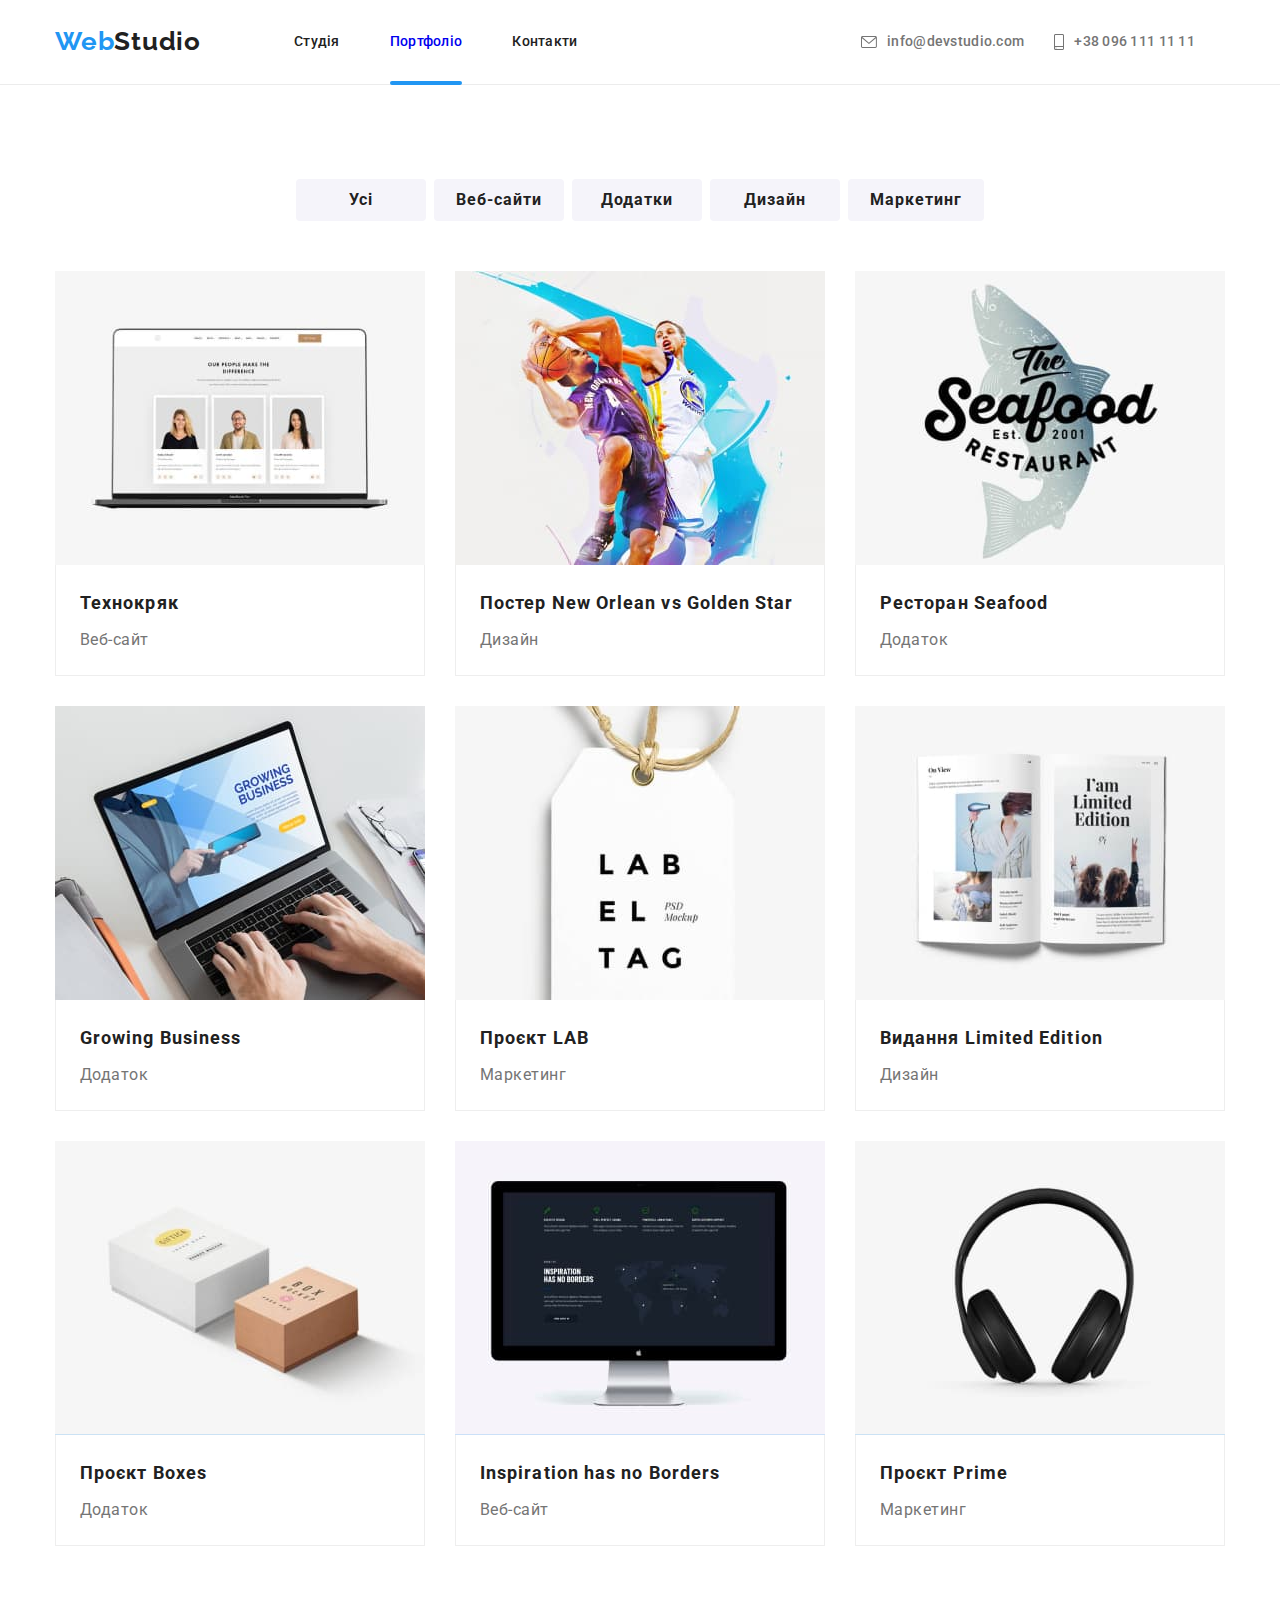
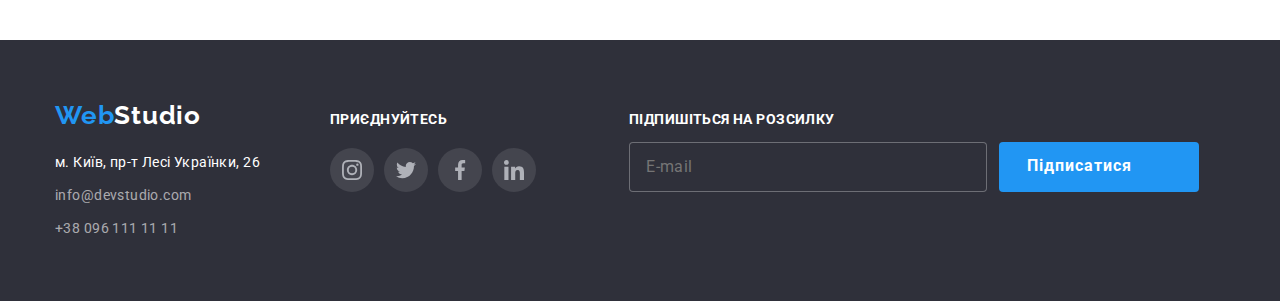
==== commit 3b8819db: "Додані зміни до сьомого ДЗ" ====
--- a/portfolio.html
+++ b/portfolio.html
@@ -28,7 +28,7 @@
             >Web<span class="accent">Studio</span></a
           >
           <ul class="site-nav-list list">
-            <li class="site-nav-list__item"><a href="./index.html" class="link">Студія</a></li>
+            <li class="site-nav-list__item"><a href="./index.html" class="site-nav-list__link">Студія</a></li>
             <li class="site-nav-list__item">
               <div class="link-current">
                 <a href="./portfolio.html" class="link current">Портфоліо</a>
--- a/css/main.min.css
+++ b/css/main.min.css
@@ -1 +1 @@
-:root{--primary-text-color: #212121;--secondary-text-color: #757575;--accent-color: #2196f3;--white-color: #ffffff;--body-background-color: #f5f5f5;--secondary-background-color: #f5f4fa;--primary-background-color: #2f303a;--background-color-active: #188ce8;--current-color: #afb1b8;--socialnet-background-color: rgba(255, 255, 255, 0.1);--transition-timing-function: cubic-bezier(0.4, 0, 0.2, 1)}/*! modern-normalize v1.1.0 | MIT License | https://github.com/sindresorhus/modern-normalize */*,::after,::before{box-sizing:border-box}html{-moz-tab-size:4;-o-tab-size:4;tab-size:4}html{line-height:1.15;-webkit-text-size-adjust:100%}body{margin:0}body{font-family:system-ui,-apple-system,"Segoe UI",Roboto,Helvetica,Arial,sans-serif,"Apple Color Emoji","Segoe UI Emoji"}hr{height:0;color:inherit}abbr[title]{-webkit-text-decoration:underline dotted;text-decoration:underline dotted}b,strong{font-weight:bolder}code,kbd,pre,samp{font-family:ui-monospace,SFMono-Regular,Consolas,"Liberation Mono",Menlo,monospace;font-size:1em}small{font-size:80%}sub,sup{font-size:75%;line-height:0;position:relative;vertical-align:baseline}sub{bottom:-0.25em}sup{top:-0.5em}table{text-indent:0;border-color:inherit}button,input,optgroup,select,textarea{font-family:inherit;font-size:100%;line-height:1.15;margin:0}button,select{text-transform:none}[type=button],[type=reset],[type=submit],button{-webkit-appearance:button}::-moz-focus-inner{border-style:none;padding:0}:-moz-focusring{outline:1px dotted ButtonText}:-moz-ui-invalid{box-shadow:none}legend{padding:0}progress{vertical-align:baseline}::-webkit-inner-spin-button,::-webkit-outer-spin-button{height:auto}[type=search]{-webkit-appearance:textfield;outline-offset:-2px}::-webkit-search-decoration{-webkit-appearance:none}::-webkit-file-upload-button{-webkit-appearance:button;font:inherit}summary{display:list-item}html{box-sizing:border-box}*,*::before,*::after{box-sizing:inherit}.body{font-family:"roboto",sans-serif;background-color:var(--white-color)}.reset p,h1,h2,h3,h4,h5,h6{margin:0}ul,ol{margin:0;padding-left:0}button{cursor:pointer}address{font-style:normal}.img{display:block;max-width:100%;height:auto}.container{padding:0 15px;margin-left:auto;margin-right:auto;width:1200px}.header{border-bottom:1px solid #ececec}.header .header-container{display:flex;justify-content:space-between}.header .header-link{line-height:1.14}.list{list-style:none}.link{text-decoration:none}.logo{font-family:"raleway",sans-serif;font-weight:700;font-size:26px;line-height:1.19;letter-spacing:.03em;color:var(--accent-color)}.accent{color:var(--primary-text-color)}.main-nav{display:flex;align-items:center}.site-nav-list{display:flex;align-items:center;font-weight:500;font-size:14px;line-height:1.4;letter-spacing:.02em;color:var(--primary-text-color)}.site-nav-list.list{position:relative;margin-left:93px;padding-left:0}.site-nav-list__item{margin-right:50px}.site-nav-list__item:last-child{margin-right:0}.site-nav-list__link{position:relative;display:flex;padding-top:32px;padding-bottom:32px;text-decoration:none;color:var(--primary-text-color);transition:color 250ms var(--transition-timing-function)}.site-nav-list__link:hover,.site-nav-list__link:focus{color:var(--accent-color)}.link.current{position:relative}.link.current::after{content:"";position:absolute;bottom:-1px;display:block;width:100%;height:4px;border-radius:2px;background:var(--accent-color)}.site-nav-list__link.current{color:var(--accent-color)}.site-connect-list.list{display:flex;align-items:center;margin-left:auto}.site-connect-list__item{margin-right:30px}.site-connect-list__item__item:last-child{margin-right:0px}.site-connect-list__link.link{display:flex;align-items:center;font-weight:500;font-size:14px;line-height:1.4;letter-spacing:.02em;color:var(--secondary-text-color);transition:color 250ms var(--transition-timing-function)}.site-connect-list__link:hover,.site-connect-list__link:focus{color:var(--accent-color)}.mailto-icon,.tell-icon{vertical-align:middle;margin-right:10px;fill:currentColor;transition:fill 250ms var(--transition-timing-function)}.mailto-icon:hover,.mailto-icon:focus{fill:var(--accent-color)}.tell-icon:hover,.tell-icon:focus{fill:var(--accent-color)}.hero{max-width:1600px;height:600px;margin-left:auto;margin-right:auto;text-align:center;padding-top:200px;padding-bottom:200px;background-image:linear-gradient(to right, rgba(47, 48, 58, 0.4), rgba(47, 48, 58, 0.4)),url(../images/hero/img-001.jpg);background-color:var(--primary-background-color)}.hero-title{max-width:696px;font-weight:900;font-size:44px;margin:0 auto 30px;line-height:1.36;letter-spacing:.06em;text-transform:uppercase;color:var(--white-color)}.button{margin-top:0;border-color:rgba(0,0,0,0);border-radius:4px;padding:10px 32px;font-family:"roboto",sans-serif;font-weight:700;font-size:16px;line-height:1.88;letter-spacing:.06em;color:var(--white-color);background-color:var(--accent-color);cursor:pointer}.button--primary{color:var(--white-color);background-color:var(--accent-color);transition:background-color 250ms var(--transition-timing-function),color 250ms var(--transition-timing-function)}.button--secondary{color:var(--primary-text-color);background-color:var(--secondary-background-color);transition:background-color 250ms var(--transition-timing-function),color 250ms var(--transition-timing-function)}.button:hover,.button:focus{background-color:var(--background-color-active)}.section__primary-title{text-align:center;margin-top:0;margin-bottom:50px;font-weight:700;font-size:36px;line-height:1.17;letter-spacing:.03em;color:var(--primary-text-color)}.section__secondary-title{text-align:start;margin-top:0;margin-bottom:10px;font-weight:700;font-size:14px;line-height:1.17;text-transform:uppercase;color:var(--primary-text-color)}.visually-hidden{position:absolute;white-space:nowrap;width:1px;height:1px;overflow:hidden;border:0;padding:0;clip:rect(0 0 0 0);-webkit-clip-path:inset(50%);clip-path:inset(50%);margin:-1px}.section-features{padding-top:94px;padding-bottom:94px}.section-features-list.list{display:flex;gap:30px}.section-features-list__item{display:block;min-width:270px}.section-features__txt{text-align:start;margin-top:0;margin-bottom:0;font-weight:400;font-size:14px;line-height:1.71;color:var(--secondary-text-color)}.features-item{width:270px;height:120px;margin-bottom:30px;padding:25px 100px;border-radius:4px;background:var(--secondary-background-color)}.section-description{padding-bottom:94px}.section-description-list.list{display:flex;gap:30px}.item-thumb{position:relative}.item-thumb__wrap{position:absolute;bottom:0;width:370px;height:70px;font-size:14px;line-height:1.14;text-align:center;letter-spacing:.03em;text-transform:uppercase;color:var(--white-color);background-color:rgba(47,48,58,.8)}.item-thumb__text{position:absolute;margin:0 auto;top:50%;left:50%;transform:translate(-50%, -50%)}.section-team{padding-top:94px;padding-bottom:94px;font-size:14px;line-height:1.14;letter-spacing:.03em;color:var(--primary-text-color);background-color:var(--secondary-background-color)}.section-team-list.list{display:flex;gap:30px}.section-list__item{width:270px;box-shadow:0px 1px 3px rgba(0,0,0,.12),0px 1px 1px rgba(0,0,0,.14),0px 2px 1px rgba(0,0,0,.2);border-radius:0px 0px 4px 4px;background-color:var(--white-color)}.section-list__member{text-align:center;margin-top:30px;margin-bottom:10px;font-weight:500;font-size:16px;line-height:1.19;color:var(--primary-text-color)}.section-list__role{text-align:center;margin-top:0;margin-bottom:30px;font-size:16px;line-height:1.19;color:var(--secondary-text-color)}.socialnet-list{display:flex;justify-content:center}.socialnet-list .list{display:flex;margin-bottom:35px;gap:10px;align-items:center;background-color:var(--white-color)}.socialnet-list__item{display:flex;width:44px;height:44px;border-radius:50%;background-color:var(--white-color);justify-content:center;align-items:center}.socialnet-list__link .link{width:100%;height:100%;display:flex;align-items:center;justify-content:center;border-radius:50%;transition:background-color 250ms var(--transition-timing-function)}.socialnet-list__link:hover,.socialnet-list__link:focus{background-color:var(--accent-color)}.socialnet-list__link:hover .team-icon,.socialnet-list__link:focus .team-icon{background-color:var(--accent-color);fill:var(--white-color)}.team-icon{width:20px;height:20px;fill:var(--current-color);transition:fill,background-color 250ms var(--transition-timing-function)}.clients{display:block}.section-clients{padding-top:94px;padding-bottom:94px;font-size:24px;line-height:1.17;text-align:center;color:var(--primary-text-color)}.logo-list.list{display:flex;gap:30px;margin-top:50px;justify-content:center}.logo-list__item{width:170px;height:92px;margin-right:30px}.logo-list__link{width:100%;height:100%;display:flex;align-items:center;justify-content:center;border-radius:4px;border:1px solid var(--current-color);background-color:var(--white-color);transition:border 250ms var(--transition-timing-function)}.logo-list__link:hover,.logo-list__link:focus{border:1px solid var(--accent-color)}.clients-icon:hover,.clients-icon:focus{fill:var(--accent-color)}.logo-list__link:hover .clients-icon,.logo-list__link:focus .clients-icon{fill:var(--accent-color)}.logo-list__item:last-child{margin-right:0}.clients-icon{width:106px;height:60px;fill:var(--current-color);transition:fill 250ms var(--transition-timing-function)}.footer{display:flex;padding-top:60px;padding-bottom:60px;background-color:var(--primary-background-color)}.footer-wrap{display:flex;align-items:baseline}.footer-list.list{display:flex;flex-direction:column;gap:9px}.footer-list .link{margin-bottom:9px;font-style:normal;font-weight:400;font-size:14px;line-height:1.71;letter-spacing:.03em;color:rgba(255,255,255,.6);transition:color 250ms var(--transition-timing-function)}.footer-list .map-link{color:var(--white-color)}.footer-list .link:hover,.footer-list .link:focus{color:var(--accent-color)}.footer-link{display:block;margin-left:70px;text-align:start;width:206px;height:80px}.footer-title{margin-top:0;font-weight:700;font-size:14px;line-height:1.14;letter-spacing:.03em;text-transform:uppercase;color:var(--white-color)}.address{margin-top:20px}.footer-socialnet{display:flex;width:206px;height:44px;justify-content:space-evenly;margin-left:0;margin-right:0;margin-top:20px}.socialnet-list.list{display:flex;gap:10px;justify-items:center}.socialnet-list__item{width:44px;height:44px;border-radius:50%;background-color:var(--socialnet-background-color)}.socialnet-list__link{width:100%;height:100%;display:flex;align-items:center;justify-content:center;border-radius:50%;transition:background-color 250ms var(--transition-timing-function)}.socialnet-list__link:hover,.socialnet-list__link:focus{background-color:var(--accent-color)}.socialnet-list__link:hover .footer-team-icon,.socialnet-list__link:focus .footer-team-icon{background-color:var(--accent-color);fill:var(--white-color)}.footer-team-icon{width:20px;height:20px;fill:var(--white-color);transition:fill,background-color 250ms var(--transition-timing-function)}.footer .accent{color:var(--white-color)}.backdrop{position:fixed;top:0;left:0;width:100%;height:100%;background-color:rgba(0,0,0,.2);opacity:1;transition:opacity 250ms var(--transition-timing-function),visibility 250ms var(--transition-timing-function)}.backdrop.is-hidden{opacity:0;visibility:hidden;pointer-events:none}.backdrop.is-hidden__modal{transform:translate(-50%, -50%) scale(1.3) rotate(360deg)}.modal{position:absolute;text-align:center;padding:40px;top:50%;left:50%;transform:translate(-50%, -50%) scale(1) rotate(0);width:528px;height:581px;border-radius:4px;background-color:#fff;transition:transform 250ms var(--transition-timing-function);font-weight:700;font-size:20px;line-height:1.15;letter-spacing:.03em;color:#212121}.modal-title{margin:0 0 12px}.close-button{position:absolute;top:0;right:0;border:1px solid rgba(0,0,0,.1);border-radius:50%;width:30px;height:30px;margin-top:8px;margin-right:8px;background-color:var(--white-color);transition:fill 250ms var(--transition-timing-function)}.close-button-icon{position:absolute;transform:translate(-50%, -50%)}.close-button-button:hover,.close-button-button:focus{fill:var(--accent-color)}.form{display:block;width:570px;height:86px;margin-left:93px;font-size:14px;line-height:1.14;letter-spacing:.03em;text-transform:uppercase;color:var(--white-color)}.input-mail{width:358px;height:50px;margin-right:12px;border:1px solid rgba(255,255,255,.3);border-radius:4px;font-weight:400;font-size:16px;line-height:1.3;padding-left:16px;letter-spacing:.03em;color:rgba(255,255,255,.6);background-color:var(--primary-background-color)}.button-submit{display:flex;align-items:center;text-align:center;width:200px;height:50px;padding-left:28px;border-radius:4px;border:none;font-weight:700;font-size:16px;line-height:1.18;letter-spacing:.06em;color:var(--white-color);background-color:var(--accent-color)}.button-submit::after{content:"";width:24px;height:24px;display:inline-block;margin-left:10px;background-image:url(../images/icon-send.svg);background-size:contain;fill:var(--white-color)}.form-field{display:flex}.form-field__input::-moz-placeholder{display:block}.form-field__input:-ms-input-placeholder{display:block}.form-field__input::placeholder{display:block}.feedback{display:block;width:448px;height:342px;align-items:center;font-weight:400;font-size:12px;line-height:1.17;letter-spacing:.01em;color:var(--secondary-text-color)}.feedback-field{position:relative;display:flex;margin-bottom:10px;flex-direction:column;text-align:start}.feedback-input{height:40px;padding-left:40px;border:1px solid rgba(33,33,33,.2);border-radius:4px;cursor:pointer;margin-top:4px;transition:border 250ms var(--transition-timing-function)}.feedback-input:focus-within{border:1px solid var(--accent-color);outline:none}.feedback-input:focus-within+.feedback-icon{fill:var(--accent-color)}.feedback-icon{position:absolute;width:18px;height:18px;top:50%;margin-left:12px;transition:fill 250ms var(--transition-timing-function)}.feedback-button-submit{margin-top:30px;height:50px;padding:10px 52px;border-radius:4px;border:none;font-weight:700;font-size:16px;line-height:1.18;letter-spacing:.06em;color:var(--white-color);background-color:var(--accent-color)}.comment-input{padding:12px 16px;height:120px;margin-bottom:20px;margin-top:4px;resize:none;border:1px solid rgba(33,33,33,.2);border-radius:4px;color:rgba(117,117,117,.5)}.comment-input:focus-within{border:1px solid var(--accent-color);outline:none}.agreement-field{position:relative;margin-top:20px;font-weight:400;font-size:14px;line-height:1.7;letter-spacing:.03em;color:var(--secondary-text-color)}.agreement-field-term{-webkit-text-decoration-line:underline;text-decoration-line:underline;margin-left:3px;color:var(--accent-color)}.agreement-field-icon{border:1px solid #212121;border-radius:2px;transition:250ms var(--transition-timing-function)}.checkbox-icon{position:absolute;top:12%;left:2%;width:16px;height:15px}.checkbox:checked+.agreement-icon{background-color:var(--accent-color);border:none}.button-filter{display:inline-block;min-width:130px;padding:6px 22px;margin-left:auto;margin-right:auto;font-family:"roboto",sans-serif;font-weight:700;font-size:16px;line-height:1.88;letter-spacing:.06em;cursor:pointer;border-radius:4px;border:none;color:var(--primary-text-color);background-color:var(--secondary-background-color);transition-property:color,background-color,box-shadow;transition-duration:250ms;transition-timing-function:cubic-bezier(0.4, 0, 0.2, 1)}.button-filter:hover,.button-filter:focus{color:var(--white-color);background-color:var(--accent-color);box-shadow:0px 3px 1px rgba(0,0,0,.1),0px 1px 2px rgba(0,0,0,.08),0px 2px 2px rgba(0,0,0,.12)}.button-list .list{margin-top:0}.button-list{display:flex;justify-content:center;margin-bottom:50px}.button-list__item{margin-right:8px}.button-list__item:last-child{margin-right:0}.section{padding-top:94px;padding-bottom:94px;margin-top:0;margin-bottom:0}.section-portfolio-list.list{display:flex;flex-wrap:wrap;gap:30px;margin-bottom:0}.section-portfolio-list__title{margin-bottom:4px;font-weight:700;font-size:18px;line-height:2;letter-spacing:.06em;color:var(--primary-text-color)}.section-portfolio-list__txt{margin:0;font-weight:400;font-size:16px;line-height:1.88;letter-spacing:.03em;color:var(--secondary-text-color)}.thumb{position:relative;overflow:hidden}.overlay-text{position:absolute;bottom:0;margin:0 auto;padding:63px 24px;font-size:18px;line-height:1.6;letter-spacing:.03em;color:var(--white-color);background-color:rgba(33,150,243,.9);transform:translateY(100%);transition:transform 250ms var(--transition-timing-function)}.section-portfolio-list__item{width:calc((100% - 60px)/3);transition:box-shadow 250ms var(--transition-timing-function)}.section-portfolio-list__item:hover .overlay-text{transform:translateY(0)}.section-portfolio-list__item:hover,.section-portfolio-list__item:focus{box-shadow:0px 1px 1px rgba(0,0,0,.12),0px 4px 4px rgba(0,0,0,.06),1px 4px 6px rgba(0,0,0,.16)}.section-portfolio-list__item:nth-last-child(-n+3){margin-bottom:0}.section-portfolio-list__item:nth-child(3n){margin-right:0}.description{width:370px;padding:20px 24px;border:1px solid #eee;border-top:none}/*# sourceMappingURL=main.min.css.map */+:root{--primary-text-color: #212121;--secondary-text-color: #757575;--accent-color: #2196f3;--white-color: #ffffff;--body-background-color: #f5f5f5;--secondary-background-color: #f5f4fa;--primary-background-color: #2f303a;--background-color-active: #188ce8;--current-color: #afb1b8;--socialnet-background-color: rgba(255, 255, 255, 0.1);--transition-timing-function: cubic-bezier(0.4, 0, 0.2, 1)}/*! modern-normalize v1.1.0 | MIT License | https://github.com/sindresorhus/modern-normalize */*,::after,::before{box-sizing:border-box}html{-moz-tab-size:4;-o-tab-size:4;tab-size:4}html{line-height:1.15;-webkit-text-size-adjust:100%}body{margin:0}body{font-family:system-ui,-apple-system,"Segoe UI",Roboto,Helvetica,Arial,sans-serif,"Apple Color Emoji","Segoe UI Emoji"}hr{height:0;color:inherit}abbr[title]{-webkit-text-decoration:underline dotted;text-decoration:underline dotted}b,strong{font-weight:bolder}code,kbd,pre,samp{font-family:ui-monospace,SFMono-Regular,Consolas,"Liberation Mono",Menlo,monospace;font-size:1em}small{font-size:80%}sub,sup{font-size:75%;line-height:0;position:relative;vertical-align:baseline}sub{bottom:-0.25em}sup{top:-0.5em}table{text-indent:0;border-color:inherit}button,input,optgroup,select,textarea{font-family:inherit;font-size:100%;line-height:1.15;margin:0}button,select{text-transform:none}[type=button],[type=reset],[type=submit],button{-webkit-appearance:button}::-moz-focus-inner{border-style:none;padding:0}:-moz-focusring{outline:1px dotted ButtonText}:-moz-ui-invalid{box-shadow:none}legend{padding:0}progress{vertical-align:baseline}::-webkit-inner-spin-button,::-webkit-outer-spin-button{height:auto}[type=search]{-webkit-appearance:textfield;outline-offset:-2px}::-webkit-search-decoration{-webkit-appearance:none}::-webkit-file-upload-button{-webkit-appearance:button;font:inherit}summary{display:list-item}html{box-sizing:border-box}*,*::before,*::after{box-sizing:inherit}.body{font-family:"roboto",sans-serif;background-color:var(--white-color)}.reset p,h1,h2,h3,h4,h5,h6{margin:0}ul,ol{margin:0;padding-left:0}button{cursor:pointer}address{font-style:normal}.img{display:block;max-width:100%;height:auto}.container{padding:0 15px;margin-left:auto;margin-right:auto;width:1200px}.header{border-bottom:1px solid #ececec}.header .header-container{display:flex;justify-content:space-between}.header .header-link{line-height:1.14}.list{list-style:none}.link{text-decoration:none}.logo{font-family:"raleway",sans-serif;font-weight:700;font-size:26px;line-height:1.19;letter-spacing:.03em;color:var(--accent-color)}.accent{color:var(--primary-text-color)}.main-nav{display:flex;align-items:center}.site-nav-list{display:flex;align-items:center;font-weight:500;font-size:14px;line-height:1.4;letter-spacing:.02em;color:var(--primary-text-color)}.site-nav-list.list{position:relative;margin-left:93px;padding-left:0}.site-nav-list__item{margin-right:50px}.site-nav-list__item:last-child{margin-right:0}.site-nav-list__link{position:relative;display:flex;padding-top:32px;padding-bottom:32px;text-decoration:none;color:var(--primary-text-color);transition:color 250ms var(--transition-timing-function)}.site-nav-list__link:hover,.site-nav-list__link:focus{color:var(--accent-color)}.link-current{position:relative;padding:32px 0}.link.current::after{content:"";position:absolute;bottom:-1px;display:block;width:100%;height:4px;border-radius:2px;background:var(--accent-color)}.site-nav-list__link.current{color:var(--accent-color)}.site-nav-list .link:hover,.site-nav-list .link:focus{color:var(--accent-color)}.site-connect-list.list{display:flex;align-items:center;margin-left:auto}.site-connect-list__item{margin-right:30px}.site-connect-list__item__item:last-child{margin-right:0px}.site-connect-list__link.link{display:flex;align-items:center;font-weight:500;font-size:14px;line-height:1.4;letter-spacing:.02em;color:var(--secondary-text-color);transition:color 250ms var(--transition-timing-function)}.site-connect-list__link:hover,.site-connect-list__link:focus{color:var(--accent-color)}.mailto-icon,.tell-icon{vertical-align:middle;margin-right:10px;fill:currentColor;transition:fill 250ms var(--transition-timing-function)}.mailto-icon:hover,.mailto-icon:focus{fill:var(--accent-color)}.tell-icon:hover,.tell-icon:focus{fill:var(--accent-color)}.hero{max-width:1600px;height:600px;margin-left:auto;margin-right:auto;text-align:center;padding-top:200px;padding-bottom:200px;background-image:linear-gradient(to right, rgba(47, 48, 58, 0.4), rgba(47, 48, 58, 0.4)),url(../images/hero/img-001.jpg);background-color:var(--primary-background-color)}.hero-title{max-width:696px;font-weight:900;font-size:44px;margin:0 auto 30px;line-height:1.36;letter-spacing:.06em;text-transform:uppercase;color:var(--white-color)}.button{margin-top:0;border-color:rgba(0,0,0,0);border-radius:4px;padding:10px 32px;font-family:"roboto",sans-serif;font-weight:700;font-size:16px;line-height:1.88;letter-spacing:.06em;color:var(--white-color);background-color:var(--accent-color);cursor:pointer}.button--primary{color:var(--white-color);background-color:var(--accent-color);transition:background-color 250ms var(--transition-timing-function),color 250ms var(--transition-timing-function)}.button--secondary{color:var(--primary-text-color);background-color:var(--secondary-background-color);transition:background-color 250ms var(--transition-timing-function),color 250ms var(--transition-timing-function)}.button:hover,.button:focus{background-color:var(--background-color-active)}.section__primary-title{text-align:center;margin-top:0;margin-bottom:50px;font-weight:700;font-size:36px;line-height:1.17;letter-spacing:.03em;color:var(--primary-text-color)}.section__secondary-title{text-align:start;margin-top:0;margin-bottom:10px;font-weight:700;font-size:14px;line-height:1.17;text-transform:uppercase;color:var(--primary-text-color)}.visually-hidden{position:absolute;white-space:nowrap;width:1px;height:1px;overflow:hidden;border:0;padding:0;clip:rect(0 0 0 0);-webkit-clip-path:inset(50%);clip-path:inset(50%);margin:-1px}.section-features{padding-top:94px;padding-bottom:94px}.section-features-list.list{display:flex;gap:30px}.section-features-list__item{display:block;min-width:270px}.section-features__txt{text-align:start;margin-top:0;margin-bottom:0;font-weight:400;font-size:14px;line-height:1.71;color:var(--secondary-text-color)}.features-item{width:270px;height:120px;margin-bottom:30px;padding:25px 100px;border-radius:4px;background:var(--secondary-background-color)}.section-description{padding-bottom:94px}.section-description-list.list{display:flex;gap:30px}.item-thumb{position:relative}.item-thumb__wrap{position:absolute;bottom:0;width:370px;height:70px;font-size:14px;line-height:1.14;text-align:center;letter-spacing:.03em;text-transform:uppercase;color:var(--white-color);background-color:rgba(47,48,58,.8)}.item-thumb__text{position:absolute;margin:0 auto;top:50%;left:50%;transform:translate(-50%, -50%)}.section-team{padding-top:94px;padding-bottom:94px;font-size:14px;line-height:1.14;letter-spacing:.03em;color:var(--primary-text-color);background-color:var(--secondary-background-color)}.section-team-list.list{display:flex;gap:30px}.section-list__item{width:270px;box-shadow:0px 1px 3px rgba(0,0,0,.12),0px 1px 1px rgba(0,0,0,.14),0px 2px 1px rgba(0,0,0,.2);border-radius:0px 0px 4px 4px;background-color:var(--white-color)}.section-list__member{text-align:center;margin-top:30px;margin-bottom:10px;font-weight:500;font-size:16px;line-height:1.19;color:var(--primary-text-color)}.section-list__role{text-align:center;margin-top:0;margin-bottom:30px;font-size:16px;line-height:1.19;color:var(--secondary-text-color)}.socialnet-list{display:flex;justify-content:center}.socialnet-list .list{display:flex;margin-bottom:35px;gap:10px;align-items:center;background-color:var(--white-color)}.socialnet-list__item{display:flex;width:44px;height:44px;border-radius:50%;background-color:var(--white-color);justify-content:center;align-items:center}.socialnet-list__link .link{width:100%;height:100%;display:flex;align-items:center;justify-content:center;border-radius:50%;transition:background-color 250ms var(--transition-timing-function)}.socialnet-list__link:hover,.socialnet-list__link:focus{background-color:var(--accent-color)}.socialnet-list__link:hover .team-icon,.socialnet-list__link:focus .team-icon{background-color:var(--accent-color);fill:var(--white-color)}.team-icon{width:20px;height:20px;fill:var(--current-color);transition:fill,background-color 250ms var(--transition-timing-function)}.clients{display:block}.section-clients{padding-top:94px;padding-bottom:94px;font-size:24px;line-height:1.17;text-align:center;color:var(--primary-text-color)}.logo-list.list{display:flex;gap:30px;margin-top:50px;justify-content:center}.logo-list__item{width:170px;height:92px;margin-right:30px}.logo-list__link{width:100%;height:100%;display:flex;align-items:center;justify-content:center;border-radius:4px;border:1px solid var(--current-color);background-color:var(--white-color);transition:border 250ms var(--transition-timing-function)}.logo-list__link:hover,.logo-list__link:focus{border:1px solid var(--accent-color)}.clients-icon:hover,.clients-icon:focus{fill:var(--accent-color)}.logo-list__link:hover .clients-icon,.logo-list__link:focus .clients-icon{fill:var(--accent-color)}.logo-list__item:last-child{margin-right:0}.clients-icon{width:106px;height:60px;fill:var(--current-color);transition:fill 250ms var(--transition-timing-function)}.footer{display:flex;padding-top:60px;padding-bottom:60px;background-color:var(--primary-background-color)}.footer-wrap{display:flex;align-items:baseline}.footer-list.list{display:flex;flex-direction:column;gap:9px}.footer-list .link{margin-bottom:9px;font-style:normal;font-weight:400;font-size:14px;line-height:1.71;letter-spacing:.03em;color:rgba(255,255,255,.6);transition:color 250ms var(--transition-timing-function)}.footer-list .map-link{color:var(--white-color)}.footer-list .link:hover,.footer-list .link:focus{color:var(--accent-color)}.footer-link{display:block;margin-left:70px;text-align:start;width:206px;height:80px}.footer-title{margin-top:0;font-weight:700;font-size:14px;line-height:1.14;letter-spacing:.03em;text-transform:uppercase;color:var(--white-color)}.address{margin-top:20px}.footer-socialnet{display:flex;width:206px;height:44px;justify-content:space-evenly;margin-left:0;margin-right:0;margin-top:20px}.socialnet-list.list{display:flex;gap:10px;justify-items:center}.socialnet-list__item{width:44px;height:44px;border-radius:50%;background-color:var(--socialnet-background-color)}.socialnet-list__link{width:100%;height:100%;display:flex;align-items:center;justify-content:center;border-radius:50%;transition:background-color 250ms var(--transition-timing-function)}.socialnet-list__link:hover,.socialnet-list__link:focus{background-color:var(--accent-color)}.socialnet-list__link:hover .footer-team-icon,.socialnet-list__link:focus .footer-team-icon{background-color:var(--accent-color);fill:var(--white-color)}.footer-team-icon{width:20px;height:20px;fill:var(--white-color);transition:fill,background-color 250ms var(--transition-timing-function)}.footer .accent{color:var(--white-color)}.backdrop{position:fixed;top:0;left:0;width:100%;height:100%;background-color:rgba(0,0,0,.2);opacity:1;transition:opacity 250ms var(--transition-timing-function),visibility 250ms var(--transition-timing-function)}.backdrop.is-hidden{opacity:0;visibility:hidden;pointer-events:none}.backdrop.is-hidden__modal{transform:translate(-50%, -50%) scale(1.3) rotate(360deg)}.modal{position:absolute;text-align:center;padding:40px;top:50%;left:50%;transform:translate(-50%, -50%) scale(1) rotate(0);width:528px;height:581px;border-radius:4px;background-color:#fff;transition:transform 250ms var(--transition-timing-function);font-weight:700;font-size:20px;line-height:1.15;letter-spacing:.03em;color:#212121}.modal-title{margin:0 0 12px}.close-button{position:absolute;top:0;right:0;border:1px solid rgba(0,0,0,.1);border-radius:50%;width:30px;height:30px;margin-top:8px;margin-right:8px;background-color:var(--white-color);transition:fill 250ms var(--transition-timing-function)}.close-icon{position:absolute;transform:translate(-50%, -50%)}.close-button:hover,.close-button:focus{fill:var(--accent-color)}.form{display:block;width:570px;height:86px;margin-left:93px;font-size:14px;line-height:1.14;letter-spacing:.03em;text-transform:uppercase;color:var(--white-color)}.input-mail{width:358px;height:50px;margin-right:12px;border:1px solid rgba(255,255,255,.3);border-radius:4px;font-weight:400;font-size:16px;line-height:1.3;padding-left:16px;letter-spacing:.03em;color:rgba(255,255,255,.6);background-color:var(--primary-background-color)}.button-submit{display:flex;align-items:center;text-align:center;width:200px;height:50px;padding-left:28px;border-radius:4px;border:none;font-weight:700;font-size:16px;line-height:1.18;letter-spacing:.06em;color:var(--white-color);background-color:var(--accent-color)}.button-submit::after{content:"";width:24px;height:24px;display:inline-block;margin-left:10px;background-image:url(../images/icon-send.svg);background-size:contain;fill:var(--white-color)}.form-field{display:flex}.form-field__input::-moz-placeholder{display:block}.form-field__input:-ms-input-placeholder{display:block}.form-field__input::placeholder{display:block}.feedback{display:block;width:448px;height:342px;align-items:center;font-weight:400;font-size:12px;line-height:1.17;letter-spacing:.01em;color:var(--secondary-text-color)}.feedback-field{position:relative;display:flex;margin-bottom:10px;flex-direction:column;text-align:start}.feedback-input{height:40px;padding-left:40px;border:1px solid rgba(33,33,33,.2);border-radius:4px;cursor:pointer;margin-top:4px;transition:border 250ms var(--transition-timing-function)}.feedback-input:focus-within{border:1px solid var(--accent-color);outline:none}.feedback-input:focus-within+.feedback-icon{fill:var(--accent-color)}.feedback-icon{position:absolute;width:18px;height:18px;top:50%;margin-left:12px;transition:fill 250ms var(--transition-timing-function)}.feedback-button-submit{margin-top:30px;height:50px;padding:10px 52px;border-radius:4px;border:none;font-weight:700;font-size:16px;line-height:1.18;letter-spacing:.06em;color:var(--white-color);background-color:var(--accent-color)}.comment-input{padding:12px 16px;height:120px;margin-bottom:20px;margin-top:4px;resize:none;border:1px solid rgba(33,33,33,.2);border-radius:4px;color:rgba(117,117,117,.5)}.comment-input:focus-within{border:1px solid var(--accent-color);outline:none}.agreement-field{position:relative;margin-top:20px;font-weight:400;font-size:14px;line-height:1.7;letter-spacing:.03em;color:var(--secondary-text-color)}.agreement-field-term{-webkit-text-decoration-line:underline;text-decoration-line:underline;margin-left:3px;color:var(--accent-color)}.agreement-icon{border:1px solid #212121;border-radius:2px;transition:250ms var(--transition-timing-function)}.checkbox-icon{position:absolute;top:12%;left:2%;width:16px;height:15px}.checkbox:checked+.agreement-icon{background-color:var(--accent-color);border:none}.button-filter{display:inline-block;min-width:130px;padding:6px 22px;margin-left:auto;margin-right:auto;font-family:"roboto",sans-serif;font-weight:700;font-size:16px;line-height:1.88;letter-spacing:.06em;cursor:pointer;border-radius:4px;border:none;color:var(--primary-text-color);background-color:var(--secondary-background-color);transition-property:color,background-color,box-shadow;transition-duration:250ms;transition-timing-function:cubic-bezier(0.4, 0, 0.2, 1)}.button-filter:hover,.button-filter:focus{color:var(--white-color);background-color:var(--accent-color);box-shadow:0px 3px 1px rgba(0,0,0,.1),0px 1px 2px rgba(0,0,0,.08),0px 2px 2px rgba(0,0,0,.12)}.button-list .list{margin-top:0}.button-list{display:flex;justify-content:center;margin-bottom:50px}.button-list__item{margin-right:8px}.button-list__item:last-child{margin-right:0}.section{padding-top:94px;padding-bottom:94px;margin-top:0;margin-bottom:0}.section-portfolio-list.list{display:flex;flex-wrap:wrap;gap:30px;margin-bottom:0}.section-portfolio-list__title{margin-bottom:4px;font-weight:700;font-size:18px;line-height:2;letter-spacing:.06em;color:var(--primary-text-color)}.section-portfolio-list__txt{margin:0;font-weight:400;font-size:16px;line-height:1.88;letter-spacing:.03em;color:var(--secondary-text-color)}.thumb{position:relative;overflow:hidden}.overlay-text{position:absolute;bottom:0;margin:0 auto;padding:63px 24px;font-size:18px;line-height:1.6;letter-spacing:.03em;color:var(--white-color);background-color:rgba(33,150,243,.9);transform:translateY(100%);transition:transform 250ms var(--transition-timing-function)}.section-portfolio-list__item{width:calc((100% - 60px)/3);transition:box-shadow 250ms var(--transition-timing-function)}.section-portfolio-list__item:hover .overlay-text{transform:translateY(0)}.section-portfolio-list__item:hover,.section-portfolio-list__item:focus{box-shadow:0px 1px 1px rgba(0,0,0,.12),0px 4px 4px rgba(0,0,0,.06),1px 4px 6px rgba(0,0,0,.16)}.section-portfolio-list__item:nth-last-child(-n+3){margin-bottom:0}.section-portfolio-list__item:nth-child(3n){margin-right:0}.description{width:370px;padding:20px 24px;border:1px solid #eee;border-top:none}/*# sourceMappingURL=main.min.css.map */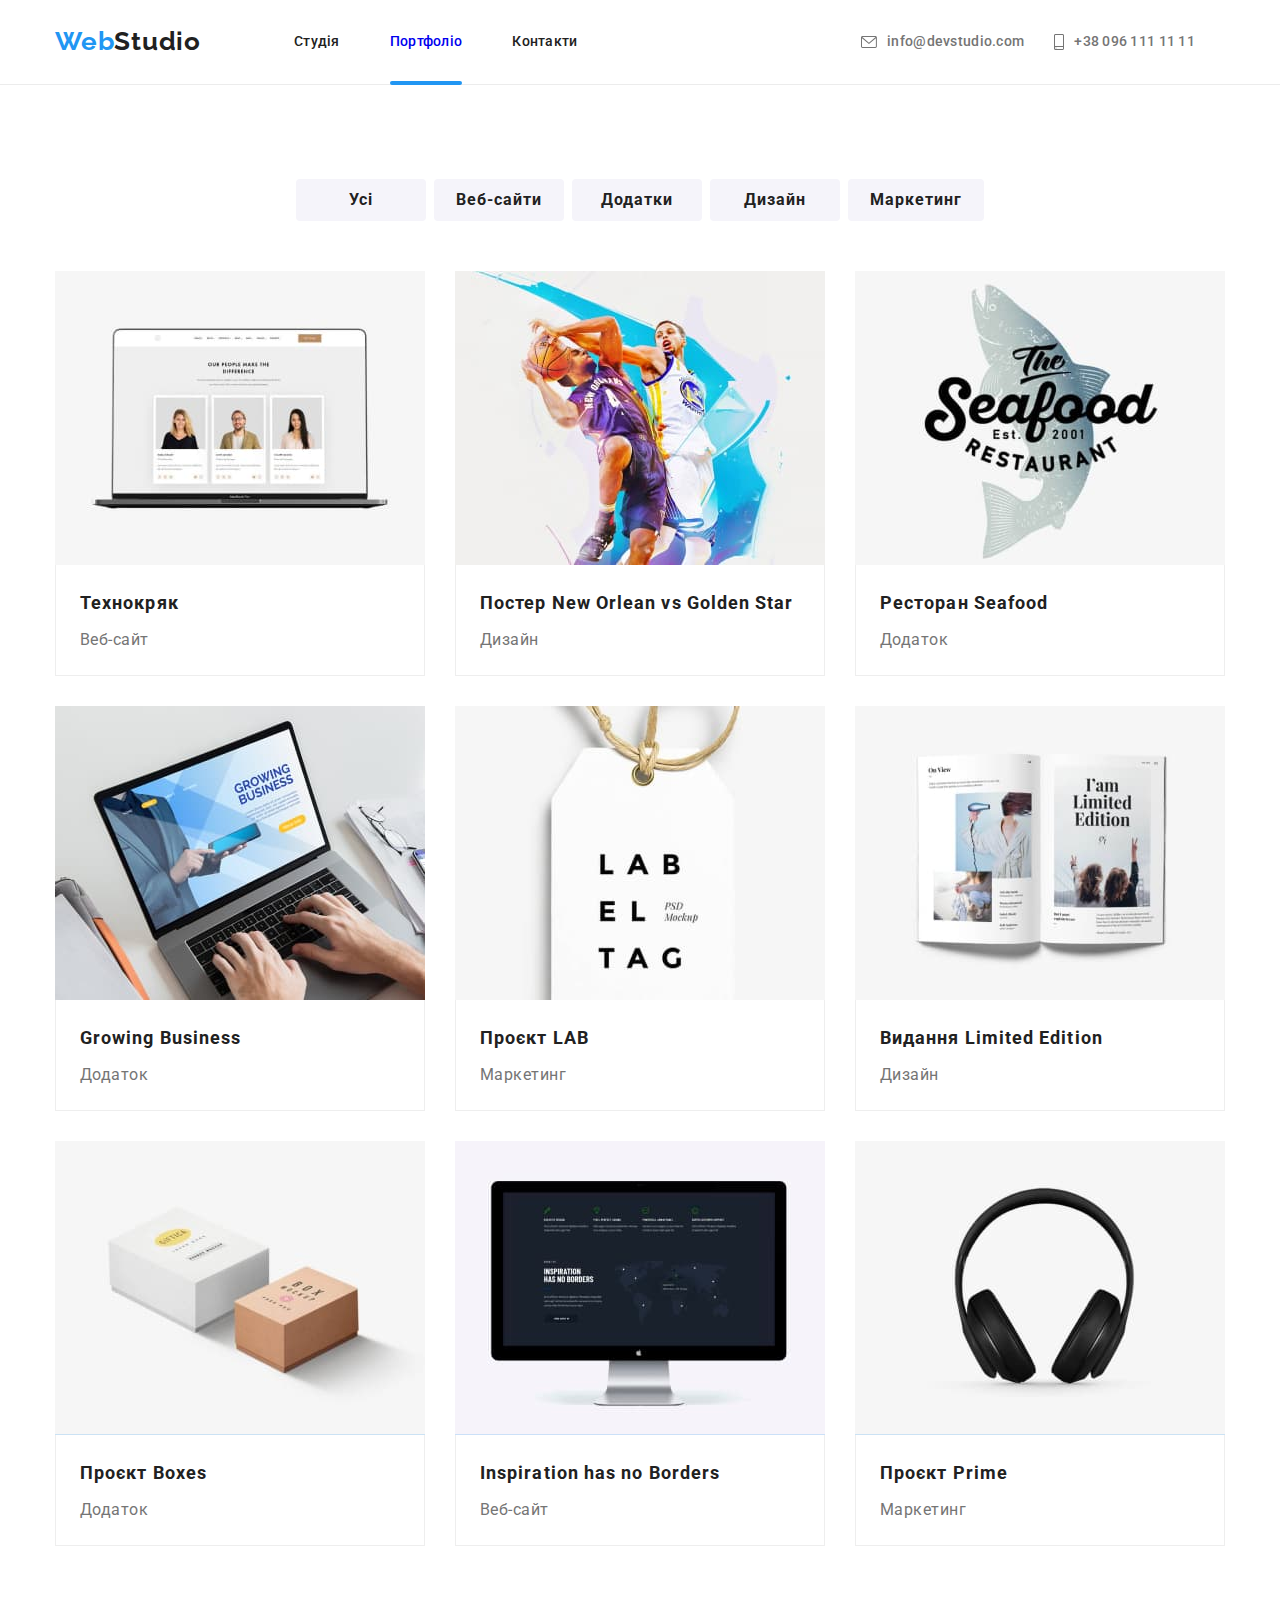
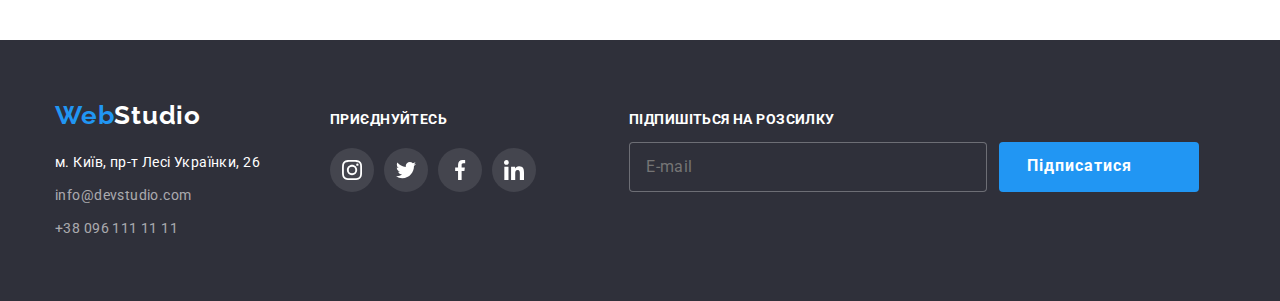
==== commit c4b72631: "Додані зміни до сьомого ДЗ" ====
--- a/portfolio.html
+++ b/portfolio.html
@@ -275,27 +275,17 @@
     <footer class="footer">
       <div class="container footer-wrap">
         <div class="logo-address">
-          <a href="./index.html" class="logo link"
-            >Web<span class="accent">Studio</span></a
-          >
+          <a href="./index.html" class="logo link">Web<span class="accent">Studio</span></a>
           <address class="address">
             <ul class="footer-list list">
               <li>
-                <a
-                  href="https://google/maps/j3Y2o7XWsb6GQjHb6"
-                  class="map-link link"
-                  >м. Київ, пр-т Лесі Українки, 26</a
-                >
+                <a href="https://google/maps/j3Y2o7XWsb6GQjHb6" class="map-link link">м. Київ, пр-т Лесі Українки, 26</a>
               </li>
               <li>
-                <a href="mailto:info@devstudio.com" class="link link"
-                  >info@devstudio.com</a
-                >
+                <a href="mailto:info@devstudio.com" class="link link">info@devstudio.com</a>
               </li>
               <li>
-                <a href="tel:+380961111111" class="link link"
-                  >+38 096 111 11 11</a
-                >
+                <a href="tel:+380961111111" class="link link">+38 096 111 11 11</a>
               </li>
             </ul>
           </address>
@@ -306,27 +296,24 @@
             <ul class="socialnet-list list">
               <li class="socialnet-list__item">
                 <a href="" class="socialnet-list__link link">
-                  <svg class="team-icon">
-                    <use href="./images/icons/icons.svg#instagram"></use></svg
-                ></a>
+                  <svg class="footer-team-icon">
+                    <use href="./images/icons/icons.svg#instagram"></use>
+                  </svg></a>
               </li>
               <li class="socialnet-list__item">
-                <a href="" class="socialnet-list__link link"
-                  ><svg class="team-icon">
-                    <use href="./images/icons/icons.svg#twitter"></use></svg
-                ></a>
+                <a href="" class="socialnet-list__link link"><svg class="footer-team-icon">
+                    <use href="./images/icons/icons.svg#twitter"></use>
+                  </svg></a>
               </li>
               <li class="socialnet-list__item">
-                <a href="" class="socialnet-list__link link"
-                  ><svg class="team-icon">
-                    <use href="./images/icons/icons.svg#facebook"></use></svg
-                ></a>
+                <a href="" class="socialnet-list__link link"><svg class="footer-team-icon">
+                    <use href="./images/icons/icons.svg#facebook"></use>
+                  </svg></a>
               </li>
               <li class="socialnet-list__item">
-                <a href="" class="socialnet-list__link link"
-                  ><svg class="team-icon">
-                    <use href="./images/icons/icons.svg#linkedin"></use></svg
-                ></a>
+                <a href="" class="socialnet-list__link link"><svg class="footer-team-icon">
+                    <use href="./images/icons/icons.svg#linkedin"></use>
+                  </svg></a>
               </li>
             </ul>
           </div>
@@ -335,13 +322,7 @@
           <p class="footer-title">Підпишіться на розсилку</p>
           <form class="form-field">
             <label for="mail"></label>
-            <input
-              class="input-mail"
-              type="text"
-              name="mail"
-              id="mail"
-              placeholder="E-mail"
-            />
+            <input class="input-mail" type="text" name="mail" id="mail" placeholder="E-mail" />
             <button class="button-submit" type="submit">Підписатися</button>
           </form>
         </div>
